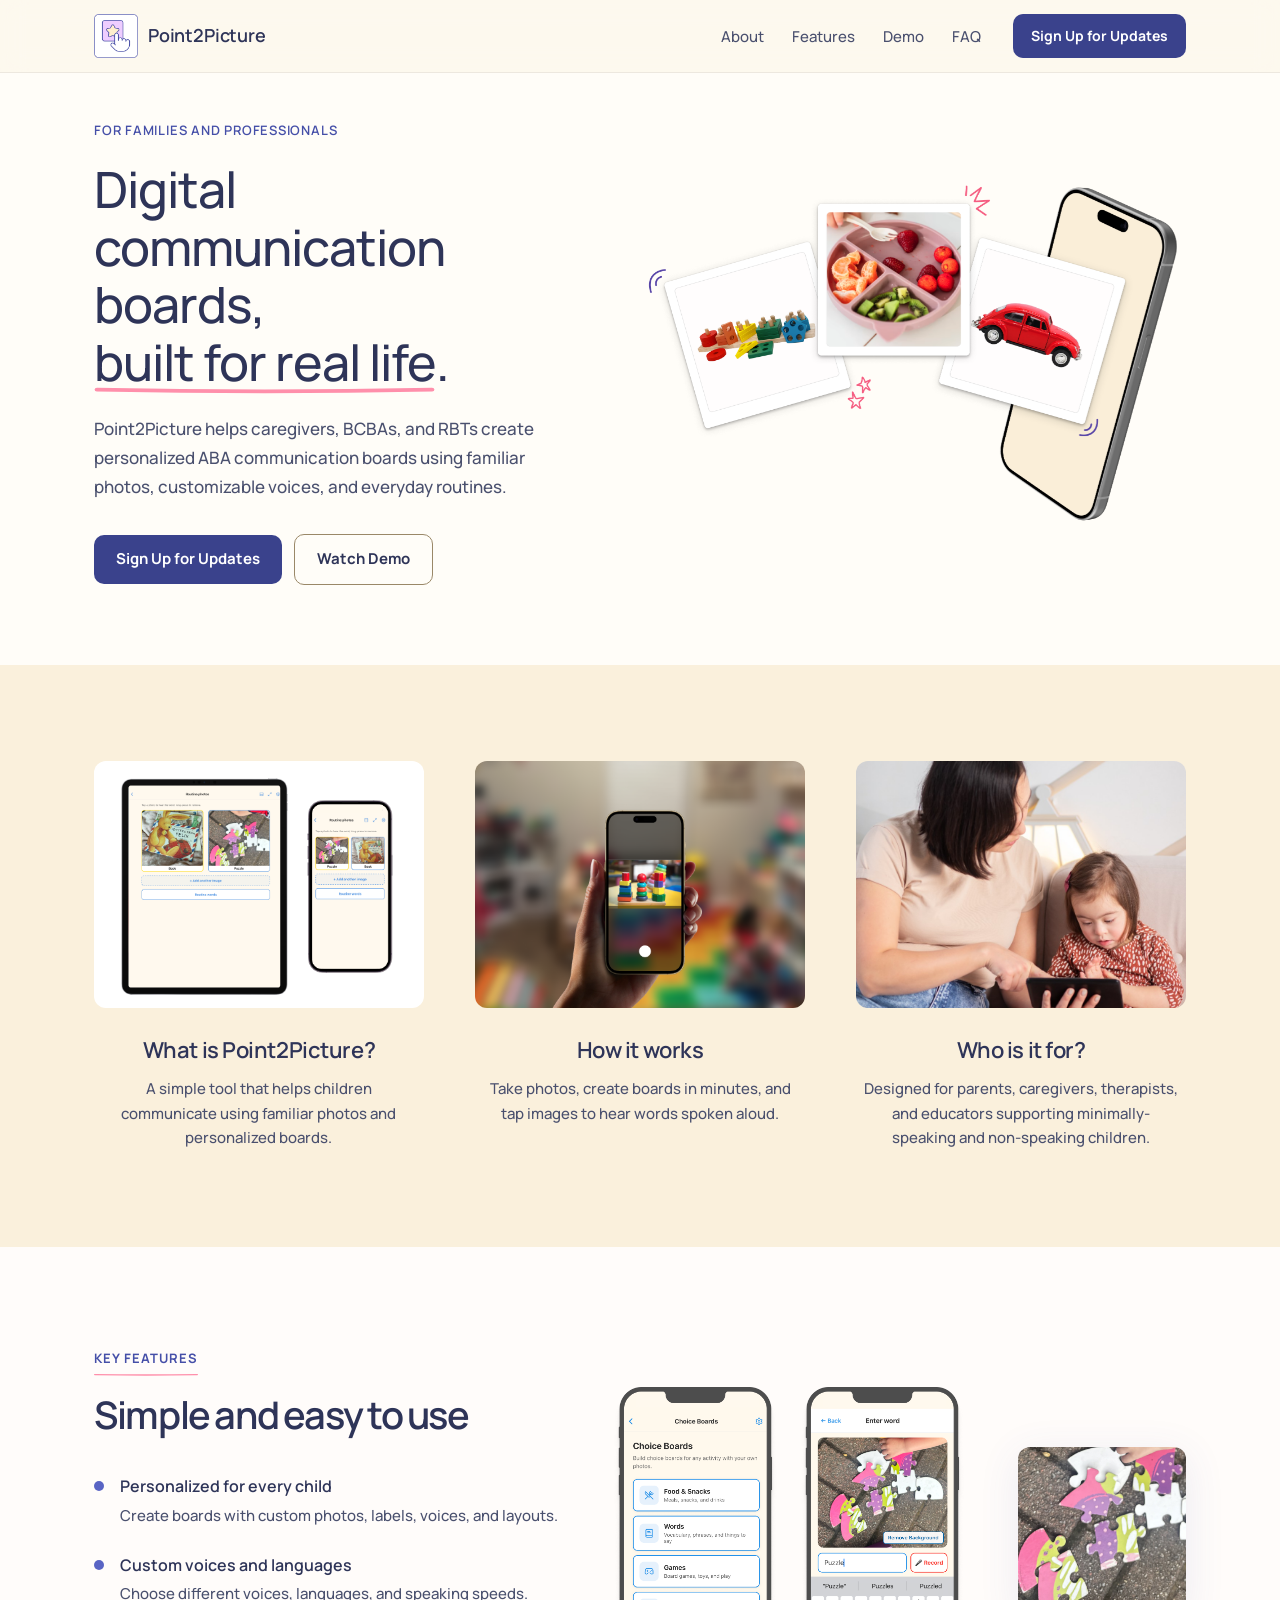
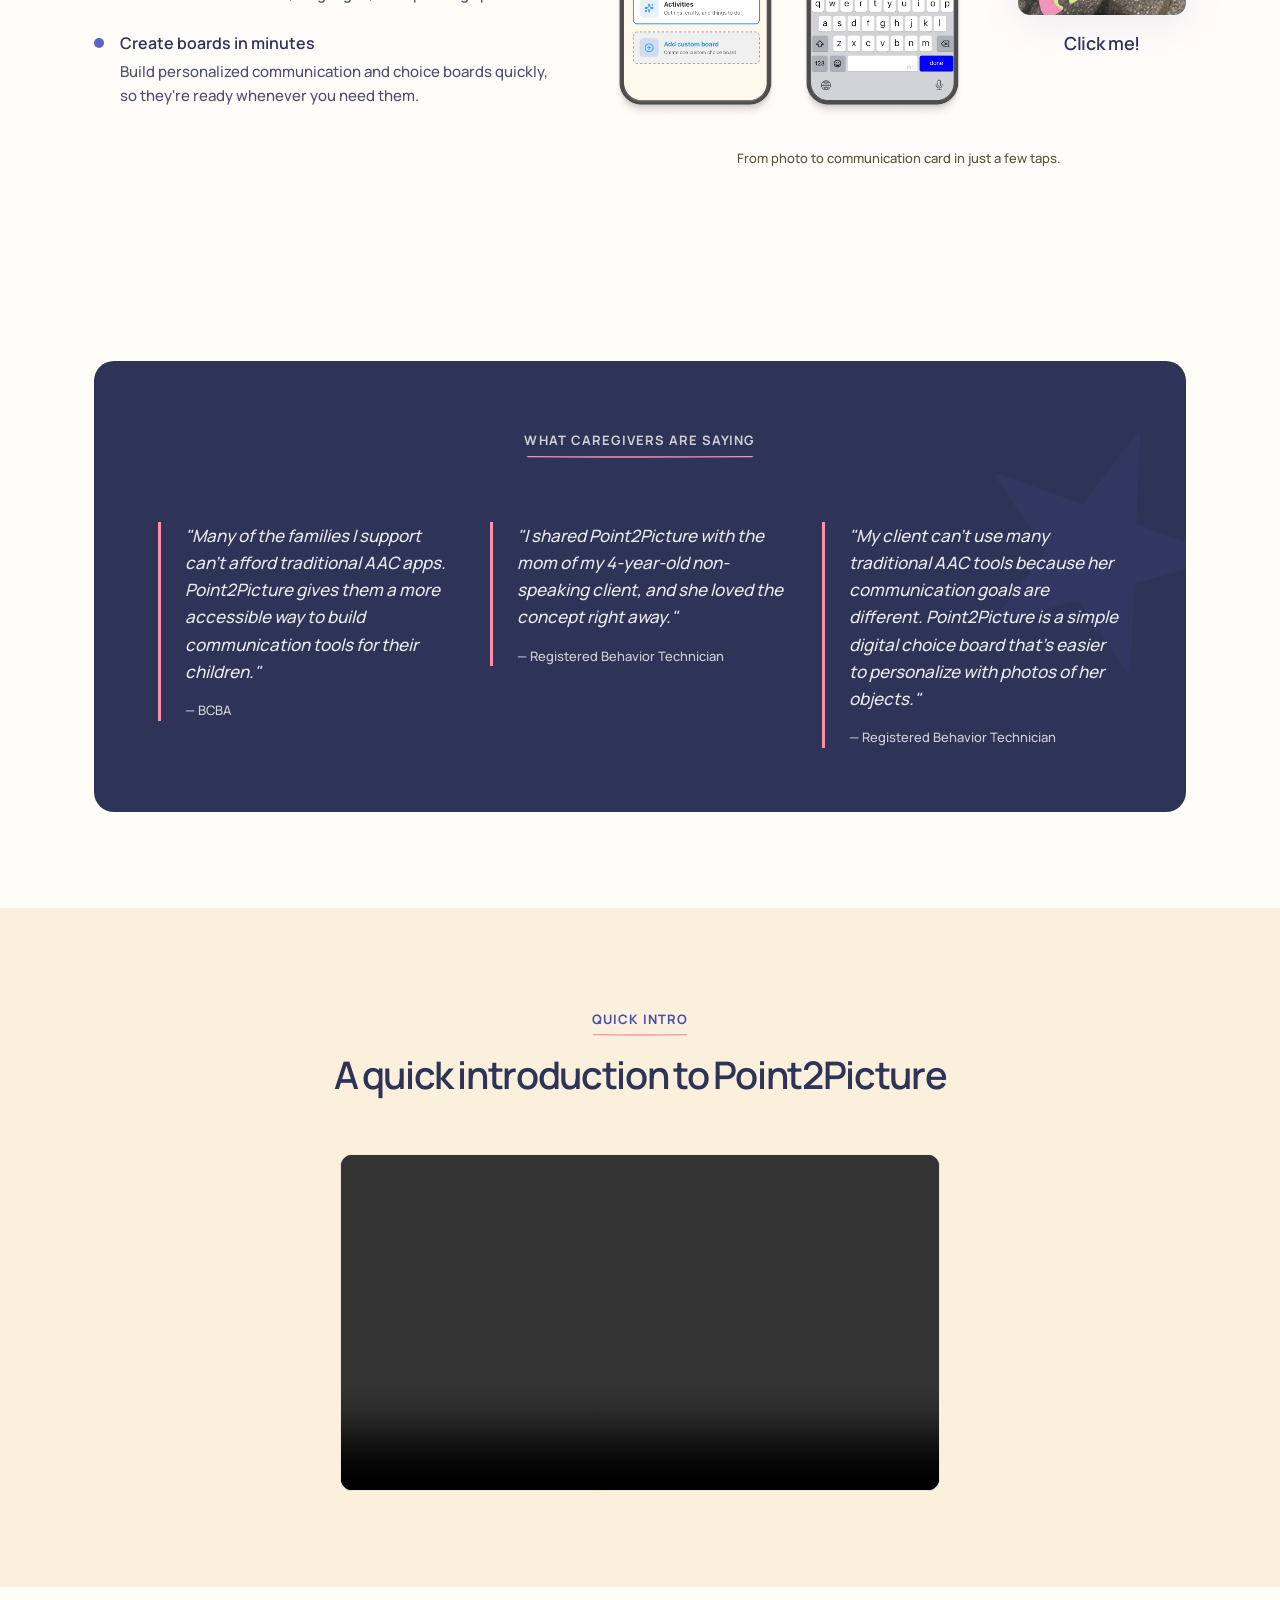
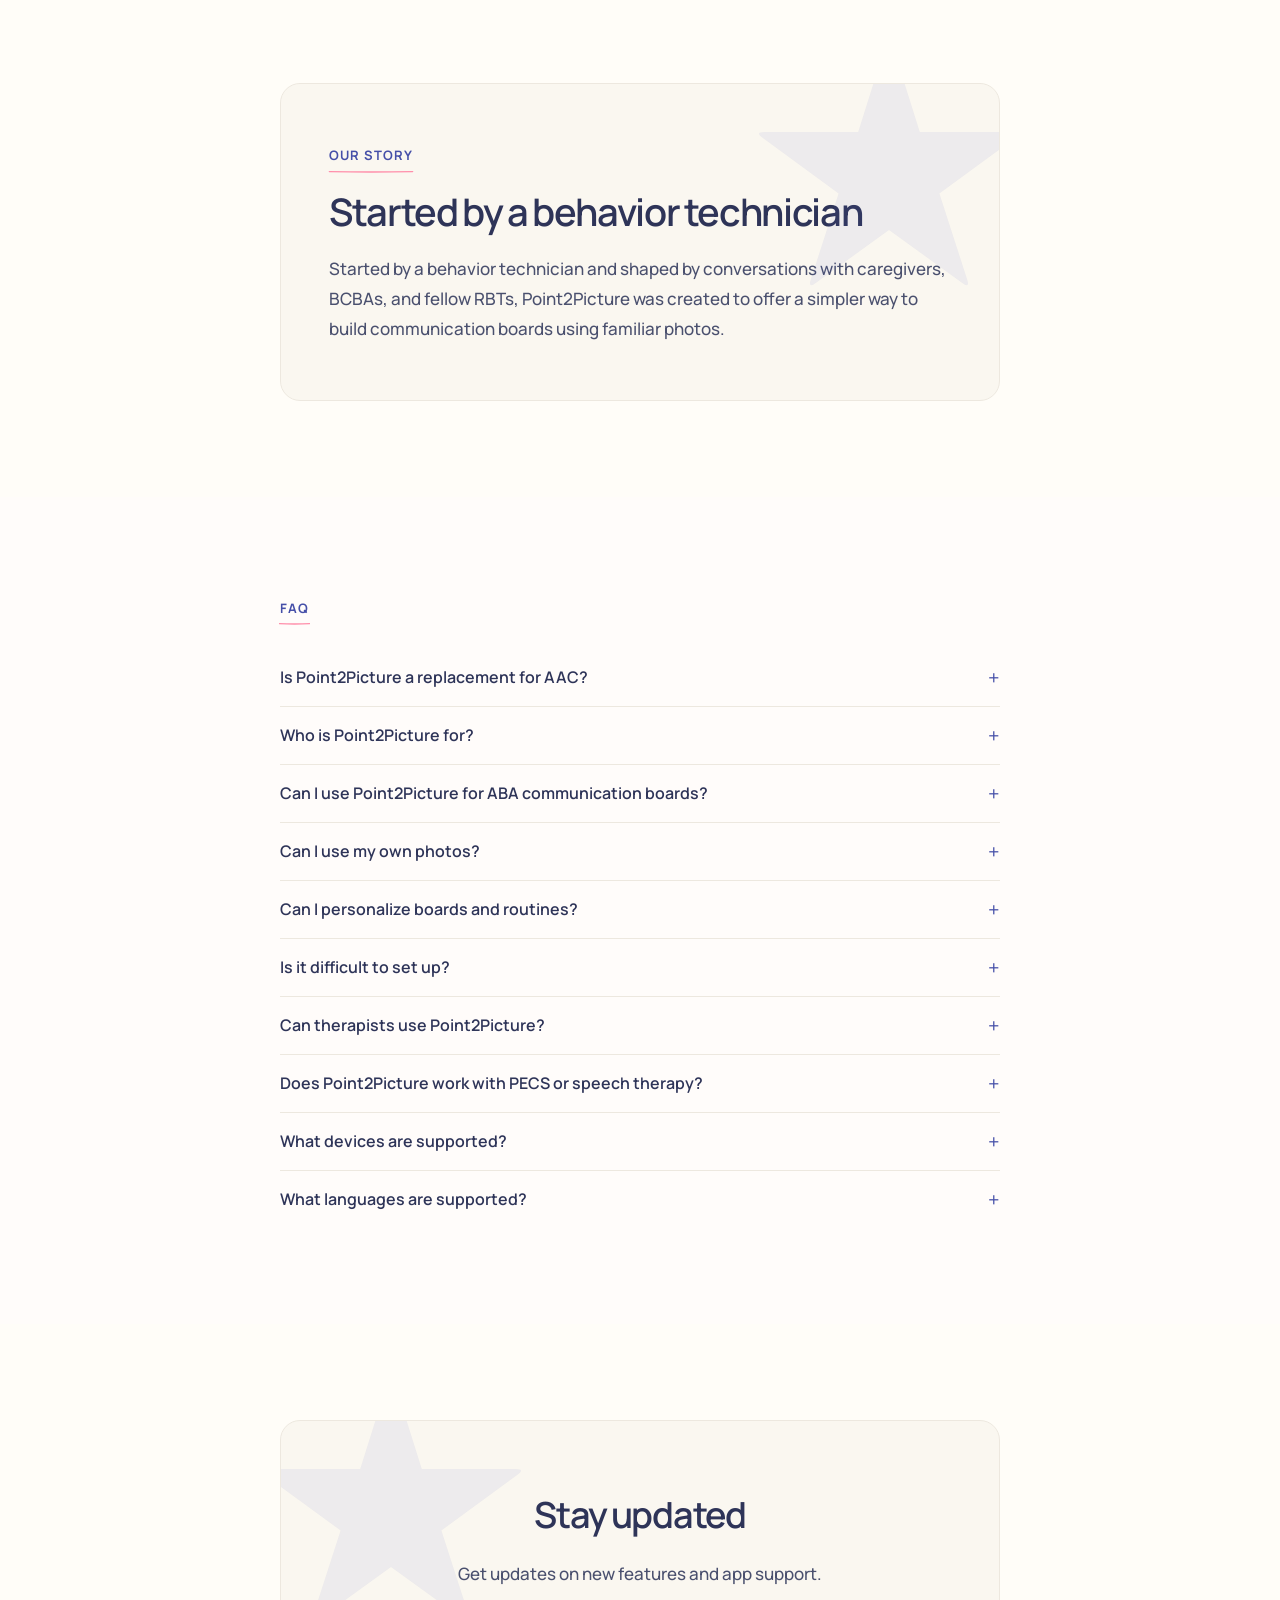
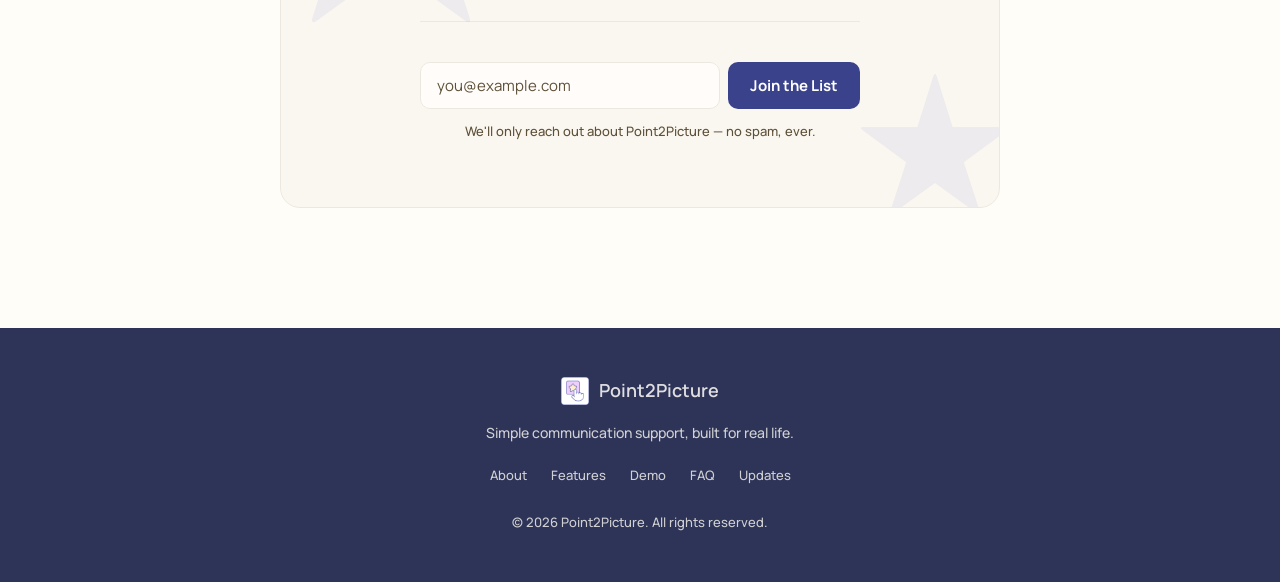
==== index.html @ 0e430cdd "Tighten What is Point2Picture card description copy. Co-authored-by: Cursor <cursoragent@cursor.com>" ====
<!DOCTYPE html>
<html lang="en">
<head>
  <meta charset="UTF-8">
  <meta name="viewport" content="width=device-width, initial-scale=1.0">
  <meta name="robots" content="index, follow, max-image-preview:large">
  <meta name="description" content="Point2Picture helps families and ABA professionals build personalized communication boards with familiar photos, custom voices, and digital choice boards for minimally-speaking and non-speaking children.">
  <meta name="author" content="Point2Picture">
  <meta name="theme-color" content="#FFFDF8">
  <link rel="canonical" href="https://point2picture.com/">

  <title>Point2Picture — Simple Communication Boards Built for Real Life</title>

  <!-- Open Graph -->
  <meta property="og:type" content="website">
  <meta property="og:site_name" content="Point2Picture">
  <meta property="og:url" content="https://point2picture.com/">
  <meta property="og:title" content="Point2Picture — Simple Communication Boards Built for Real Life">
  <meta property="og:description" content="Create personalized ABA communication boards with familiar photos, custom voices, and everyday routines. For parents, caregivers, BCBAs, and RBTs.">
  <meta property="og:image" content="https://point2picture.com/assets/OG-Image.png">
  <meta property="og:image:width" content="1200">
  <meta property="og:image:height" content="630">
  <meta property="og:image:alt" content="Point2Picture — digital communication boards built for real life">
  <meta property="og:locale" content="en_US">

  <!-- Twitter -->
  <meta name="twitter:card" content="summary_large_image">
  <meta name="twitter:title" content="Point2Picture — Simple Communication Boards Built for Real Life">
  <meta name="twitter:description" content="Create personalized ABA communication boards with familiar photos, custom voices, and everyday routines.">
  <meta name="twitter:image" content="https://point2picture.com/assets/OG-Image.png">
  <meta name="twitter:image:alt" content="Point2Picture — digital communication boards built for real life">

  <link rel="icon" href="assets/logo-mark.png?v=6" type="image/png">
  <link rel="apple-touch-icon" href="assets/logo-mark.png?v=6">
  <link rel="preconnect" href="https://fonts.googleapis.com">
  <link rel="preconnect" href="https://fonts.gstatic.com" crossorigin>
  <link href="https://fonts.googleapis.com/css2?family=Manrope:wght@400..700&display=swap" rel="stylesheet">
  <link rel="stylesheet" href="css/main.css?v=102">

  <script type="application/ld+json">
  {
    "@context": "https://schema.org",
    "@graph": [
      {
        "@type": "WebSite",
        "@id": "https://point2picture.com/#website",
        "url": "https://point2picture.com/",
        "name": "Point2Picture",
        "description": "Digital communication boards for ABA therapy and everyday life, built with familiar photos and customizable voices.",
        "inLanguage": "en-US"
      },
      {
        "@type": "Organization",
        "@id": "https://point2picture.com/#organization",
        "name": "Point2Picture",
        "url": "https://point2picture.com/",
        "logo": "https://point2picture.com/assets/logo-mark.png",
        "description": "Point2Picture helps caregivers, BCBAs, and RBTs create personalized ABA communication boards using familiar photos.",
      },
      {
        "@type": "SoftwareApplication",
        "@id": "https://point2picture.com/#app",
        "name": "Point2Picture",
        "url": "https://point2picture.com/",
        "applicationCategory": "HealthApplication",
        "operatingSystem": "iOS",
        "description": "A simple tool for creating personalized photo boards and ABA communication boards for minimally-speaking and non-speaking children.",
        "image": "https://point2picture.com/assets/OG-Image.png",
        "author": { "@id": "https://point2picture.com/#organization" },
        "offers": {
          "@type": "Offer",
          "price": "0",
          "priceCurrency": "USD",
          "availability": "https://schema.org/PreOrder"
        }
      },
      {
        "@type": "VideoObject",
        "name": "A quick introduction to Point2Picture",
        "description": "Product demo showing how Point2Picture helps families and professionals build communication boards with familiar photos.",
        "thumbnailUrl": "https://point2picture.com/assets/OG-Image.png",
        "contentUrl": "https://point2picture.com/assets/demo.mp4",
        "uploadDate": "2026-04-01",
        "inLanguage": "en-US"
      },
      {
        "@type": "FAQPage",
        "mainEntity": [
          {
            "@type": "Question",
            "name": "Is Point2Picture a replacement for AAC?",
            "acceptedAnswer": {
              "@type": "Answer",
              "text": "No. Point2Picture is designed to complement existing AAC systems, speech therapy, and communication supports. It provides a simple, approachable way to build personalized boards using familiar photos and routines."
            }
          },
          {
            "@type": "Question",
            "name": "Who is Point2Picture for?",
            "acceptedAnswer": {
              "@type": "Answer",
              "text": "Point2Picture is designed for parents, caregivers, therapists, educators, and others supporting minimally speaking or non-speaking children."
            }
          },
          {
            "@type": "Question",
            "name": "Can I use Point2Picture for ABA communication boards?",
            "acceptedAnswer": {
              "@type": "Answer",
              "text": "Yes. Point2Picture is designed for use in ABA therapy and at home. BCBAs, RBTs, and caregivers can build photo-based choice boards that support communication goals during sessions and everyday routines."
            }
          },
          {
            "@type": "Question",
            "name": "Can I use my own photos?",
            "acceptedAnswer": {
              "@type": "Answer",
              "text": "Yes. You can create boards using pictures from your child's everyday environment, making communication more familiar and meaningful."
            }
          },
          {
            "@type": "Question",
            "name": "Can I personalize boards and routines?",
            "acceptedAnswer": {
              "@type": "Answer",
              "text": "Yes. Customize images, labels, layouts, voices, and routines to fit each child's needs and preferences."
            }
          },
          {
            "@type": "Question",
            "name": "Is it difficult to set up?",
            "acceptedAnswer": {
              "@type": "Answer",
              "text": "No. Point2Picture is designed to be simple and lightweight. Most boards can be created in just a few minutes."
            }
          },
          {
            "@type": "Question",
            "name": "Can therapists use Point2Picture?",
            "acceptedAnswer": {
              "@type": "Answer",
              "text": "Yes. Behavioral technicians, speech therapists, educators, and other professionals can use Point2Picture alongside their existing approaches."
            }
          },
          {
            "@type": "Question",
            "name": "Does Point2Picture work with PECS or speech therapy?",
            "acceptedAnswer": {
              "@type": "Answer",
              "text": "Yes. Point2Picture is intended to support—not replace—the communication strategies and therapies families already use."
            }
          },
          {
            "@type": "Question",
            "name": "What devices are supported?",
            "acceptedAnswer": {
              "@type": "Answer",
              "text": "Point2Picture is currently available on iPhone and iPad. Support for additional devices, including a web app, is in development."
            }
          },
          {
            "@type": "Question",
            "name": "What languages are supported?",
            "acceptedAnswer": {
              "@type": "Answer",
              "text": "Point2Picture supports multiple languages and customizable voices to help meet the needs of different families."
            }
          }
        ]
      }
    ]
  }
  </script>
</head>
<body>

  <a class="skip-link" href="#main">Skip to content</a>

  <header class="site-header" role="banner">
    <nav class="nav" aria-label="Main navigation">
      <a href="#home" class="nav-brand">
        <img class="logo-mark" src="assets/logo-mark-nav.png?v=6" alt="" width="44" height="44" aria-hidden="true">
        <span>Point2Picture</span>
      </a>
      <button class="nav-toggle" type="button" aria-expanded="false" aria-controls="nav-menu" aria-label="Open menu">
        <span></span><span></span><span></span>
      </button>
      <div class="nav-menu" id="nav-menu">
        <ul class="nav-links">
          <li><a href="#routines">About</a></li>
          <li><a href="#features">Features</a></li>
          <li><a href="#demo">Demo</a></li>
          <li><a href="#faq">FAQ</a></li>
        </ul>
        <a href="#updates" class="btn btn-primary btn-sm nav-cta">Sign Up for Updates</a>
      </div>
    </nav>
  </header>

  <main id="main">

    <!-- 1. Hero -->
    <section class="hero" id="home" aria-labelledby="hero-heading">
      <div class="hero-content">
        <p class="eyebrow fade-up fade-up-1">For families and professionals</p>
        <h1 class="hero-heading fade-up fade-up-2" id="hero-heading">Digital communication boards, <span class="hero-underline">built&nbsp;for&nbsp;real&nbsp;life</span>.</h1>
        <p class="hero-lead fade-up fade-up-3">
          Point2Picture helps caregivers, BCBAs, and RBTs create personalized ABA communication boards using familiar photos, customizable voices, and everyday routines.
        </p>
      </div>
      <div class="hero-visual fade-up fade-up-3">
        <img src="assets/hero-main.png?v=13" alt="Point2Picture communication board app with photo cards for toys, fruit, and everyday objects on a phone" width="2321" height="1370" fetchpriority="high">
      </div>
      <div class="hero-actions fade-up fade-up-4">
        <a href="#updates" class="btn btn-primary">Sign Up for Updates</a>
        <a href="#demo" class="btn btn-secondary">Watch Demo</a>
      </div>
    </section>

    <!-- 2. Routines -->
    <section class="section section--warm info-section" id="routines">
      <div class="container">
        <div class="info-cards">
          <article class="info-card reveal">
            <div class="info-card-image">
              <img src="assets/WhatisP2P.png" alt="Point2Picture communication board with familiar photo cards on a tablet" width="506" height="375" loading="lazy" decoding="async">
            </div>
            <h2 class="info-card-title">What is Point2Picture?</h2>
            <p class="info-card-desc">A simple tool that helps children communicate using familiar photos and personalized boards.</p>
          </article>
          <article class="info-card reveal">
            <div class="info-card-image">
              <img src="assets/Howitworks.png" alt="Taking a photo and tapping a card on a Point2Picture communication board" width="506" height="375" loading="lazy" decoding="async">
            </div>
            <h2 class="info-card-title">How it works</h2>
            <p class="info-card-desc">Take photos, create boards in minutes, and tap images to hear words spoken aloud.</p>
          </article>
          <article class="info-card reveal">
            <div class="info-card-image">
              <img src="assets/who-its-for.png" alt="A woman and a young girl sitting on a couch together, looking at and interacting with a tablet" width="390" height="260" loading="lazy" decoding="async">
            </div>
            <h2 class="info-card-title">Who is it for?</h2>
            <p class="info-card-desc">Designed for parents, caregivers, therapists, and educators supporting minimally-speaking and non-speaking children.</p>
          </article>
        </div>
      </div>
    </section>

    <!-- 4. Features -->
    <section class="section section--cream" id="features" aria-labelledby="features-heading">
      <div class="container">
        <div class="features-layout">
          <div class="features-copy">
            <h2 class="section-label reveal">Key features</h2>
            <h2 class="section-heading reveal" id="features-heading">Simple and easy to use</h2>
            <ul class="features-list reveal" role="list">
              <li class="feature-item">
                <span class="feature-marker" aria-hidden="true"></span>
                <div>
                  <strong>Personalized for every child</strong>
                  <p>Create boards with custom photos, labels, voices, and layouts.</p>
                </div>
              </li>
              <li class="feature-item">
                <span class="feature-marker" aria-hidden="true"></span>
                <div>
                  <strong>Custom voices and languages</strong>
                  <p>Choose different voices, languages, and speaking speeds.</p>
                </div>
              </li>
              <li class="feature-item">
                <span class="feature-marker" aria-hidden="true"></span>
                <div>
                  <strong>Create boards in minutes</strong>
                  <p>Build personalized communication and choice boards quickly, so they're ready whenever you need them.</p>
                </div>
              </li>
            </ul>
          </div>
          <div class="features-visual reveal">
            <div class="features-demo">
              <div class="features-demo-phones">
                <figure class="features-phone">
                  <img src="assets/features-choice-boards.png" alt="Point2Picture choice boards screen showing Food, Words, Games, and Activities options" loading="lazy" decoding="async">
                </figure>
                <figure class="features-phone">
                  <img src="assets/features-enter-word.png" alt="Point2Picture enter word screen with a photo of puzzle pieces and the word Puzzle" loading="lazy" decoding="async">
                </figure>
              </div>
              <div class="features-demo-interactive">
                <button type="button" class="features-tap-card" data-speak="Puzzle" aria-label="Click to hear Puzzle">
                  <span class="features-tap-card-image">
                    <img src="assets/features-puzzle-photo.png" alt="Puzzle pieces used as a Point2Picture communication card" loading="lazy" decoding="async">
                  </span>
                  <span class="features-tap-label">Click me!</span>
                </button>
              </div>
              <p class="features-demo-caption">From photo to communication card in just a few taps.</p>
            </div>
          </div>
        </div>
      </div>
    </section>

    <!-- 5. Testimonials -->
    <section class="section" id="testimonials" aria-labelledby="testimonials-heading">
      <div class="container">
        <div class="testimonials-panel panel-star panel-star--testimonials-right reveal">
          <header class="testimonials-header">
            <h2 class="section-label section-label--light" id="testimonials-heading">What caregivers are saying</h2>
          </header>
          <div class="testimonials-grid">
            <blockquote class="testimonial">
              <p>"Many of the families I support can't afford traditional AAC apps. Point2Picture gives them a more accessible way to build communication tools for their children."</p>
              <footer>— BCBA</footer>
            </blockquote>
            <blockquote class="testimonial">
              <p>"I shared Point2Picture with the mom of my 4-year-old non-speaking client, and she loved the concept right away."</p>
              <footer>— Registered Behavior Technician</footer>
            </blockquote>
            <blockquote class="testimonial">
              <p>"My client can't use many traditional AAC tools because her communication goals are different. Point2Picture is a simple digital choice board that's easier to personalize with photos of her objects."</p>
              <footer>— Registered Behavior Technician</footer>
            </blockquote>
          </div>
        </div>
      </div>
    </section>

    <!-- 6. Demo -->
    <section class="section section--warm" id="demo" aria-labelledby="demo-heading">
      <div class="container container--narrow">
        <div class="section-header section-header--center reveal">
          <h2 class="section-label">Quick Intro</h2>
          <h2 class="section-heading" id="demo-heading">A quick introduction to Point2Picture</h2>
        </div>
        <figure class="video-wrap reveal">
          <video
            class="demo-video"
            controls
            playsinline
            preload="metadata"
            aria-label="Point2Picture product demo"
          >
            <source src="assets/demo.mp4" type="video/mp4">
            Your browser does not support the video tag.
          </video>
        </figure>
      </div>
    </section>

    <!-- 7. Founder story -->
    <section class="section" id="story" aria-labelledby="story-heading">
      <div class="container container--narrow">
        <div class="story-panel panel-star panel-star--top-right reveal">
          <h2 class="section-label">Our Story</h2>
          <h2 class="section-heading" id="story-heading">Started by a behavior technician</h2>
          <p class="story-text">
            Started by a behavior technician and shaped by conversations with caregivers, BCBAs, and fellow RBTs, Point2Picture was created to offer a simpler way to build communication boards using familiar photos.
          </p>
        </div>
      </div>
    </section>

    <!-- 8. FAQ -->
    <section class="section section--cream" id="faq" aria-labelledby="faq-heading">
      <div class="container container--narrow">
        <div class="section-header reveal">
          <h2 class="section-label" id="faq-heading">FAQ</h2>
        </div>
        <div class="faq-list reveal">
          <details class="faq-item">
            <summary>Is Point2Picture a replacement for AAC?</summary>
            <div class="faq-answer">
              <p>No. Point2Picture is designed to complement existing AAC systems, speech therapy, and communication supports. It provides a simple, approachable way to build personalized boards using familiar photos and routines.</p>
            </div>
          </details>
          <details class="faq-item">
            <summary>Who is Point2Picture for?</summary>
            <div class="faq-answer">
              <p>Point2Picture is designed for parents, caregivers, therapists, educators, and others supporting minimally speaking or non-speaking children.</p>
            </div>
          </details>
          <details class="faq-item">
            <summary>Can I use Point2Picture for ABA communication boards?</summary>
            <div class="faq-answer">
              <p>Yes. Point2Picture is designed for use in ABA therapy and at home. BCBAs, RBTs, and caregivers can build photo-based choice boards that support communication goals during sessions and everyday routines.</p>
            </div>
          </details>
          <details class="faq-item">
            <summary>Can I use my own photos?</summary>
            <div class="faq-answer">
              <p>Yes. You can create boards using pictures from your child's everyday environment, making communication more familiar and meaningful.</p>
            </div>
          </details>
          <details class="faq-item">
            <summary>Can I personalize boards and routines?</summary>
            <div class="faq-answer">
              <p>Yes. Customize images, labels, layouts, voices, and routines to fit each child's needs and preferences.</p>
            </div>
          </details>
          <details class="faq-item">
            <summary>Is it difficult to set up?</summary>
            <div class="faq-answer">
              <p>No. Point2Picture is designed to be simple and lightweight. Most boards can be created in just a few minutes.</p>
            </div>
          </details>
          <details class="faq-item">
            <summary>Can therapists use Point2Picture?</summary>
            <div class="faq-answer">
              <p>Yes. Behavioral technicians, speech therapists, educators, and other professionals can use Point2Picture alongside their existing approaches.</p>
            </div>
          </details>
          <details class="faq-item">
            <summary>Does Point2Picture work with PECS or speech therapy?</summary>
            <div class="faq-answer">
              <p>Yes. Point2Picture is intended to support—not replace—the communication strategies and therapies families already use.</p>
            </div>
          </details>
          <details class="faq-item">
            <summary>What devices are supported?</summary>
            <div class="faq-answer">
              <p>Point2Picture is currently available on iPhone and iPad.</p>
              <p>We're also working on expanding support to additional devices, including a web app, to make Point2Picture more accessible across different settings and platforms. Sign up for updates to hear about future releases.</p>
            </div>
          </details>
          <details class="faq-item">
            <summary>What languages are supported?</summary>
            <div class="faq-answer">
              <p>Point2Picture supports multiple languages and customizable voices to help meet the needs of different families.</p>
            </div>
          </details>
        </div>
      </div>
    </section>

    <!-- 9. Final CTA -->
    <section class="section cta-section" id="download" aria-labelledby="cta-heading">
      <div class="container container--narrow">
        <div class="cta-panel panel-star panel-star--top-left panel-star--bottom-left-sm reveal">
          <h2 class="cta-heading" id="cta-heading">Stay updated</h2>
          <p class="cta-lead">
            Get updates on new features and app support.
          </p>
          <form
            class="updates-form"
            id="updates"
            action="https://formspree.io/f/xjgqolvj"
            method="post"
            aria-labelledby="cta-heading"
          >
            <input type="hidden" name="_subject" value="New Point2Picture signup">
            <div class="updates-row">
              <input type="email" id="email" name="email" placeholder="you@example.com" autocomplete="email" required aria-label="Email address">
              <button type="submit" class="btn btn-primary">Join the List</button>
            </div>
            <p class="updates-note">We'll only reach out about Point2Picture — no spam, ever.</p>
          </form>
        </div>
      </div>
    </section>

  </main>

  <footer class="site-footer" role="contentinfo">
    <div class="container footer-inner">
      <div class="footer-brand">
        <img class="logo-mark logo-mark--sm" src="assets/logo-mark.png?v=6" alt="" width="28" height="28" aria-hidden="true">
        <span>Point2Picture</span>
      </div>
      <p class="footer-tagline">Simple communication support, built for real life.</p>
      <ul class="footer-links" aria-label="Footer navigation">
        <li><a href="#routines">About</a></li>
        <li><a href="#features">Features</a></li>
        <li><a href="#demo">Demo</a></li>
        <li><a href="#faq">FAQ</a></li>
        <li><a href="#updates">Updates</a></li>
      </ul>
      <p class="footer-copy">&copy; <span id="year"></span> Point2Picture. All rights reserved.</p>
    </div>
  </footer>

  <script src="js/main.js?v=6" defer></script>
</body>
</html>
---- css/main.css ----
/* Point2Picture — Whimsical, supportive landing page */

*, *::before, *::after {
  box-sizing: border-box;
  margin: 0;
  padding: 0;
}

:root {
  --cream: #FFFDF8;
  --warm-white: #FAF7F0;
  --section-warm: #FAF0DC;
  --sand: #EDE8DF;
  --stone: #5E5038;
  --charcoal: #2E3458;
  --charcoal-soft: #4A506E;
  --muted: #4A506E;
  --teal: #5964C4;
  --teal-soft: #E8EBF6;
  --teal-dark: #3A428C;
  --accent-text: #454FA8;
  --accent-text-hover: #3A428C;
  --icon-teal: #454FA8;
  --icon-coral: #8E2850;
  --icon-blue: #184A7D;
  --icon-sage: #125A3A;
  --border: #9A8868;
  --on-dark: #FFFCF5;
  --on-dark-muted: rgba(255, 252, 245, 0.78);
  --btn-primary: #3A428C;
  --btn-primary-hover: #323B72;
  --on-primary: #FFFFFF;
  --coral: #FF8FAB;
  --coral-soft: #FFE8F0;
  --sage: #6DD4A0;
  --sage-soft: #E0FAEC;
  --blue: #6EB5FF;
  --blue-soft: #E3F2FF;
  --white: #FFFCFA;
  --sans: 'Manrope', system-ui, sans-serif;
  --nav-h: 72px;
  --max: 1140px;
  --narrow: 720px;
  --radius: 12px;
  --radius-lg: 20px;
  --image-radius: 12px;
  --display-tracking: -0.045em;
  --display-word-spacing: -0.08em;
  --shadow-soft: 0 4px 24px rgba(69, 79, 168, 0.08);
  --shadow-medium: 0 8px 40px rgba(69, 79, 168, 0.1);
  --pink-underline: url("data:image/svg+xml,%3Csvg xmlns='http://www.w3.org/2000/svg' viewBox='0 0 200 14' fill='none' preserveAspectRatio='none'%3E%3Cpath d='M4 10 Q100 12.5 196 10' stroke='%23FF8FAB' stroke-width='2.75' stroke-linecap='round'/%3E%3C/svg%3E");
  --pink-underline-bold: url("data:image/svg+xml,%3Csvg xmlns='http://www.w3.org/2000/svg' viewBox='0 0 200 14' fill='none' preserveAspectRatio='none'%3E%3Cpath d='M4 10 Q100 12.5 196 10' stroke='%23FF8FAB' stroke-width='3.75' stroke-linecap='round'/%3E%3C/svg%3E");
  --star-mask: url("data:image/svg+xml,%3Csvg xmlns='http://www.w3.org/2000/svg' viewBox='0 0 100 100'%3E%3Cpath d='M48.95 3.34 Q50 0 51.05 3.34 L61 35 L94.5 35 Q98 35 95.18 37.07 L68 57 L77.92 87.67 Q79 91 76.17 88.95 L50 70 L23.83 88.95 Q21 91 22.08 87.67 L32 57 L4.82 37.07 Q2 35 5.5 35 L39 35 Z' fill='white'/%3E%3C/svg%3E");
}

html {
  scroll-behavior: smooth;
  scroll-padding-top: calc(var(--nav-h) + 16px);
}

body {
  font-family: var(--sans);
  font-size: 17px;
  line-height: 1.65;
  color: var(--charcoal);
  background: var(--cream);
  -webkit-font-smoothing: antialiased;
}

p {
  font-weight: 500;
}

img {
  max-width: 100%;
  height: auto;
  display: block;
}

a {
  color: var(--accent-text);
  transition: color 0.2s;
}

a:hover {
  color: var(--accent-text-hover);
}

.skip-link {
  position: absolute;
  top: -100%;
  left: 1rem;
  z-index: 200;
  padding: 0.625rem 1rem;
  background: var(--charcoal);
  color: var(--white);
  font-size: 0.875rem;
  text-decoration: none;
  border-radius: 6px;
}

.skip-link:focus {
  top: 1rem;
}

.container {
  max-width: var(--max);
  margin: 0 auto;
  padding: 0 24px;
}

.container--narrow {
  max-width: calc(var(--narrow) + 48px);
}

/* ── Header / Nav ── */
.site-header {
  position: fixed;
  top: 0;
  left: 0;
  right: 0;
  z-index: 100;
  background: rgba(250, 240, 220, 0.35);
  backdrop-filter: blur(12px);
  -webkit-backdrop-filter: blur(12px);
  border-bottom: 1px solid var(--sand);
}

.nav {
  max-width: var(--max);
  margin: 0 auto;
  height: var(--nav-h);
  padding: 0 24px;
  display: flex;
  align-items: center;
  justify-content: space-between;
  gap: 24px;
}

.nav-brand {
  display: flex;
  align-items: center;
  gap: 10px;
  text-decoration: none;
  color: var(--charcoal);
  font-family: var(--sans);
  font-size: 1.125rem;
  font-weight: 600;
  letter-spacing: -0.01em;
}

.nav-brand img,
.nav-brand .logo-mark {
  flex-shrink: 0;
  width: 44px;
  height: 44px;
}

.logo-mark {
  display: block;
  width: 32px;
  height: 32px;
  object-fit: contain;
}

.logo-mark--sm {
  width: 28px;
  height: 28px;
}

.nav-toggle {
  display: none;
  flex-direction: column;
  justify-content: center;
  gap: 5px;
  width: 40px;
  height: 40px;
  padding: 8px;
  border: none;
  background: none;
  cursor: pointer;
  border-radius: 8px;
}

.nav-toggle span {
  display: block;
  width: 100%;
  height: 2px;
  background: var(--charcoal);
  border-radius: 1px;
  transition: transform 0.2s, opacity 0.2s;
}

.nav-toggle[aria-expanded="true"] span:nth-child(1) {
  transform: translateY(7px) rotate(45deg);
}

.nav-toggle[aria-expanded="true"] span:nth-child(2) {
  opacity: 0;
}

.nav-toggle[aria-expanded="true"] span:nth-child(3) {
  transform: translateY(-7px) rotate(-45deg);
}

.nav-menu {
  display: flex;
  align-items: center;
  gap: 32px;
}

.nav-links {
  display: flex;
  gap: 28px;
  list-style: none;
}

.nav-links a {
  font-size: 0.9375rem;
  font-weight: 500;
  color: var(--muted);
  text-decoration: none;
  transition: color 0.2s;
}

.nav-links a:hover {
  color: var(--charcoal);
}

.nav-cta {
  white-space: nowrap;
}

/* ── Buttons ── */
.btn {
  display: inline-flex;
  align-items: center;
  justify-content: center;
  gap: 8px;
  font-family: var(--sans);
  font-size: 0.9375rem;
  font-weight: 700;
  text-decoration: none;
  border-radius: 10px;
  border: none;
  cursor: pointer;
  transition: background 0.2s, color 0.2s, border-color 0.2s, transform 0.15s;
  padding: 12px 22px;
}

.btn:active {
  transform: scale(0.98);
}

.btn-primary {
  background: var(--btn-primary);
  color: var(--on-primary);
}

.btn-primary:hover {
  background: var(--btn-primary-hover);
  color: var(--on-primary);
}

.btn-secondary {
  background: transparent;
  color: var(--charcoal);
  border: 1.5px solid var(--border);
}

.btn-secondary:hover {
  border-color: var(--charcoal);
  background: var(--white);
  color: var(--charcoal);
}

.btn-text {
  background: none;
  color: var(--muted);
  padding: 12px 8px;
  font-weight: 700;
}

.btn-text:hover {
  color: var(--charcoal);
}

.btn-sm {
  padding: 10px 18px;
  font-size: 0.875rem;
}

.btn-lg {
  padding: 14px 28px;
  font-size: 1rem;
}

/* ── Hero ── */
.hero {
  position: relative;
  overflow: visible;
  padding-top: calc(var(--nav-h) + 48px);
  padding-bottom: 80px;
  max-width: none;
  width: 100%;
  margin: 0;
  display: grid;
  grid-template-columns: minmax(0, 500px) minmax(0, 1fr);
  grid-template-rows: auto auto;
  gap: 32px;
  align-items: center;
  padding-left: max(24px, calc((100vw - var(--max)) / 2 + 24px));
  padding-right: 0;
}

.hero-content {
  grid-column: 1;
  grid-row: 1;
  padding-right: 16px;
  position: relative;
  z-index: 1;
}

.hero-actions {
  grid-column: 1;
  grid-row: 2;
  align-self: start;
  display: flex;
  flex-wrap: wrap;
  gap: 12px;
  align-items: center;
  margin-bottom: 0;
}

.hero-visual {
  grid-column: 2;
  grid-row: 1 / -1;
  align-self: center;
  display: flex;
  justify-content: flex-end;
  width: 100%;
  min-width: 0;
  position: relative;
  z-index: 1;
}

.eyebrow {
  font-size: 0.8125rem;
  font-weight: 600;
  letter-spacing: 0.06em;
  text-transform: uppercase;
  color: var(--accent-text);
  margin-bottom: 20px;
}

.hero-heading {
  font-family: var(--sans);
  font-size: clamp(2rem, 4vw, 3.125rem);
  font-weight: 500;
  line-height: 1.15;
  letter-spacing: -0.02em;
  text-wrap: pretty;
  color: var(--charcoal);
  margin-bottom: 24px;
}

.hero-underline {
  position: relative;
  white-space: nowrap;
}

.hero-underline::after {
  content: '';
  position: absolute;
  left: -0.08em;
  right: -0.06em;
  bottom: 0.02em;
  height: 0.38em;
  background: var(--pink-underline) no-repeat center bottom / 100% 100%;
  pointer-events: none;
}

.hero-lead {
  font-size: 1.0625rem;
  line-height: 1.7;
  color: var(--charcoal-soft);
  max-width: 480px;
  margin-bottom: 0;
  text-wrap: pretty;
}

.hero-note {
  font-size: 0.875rem;
  color: var(--stone);
  padding-left: 16px;
  border-left: 3px solid var(--teal-soft);
}

.hero-visual img {
  display: block;
  width: 100%;
  max-width: none;
  height: auto;
}

.hero-caption {
  padding: 14px 20px;
  font-size: 0.8125rem;
  color: var(--muted);
  background: var(--white);
  border-top: 1px solid var(--sand);
}

/* ── Sections ── */
.section {
  padding: 96px 0;
}

.section--warm {
  background: var(--section-warm);
}

.section--cream {
  background: var(--white);
}

.section-label {
  position: relative;
  display: inline-block;
  margin-top: 0;
  font-family: inherit;
  line-height: inherit;
  font-size: 0.8125rem;
  font-weight: 700;
  letter-spacing: 0.08em;
  text-transform: uppercase;
  color: var(--accent-text);
  margin-bottom: 16px;
  padding-bottom: 6px;
}

.section-label::after {
  content: '';
  position: absolute;
  left: -0.04em;
  right: -0.04em;
  bottom: 0;
  height: 5px;
  background: var(--pink-underline-bold) no-repeat center bottom / 100% 100%;
  pointer-events: none;
}

.section-label--light {
  color: var(--on-dark-muted);
}

.section-heading {
  font-family: var(--sans);
  font-size: clamp(1.75rem, 3.5vw, 2.375rem);
  font-weight: 600;
  line-height: 1.2;
  letter-spacing: -0.035em;
  word-spacing: -0.06em;
  margin-bottom: 20px;
}

.section-heading--light {
  color: var(--white);
}

.section-intro {
  font-size: 1.0625rem;
  color: var(--charcoal-soft);
  max-width: 560px;
  line-height: 1.7;
}

.section-header {
  margin-bottom: 56px;
}

.section-header--center {
  text-align: center;
}

.section-header--center .section-intro {
  margin: 0 auto;
}

/* ── Empathy section ── */
.empathy-grid {
  margin-bottom: 40px;
}

.empathy-lead {
  font-family: var(--sans);
  font-size: clamp(1.125rem, 2.5vw, 1.375rem);
  font-weight: 500;
  line-height: 1.65;
  color: var(--charcoal-soft);
  margin-bottom: 32px;
  text-wrap: pretty;
}

.empathy-lead em {
  font-style: italic;
  color: var(--accent-text);
}

.empathy-list {
  list-style: none;
  display: flex;
  flex-direction: column;
  gap: 14px;
}

.empathy-list li {
  position: relative;
  padding-left: 24px;
  font-size: 1rem;
  color: var(--charcoal-soft);
  line-height: 1.6;
}

.empathy-list li::before {
  content: '';
  position: absolute;
  left: 0;
  top: 0.55em;
  width: 8px;
  height: 8px;
  border-radius: 50%;
  background: var(--coral);
  opacity: 0.6;
}

.empathy-close {
  font-size: 1.0625rem;
  color: var(--muted);
  padding-top: 32px;
  border-top: 1px solid var(--sand);
  line-height: 1.7;
}

/* ── Info cards section ── */
.info-section-header {
  text-align: center;
  margin-bottom: 48px;
}

.info-cards {
  display: flex;
  flex-wrap: nowrap;
  justify-content: space-between;
  align-items: stretch;
  gap: clamp(32px, 4vw, 56px);
  width: 100%;
}

.info-card {
  display: flex;
  flex-direction: column;
  align-items: center;
  flex: 1 1 0;
  min-width: 0;
  text-align: center;
}

.info-card-image {
  flex-shrink: 0;
  width: 100%;
  max-width: 340px;
  aspect-ratio: 4 / 3;
  border-radius: var(--image-radius);
  overflow: hidden;
  margin-bottom: 28px;
  background: transparent;
}

.info-card-image img {
  width: 100%;
  height: 100%;
  display: block;
  object-fit: cover;
  object-position: center;
}

.info-card-image--contain {
  background: transparent;
}

.info-card-image--placeholder {
  background: #D9D5CF;
}

.info-card-image--contain img {
  object-fit: contain;
  padding: 0;
}

.info-card-title {
  font-family: var(--sans);
  font-size: clamp(1.125rem, 2vw, 1.375rem);
  font-weight: 600;
  letter-spacing: -0.02em;
  margin-bottom: 12px;
  line-height: 1.3;
  color: var(--charcoal);
  text-align: center;
  width: 100%;
}

.info-card-desc {
  font-size: 0.9375rem;
  color: var(--charcoal-soft);
  line-height: 1.65;
  text-align: center;
  width: 100%;
  max-width: 320px;
  margin: 0 auto;
}

.routine-card {
  background: var(--white);
  border: 1px solid var(--sand);
  border-radius: var(--radius);
  padding: 28px 22px;
  transition: box-shadow 0.25s, transform 0.25s;
}

.routine-card:hover {
  box-shadow: var(--shadow-soft);
  transform: translateY(-2px);
}

.routine-icon {
  width: 44px;
  height: 44px;
  border-radius: 10px;
  background: var(--teal-soft);
  color: var(--icon-teal);
  display: flex;
  align-items: center;
  justify-content: center;
  margin-bottom: 18px;
}

.routine-icon svg {
  width: 22px;
  height: 22px;
}

.routine-icon--coral {
  background: var(--coral-soft);
  color: var(--icon-coral);
}

.routine-icon--blue {
  background: var(--blue-soft);
  color: var(--icon-blue);
}

.routine-icon--sage {
  background: var(--sage-soft);
  color: var(--icon-sage);
}

.routine-title {
  font-family: var(--sans);
  font-size: 1.125rem;
  font-weight: 600;
  margin-bottom: 10px;
  line-height: 1.3;
}

.routine-desc {
  font-size: 0.875rem;
  color: var(--muted);
  line-height: 1.6;
}

/* ── Features ── */
.features-layout {
  display: grid;
  grid-template-columns: minmax(0, 0.9fr) minmax(0, 1.1fr);
  gap: 48px;
  align-items: start;
}

.features-visual {
  width: 100%;
  min-width: 0;
}

@media (min-width: 769px) {
  .features-visual {
    /* Align image row with section heading, below the KEY FEATURES label */
    padding-top: calc(0.8125rem * 1.65 + 6px + 16px);
  }
}

.features-list {
  list-style: none;
  margin-top: 36px;
  display: flex;
  flex-direction: column;
  gap: 24px;
}

.feature-item {
  display: flex;
  gap: 16px;
  align-items: flex-start;
}

.feature-marker {
  flex-shrink: 0;
  width: 10px;
  height: 10px;
  border-radius: 50%;
  background: var(--teal);
  margin-top: 8px;
}

.feature-item strong {
  display: block;
  font-size: 1rem;
  font-weight: 600;
  margin-bottom: 4px;
  color: var(--charcoal);
}

.feature-item p {
  font-size: 0.9375rem;
  color: var(--muted);
  line-height: 1.6;
}

.features-demo {
  display: flex;
  flex-wrap: wrap;
  align-items: center;
  gap: 20px clamp(28px, 3.5vw, 40px);
}

.features-demo-phones {
  display: flex;
  flex: 1 1 280px;
  gap: clamp(12px, 2vw, 20px);
  min-width: 0;
}

.features-phone {
  flex: 1 1 0;
  min-width: 0;
  margin: 0;
}

.features-phone img {
  display: block;
  width: 100%;
  height: auto;
}

.features-demo-interactive {
  flex: 0 1 auto;
  min-width: 0;
  padding-left: clamp(8px, 1vw, 12px);
}

.features-tap-card {
  display: flex;
  flex-direction: column;
  align-items: center;
  margin: 0;
  padding: 0;
  border: none;
  background: none;
  cursor: pointer;
  font: inherit;
  color: inherit;
  text-align: center;
  -webkit-tap-highlight-color: transparent;
}

.features-tap-card-image {
  display: block;
  width: clamp(120px, 14vw, 168px);
  border-radius: var(--image-radius);
  overflow: hidden;
  box-shadow: var(--shadow-medium);
  background: var(--warm-white);
  transition: box-shadow 0.15s ease;
}

.features-tap-card-image img {
  display: block;
  width: 100%;
  height: auto;
  aspect-ratio: 1;
  object-fit: cover;
}

.features-tap-label {
  display: block;
  margin-top: 14px;
  font-size: 1.125rem;
  font-weight: 600;
  letter-spacing: -0.02em;
  color: var(--charcoal);
}

.features-tap-card:hover .features-tap-card-image {
  box-shadow: var(--shadow-medium), 0 0 0 3px rgba(69, 79, 168, 0.15);
}

.features-tap-card.is-speaking .features-tap-card-image {
  box-shadow: var(--shadow-soft), 0 0 0 3px rgba(69, 79, 168, 0.25);
}

.features-tap-card.is-tapped .features-tap-card-image {
  animation: tapWigglePulse 0.55s ease;
}

@keyframes tapWigglePulse {
  0% {
    transform: scale(1) rotate(0deg);
  }

  20% {
    transform: scale(1.07) rotate(-4deg);
  }

  40% {
    transform: scale(1.09) rotate(4deg);
  }

  60% {
    transform: scale(1.06) rotate(-2deg);
  }

  80% {
    transform: scale(1.03) rotate(1deg);
  }

  100% {
    transform: scale(1) rotate(0deg);
  }
}

.features-demo-caption {
  flex: 1 1 100%;
  margin: 8px 0 0;
  font-size: 0.8125rem;
  color: var(--stone);
  text-align: center;
}

.panel-star {
  position: relative;
  overflow: hidden;
}

.panel-star::before {
  content: '';
  position: absolute;
  width: 280px;
  height: 280px;
  background: var(--teal);
  opacity: 0.08;
  -webkit-mask: var(--star-mask) center / contain no-repeat;
  mask: var(--star-mask) center / contain no-repeat;
  pointer-events: none;
}

.panel-star--top-right::before {
  top: -50px;
  right: -30px;
}

.panel-star--top-left::before {
  top: -50px;
  left: -30px;
}

.hero.panel-star--hero-left::before {
  top: 60px;
  left: -72px;
  width: 260px;
  height: 260px;
  z-index: 0;
  transform: rotate(-20deg);
  transform-origin: center center;
}

.hero.panel-star {
  overflow: visible;
}

.testimonials-panel.panel-star--testimonials-right::before {
  top: 60px;
  right: -40px;
  left: auto;
  width: 260px;
  height: 260px;
  transform: rotate(20deg);
  transform-origin: center center;
}

.testimonials-panel.panel-star {
  overflow: hidden;
}

.testimonials-header,
.testimonials-grid {
  position: relative;
  z-index: 1;
}

.panel-star--bottom-left::before {
  bottom: -50px;
  left: -30px;
}

.panel-star--bottom-left-sm::after {
  content: '';
  position: absolute;
  bottom: -24px;
  right: -16px;
  left: auto;
  width: 160px;
  height: 160px;
  background: var(--teal);
  opacity: 0.08;
  -webkit-mask: var(--star-mask) center / contain no-repeat;
  mask: var(--star-mask) center / contain no-repeat;
  pointer-events: none;
}

/* ── Testimonials panel ── */
.testimonials-panel {
  background: var(--charcoal);
  border-radius: var(--radius-lg);
  padding: 64px;
}

.testimonials-header {
  text-align: center;
  max-width: 640px;
  margin: 0 auto 48px;
}

.testimonials-grid {
  display: grid;
  grid-template-columns: repeat(3, 1fr);
  gap: 32px;
  align-items: start;
}

.testimonial {
  margin: 0;
  border-left: 3px solid var(--coral);
  padding-left: 24px;
}

.testimonial p {
  font-family: var(--sans);
  font-size: 1.0625rem;
  font-weight: 500;
  font-style: italic;
  line-height: 1.6;
  color: rgba(255, 253, 249, 0.9);
  margin-bottom: 16px;
}

.testimonial footer {
  font-size: 0.8125rem;
  font-weight: 500;
  font-style: normal;
  color: var(--on-dark-muted);
  line-height: 1.5;
}

/* ── Video ── */
.video-wrap {
  margin: 8px auto 0;
  max-width: 480px;
}

@media (min-width: 769px) {
  .video-wrap {
    max-width: 600px;
  }
}

.demo-video {
  width: 100%;
  height: auto;
  aspect-ratio: 16 / 9;
  display: block;
  border-radius: var(--image-radius);
  border: 1px solid var(--sand);
  background: var(--charcoal);
  object-fit: contain;
}

.video-caption {
  margin-top: 16px;
  font-size: 0.875rem;
  color: var(--muted);
  text-align: center;
}

/* ── Story ── */
.story-panel {
  background: var(--warm-white);
  border: 1px solid var(--sand);
  border-radius: var(--radius-lg);
  padding: 56px 48px;
}

.story-text {
  font-size: 1.0625rem;
  line-height: 1.75;
  color: var(--charcoal-soft);
  margin-bottom: 20px;
}

.story-text:last-child {
  margin-bottom: 0;
}

/* ── FAQ ── */
#faq .section-header {
  margin-bottom: 24px;
}

#faq .section-label {
  margin-bottom: 0;
}

.faq-list {
  display: flex;
  flex-direction: column;
  gap: 0;
}

.faq-item {
  background: transparent;
  border: none;
  border-bottom: 1px solid var(--sand);
  border-radius: 0;
  overflow: hidden;
}

.faq-item:last-child {
  border-bottom: none;
}

.faq-item[open] {
  background: transparent;
  box-shadow: none;
}

.faq-item summary {
  padding: 12px 0;
  font-weight: 600;
  font-size: 1rem;
  cursor: pointer;
  list-style: none;
  display: flex;
  align-items: center;
  justify-content: space-between;
  gap: 16px;
  color: var(--charcoal);
  transition: color 0.2s;
}

.faq-item summary::-webkit-details-marker {
  display: none;
}

.faq-item summary::after {
  content: '+';
  font-size: 1.25rem;
  font-weight: 400;
  color: var(--accent-text);
  flex-shrink: 0;
  transition: transform 0.2s;
}

.faq-item[open] summary::after {
  transform: rotate(45deg);
}

.faq-item summary:hover {
  color: var(--accent-text-hover);
}

.faq-answer {
  padding: 0 0 12px;
}

.faq-answer p {
  font-size: 0.9375rem;
  color: var(--muted);
  line-height: 1.65;
}

.faq-answer p + p {
  margin-top: 12px;
}

/* ── CTA ── */
.cta-section {
  padding-bottom: 120px;
}

.cta-panel {
  text-align: center;
  background: var(--warm-white);
  border: 1px solid var(--sand);
  border-radius: var(--radius-lg);
  padding: 64px 48px;
}

.cta-heading {
  font-family: var(--sans);
  font-size: clamp(1.75rem, 3vw, 2.25rem);
  font-weight: 600;
  margin-bottom: 16px;
  letter-spacing: -0.035em;
  word-spacing: -0.06em;
}

.cta-lead {
  font-size: 1.0625rem;
  color: var(--charcoal-soft);
  max-width: 480px;
  margin: 0 auto 32px;
  line-height: 1.7;
}

.cta-actions {
  display: flex;
  flex-wrap: wrap;
  gap: 12px;
  justify-content: center;
  margin-bottom: 48px;
}

.updates-form {
  max-width: 440px;
  margin: 0 auto;
  padding-top: 40px;
  border-top: 1px solid var(--sand);
}

.updates-label {
  display: block;
  font-size: 0.875rem;
  font-weight: 600;
  margin-bottom: 12px;
  color: var(--charcoal);
}

.updates-row {
  display: flex;
  gap: 8px;
}

.updates-row input {
  flex: 1;
  min-width: 0;
  padding: 12px 16px;
  font-family: var(--sans);
  font-size: 0.9375rem;
  border: 1.5px solid var(--sand);
  border-radius: 10px;
  background: var(--white);
  color: var(--charcoal);
  transition: border-color 0.2s;
}

.updates-row input:focus {
  outline: none;
  border-color: var(--accent-text);
}

.updates-row input::placeholder {
  color: var(--stone);
}

.updates-note {
  margin-top: 12px;
  font-size: 0.8125rem;
  color: var(--stone);
}

/* ── Footer ── */
.site-footer {
  background: var(--charcoal);
  color: var(--on-dark-muted);
  padding: 48px 0;
}

.footer-inner {
  text-align: center;
  display: flex;
  flex-direction: column;
  align-items: center;
  gap: 16px;
}

.footer-brand {
  display: flex;
  align-items: center;
  gap: 10px;
  font-family: var(--sans);
  font-size: 1.125rem;
  font-weight: 600;
  color: rgba(255, 253, 249, 0.85);
}

.footer-tagline {
  font-size: 0.875rem;
  color: var(--on-dark-muted);
}

.footer-links {
  display: flex;
  flex-wrap: wrap;
  gap: 24px;
  list-style: none;
  justify-content: center;
}

.footer-links a {
  font-size: 0.8125rem;
  font-weight: 500;
  color: var(--on-dark-muted);
  text-decoration: none;
  transition: color 0.2s;
}

.footer-links a:hover {
  color: var(--on-dark);
}

.footer-copy {
  font-size: 0.8125rem;
  margin-top: 8px;
}

/* ── Animations ── */
@keyframes fadeUp {
  from {
    opacity: 0;
    transform: translateY(20px);
  }
  to {
    opacity: 1;
    transform: translateY(0);
  }
}

.fade-up {
  animation: fadeUp 0.7s cubic-bezier(0.22, 1, 0.36, 1) both;
}

.fade-up-1 { animation-delay: 0.05s; }
.fade-up-2 { animation-delay: 0.15s; }
.fade-up-3 { animation-delay: 0.25s; }
.fade-up-4 { animation-delay: 0.35s; }
.fade-up-5 { animation-delay: 0.45s; }

.reveal {
  opacity: 0;
  transform: translateY(16px);
  transition: opacity 0.6s cubic-bezier(0.22, 1, 0.36, 1), transform 0.6s cubic-bezier(0.22, 1, 0.36, 1);
}

.reveal.is-visible {
  opacity: 1;
  transform: translateY(0);
}

/* ── Responsive ── */
@media (max-width: 1024px) {
  .features-layout {
    grid-template-columns: 1fr;
    gap: 48px;
  }

  .features-visual {
    padding-top: 0;
  }

  .features-demo {
    flex-wrap: wrap;
    justify-content: center;
  }

  .features-demo-phones {
    flex: 1 1 100%;
    max-width: 520px;
    margin: 0 auto;
  }

  .features-demo-interactive {
    flex: 1 1 100%;
    display: flex;
    justify-content: center;
    padding-left: 0;
  }

  .features-demo-caption {
    text-align: center;
  }

  .testimonials-panel {
    padding: 48px 40px;
  }

  .story-panel {
    padding: 48px 40px;
  }

  .testimonials-grid {
    grid-template-columns: 1fr;
    gap: 40px;
  }

  /* Hero: favor image width — shrink text before image on mid-size screens */
  .hero {
    grid-template-columns: minmax(0, clamp(260px, 34vw, 380px)) minmax(min(42vw, 440px), 1fr);
    gap: 24px;
  }

  .hero-content {
    padding-right: 8px;
  }

  .hero-heading {
    font-size: clamp(1.5rem, 2.6vw, 2.25rem);
    margin-bottom: 18px;
  }

  .hero-underline {
    white-space: normal;
  }

  .hero-lead {
    font-size: 0.9375rem;
    line-height: 1.65;
    max-width: none;
    margin-bottom: 0;
  }

  .hero-actions {
    gap: 10px;
  }

  .hero-actions .btn {
    padding: 11px 18px;
    font-size: 0.875rem;
  }

  .eyebrow {
    font-size: 0.75rem;
    margin-bottom: 14px;
  }
}

@media (max-width: 960px) {
  .info-section-header {
    text-align: center;
    margin-bottom: 32px;
  }

  .info-cards {
    flex-direction: column;
    align-items: center;
    gap: 48px;
  }

  .info-card {
    flex: none;
    width: 100%;
    max-width: 420px;
  }

  .info-card-desc {
    max-width: 360px;
  }
}

@media (max-width: 768px) {
  .nav-toggle {
    display: flex;
  }

  .nav-menu {
    display: none;
    position: fixed;
    top: var(--nav-h);
    left: 0;
    right: 0;
    flex-direction: column;
    align-items: stretch;
    gap: 0;
    background: rgba(250, 240, 220, 0.35);
    border-bottom: 1px solid var(--sand);
    padding: 20px 24px 24px;
    box-shadow: var(--shadow-soft);
  }

  .nav-menu.is-open {
    display: flex;
  }

  .nav-links {
    flex-direction: column;
    gap: 0;
    width: 100%;
    margin-bottom: 16px;
  }

  .nav-links a {
    display: block;
    padding: 12px 0;
    border-bottom: 1px solid var(--sand);
  }

  .nav-links li:last-child a {
    border-bottom: none;
  }

  .nav-cta {
    width: 100%;
    text-align: center;
  }

  .hero {
    display: flex;
    flex-direction: column;
    max-width: var(--max);
    margin: 0 auto;
    padding-top: calc(var(--nav-h) + 32px);
    padding-bottom: 64px;
    padding-left: 24px;
    padding-right: 24px;
    gap: 32px;
  }

  .hero-content,
  .hero-visual,
  .hero-actions {
    grid-column: auto;
    grid-row: auto;
    width: 100%;
  }

  .hero-content {
    order: 1;
    padding-right: 0;
  }

  .hero-visual {
    order: 2;
    justify-content: center;
    margin: 0;
    overflow: visible;
  }

  .hero-visual img {
    width: 97%;
    max-width: 97%;
    transform: translateX(2%);
  }

  .hero-actions {
    order: 3;
    flex-direction: column;
    align-items: stretch;
  }

  .hero-actions .btn {
    width: 100%;
    justify-content: center;
  }

  .hero-actions .btn-text {
    text-align: center;
  }

  .section {
    padding: 72px 0;
  }

  .testimonials-panel {
    padding: 40px 28px;
  }

  .story-panel {
    padding: 40px 28px;
  }

  .cta-panel {
    padding: 48px 24px;
  }

  .updates-row {
    flex-direction: column;
  }

  .updates-row .btn {
    width: 100%;
  }
}

@media (max-width: 480px) {
  body {
    font-size: 16px;
  }

  .hero-heading {
    font-size: 1.875rem;
  }
}

@media (prefers-reduced-motion: reduce) {
  html {
    scroll-behavior: auto;
  }

  .fade-up {
    animation: none;
    opacity: 1;
    transform: none;
  }

  .reveal {
    opacity: 1;
    transform: none;
    transition: none;
  }

  .btn:active,
  .routine-card:hover {
    transform: none;
  }

  .features-tap-card.is-tapped .features-tap-card-image {
    animation: none;
  }
}
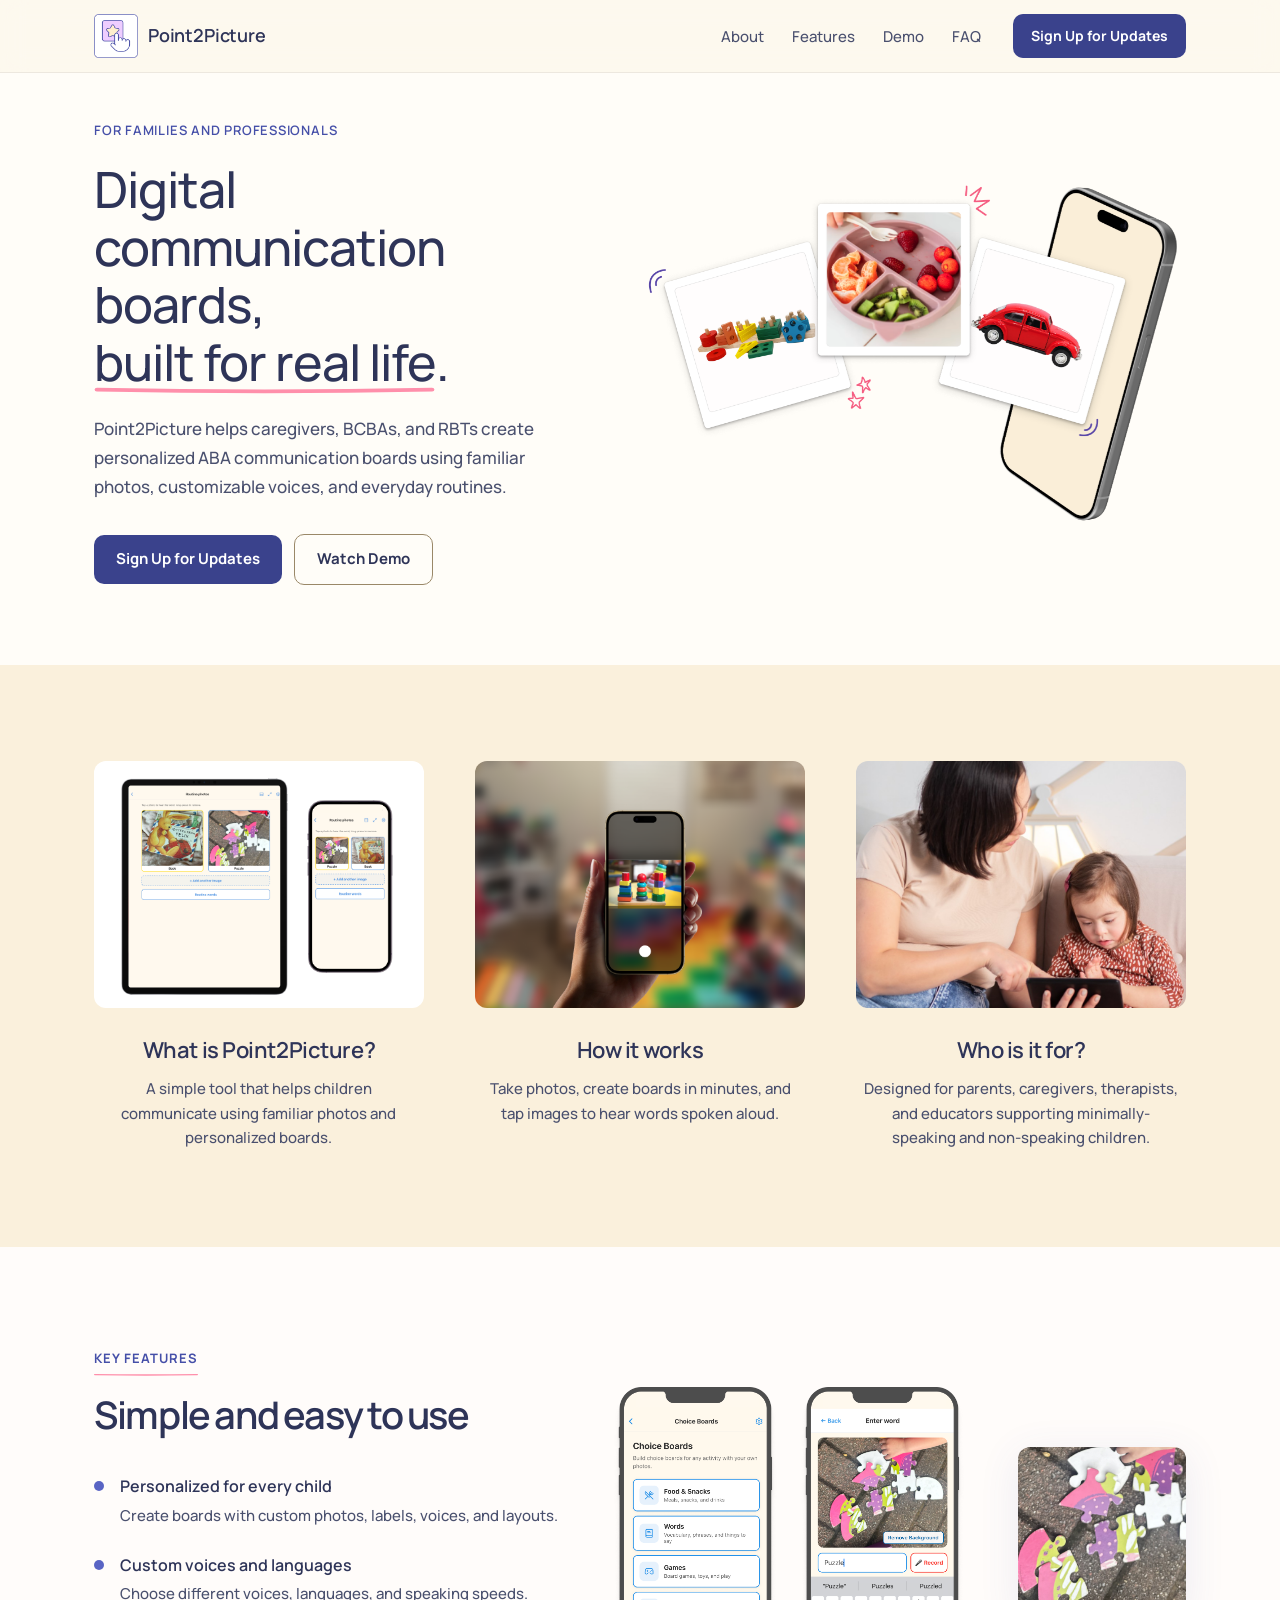
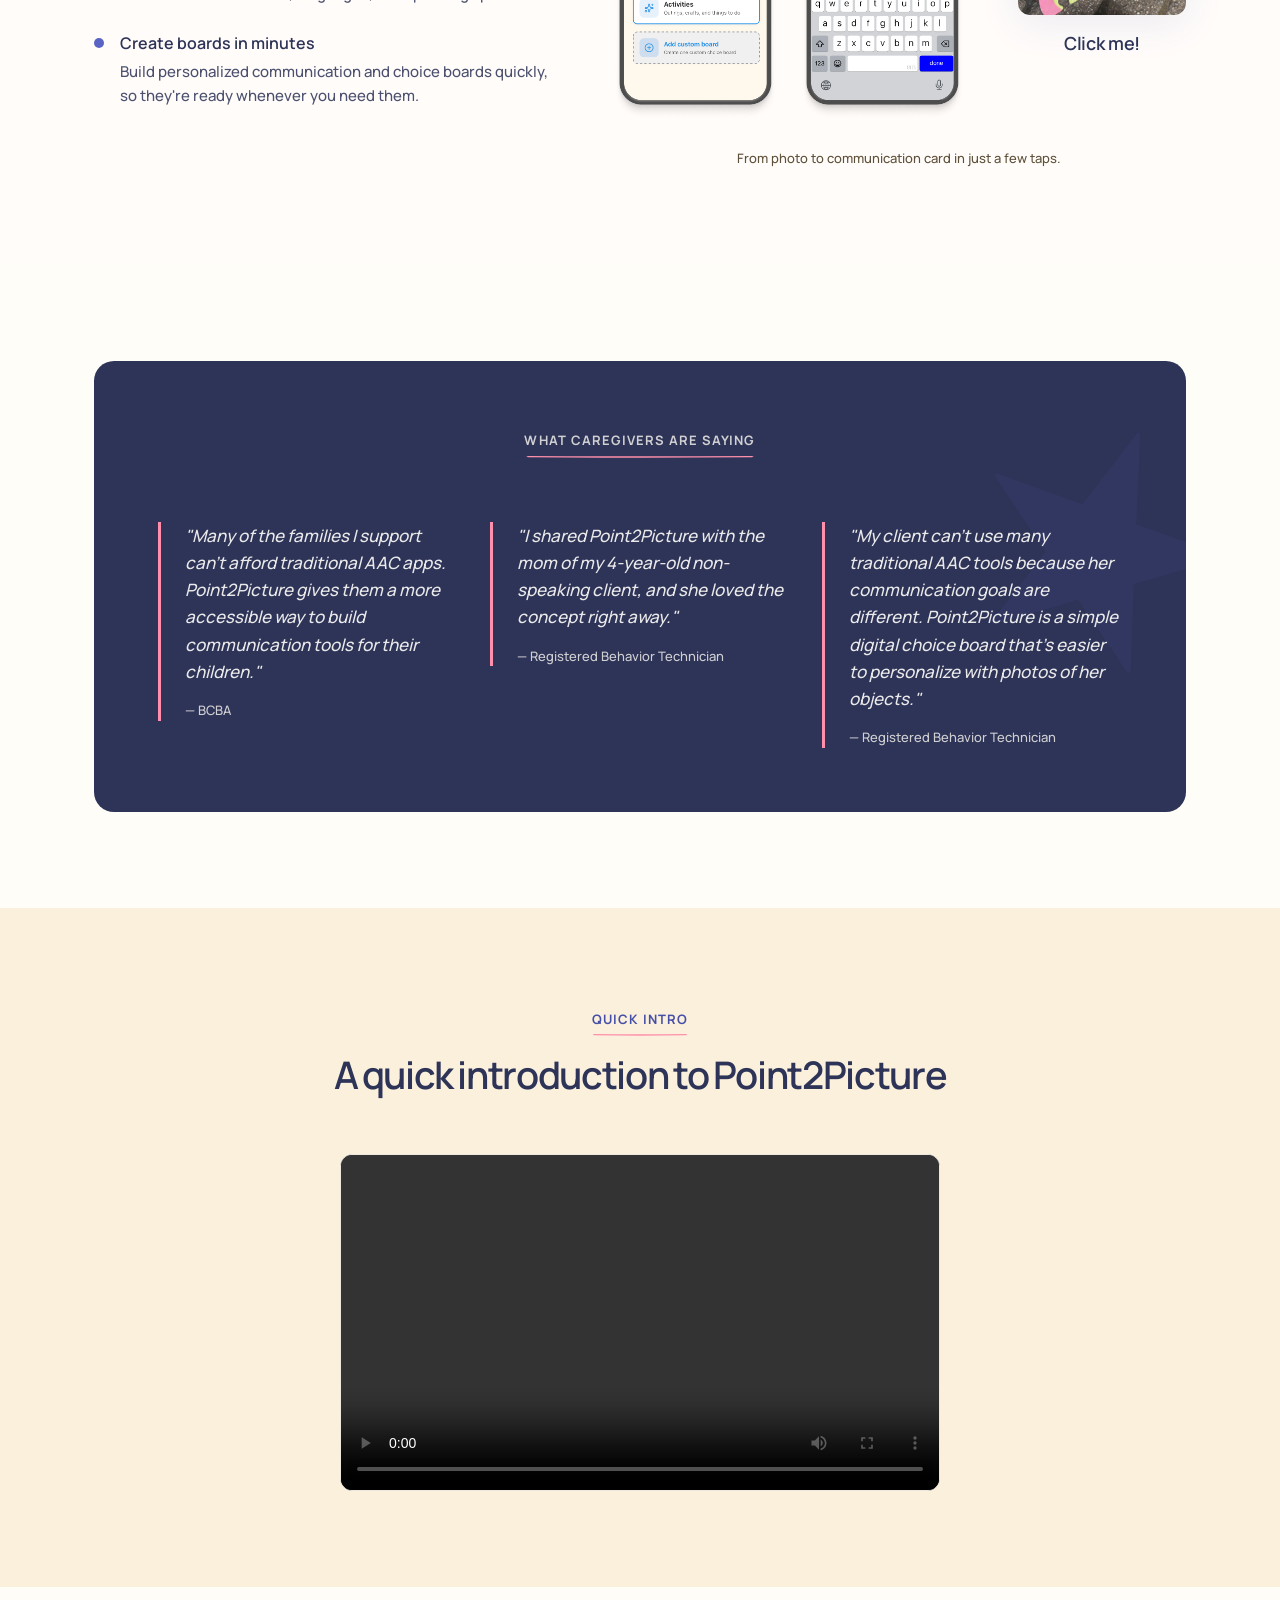
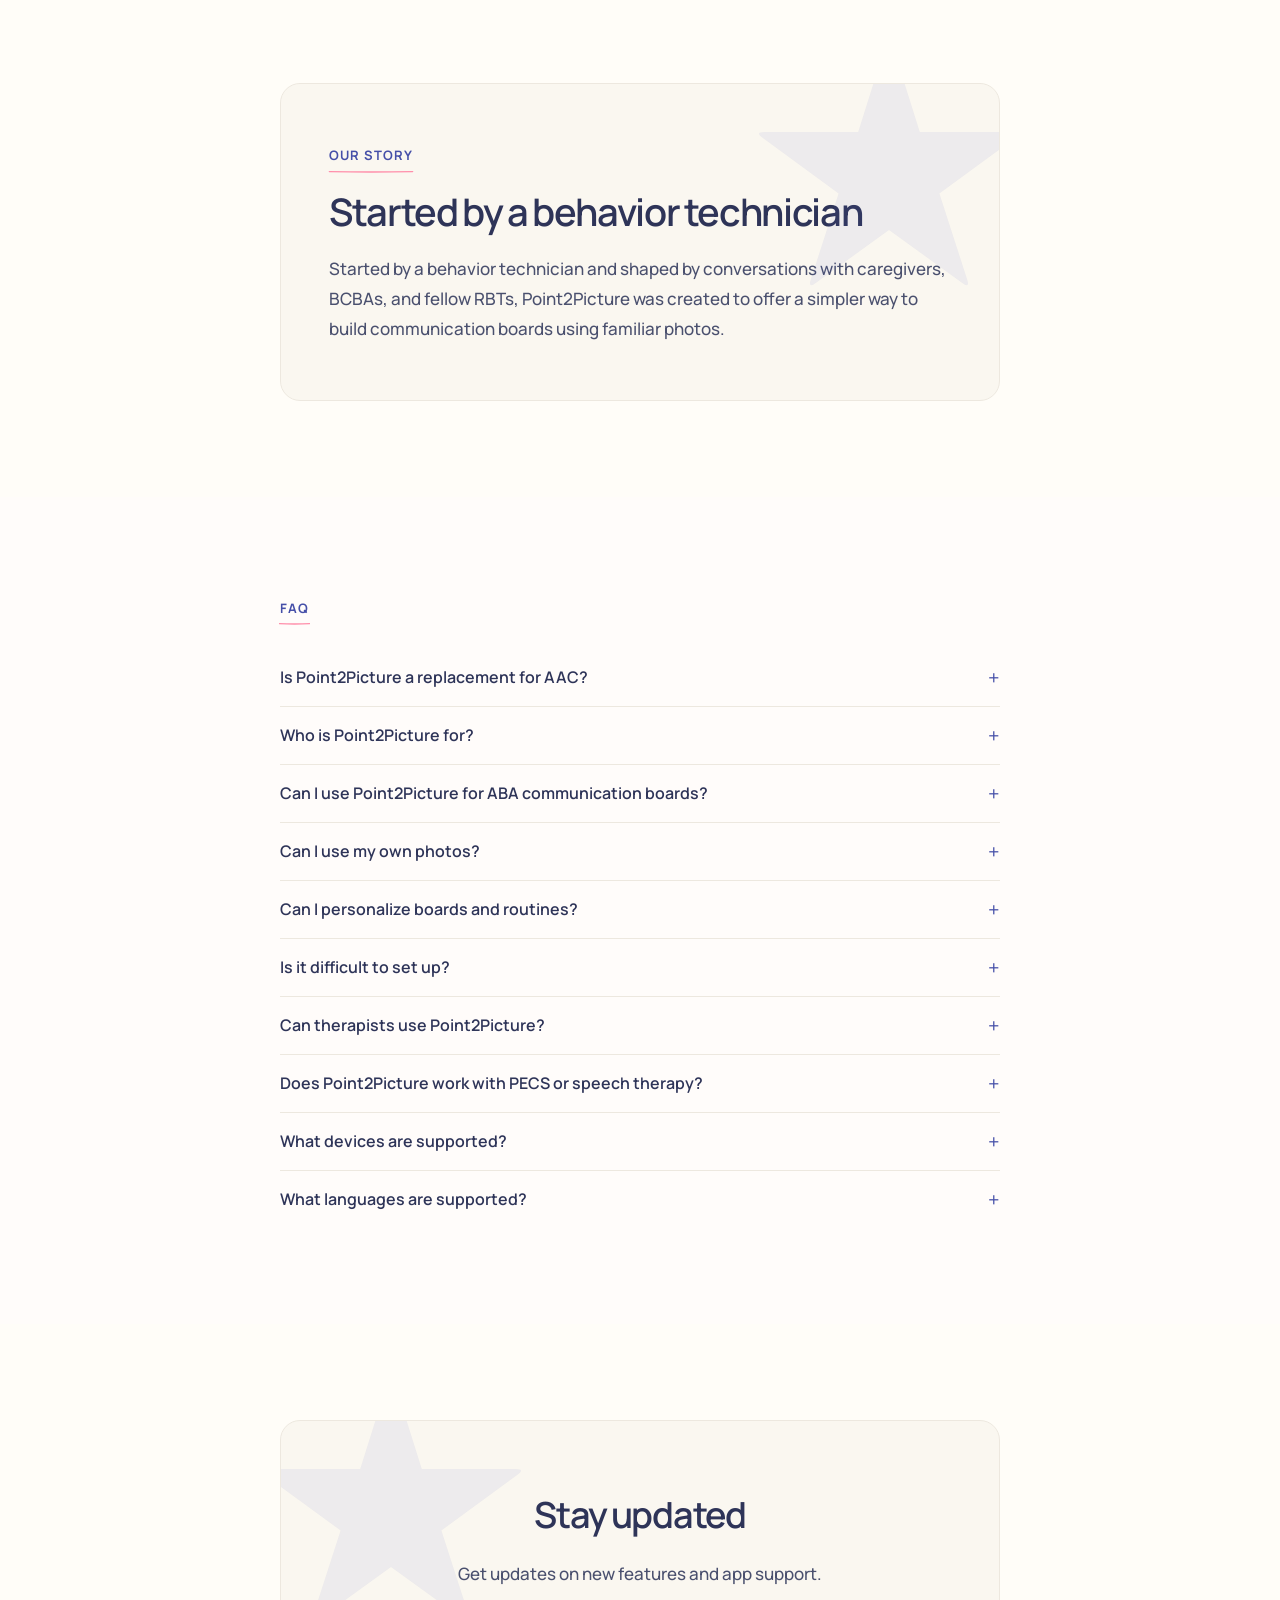
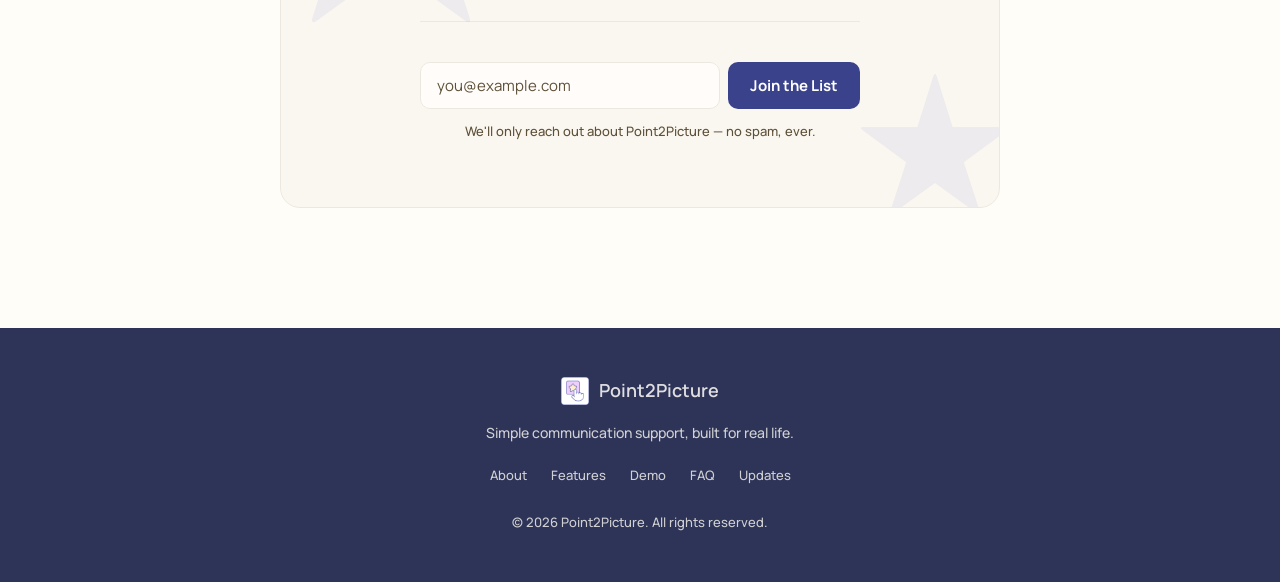
==== commit 5101532a: "Reduce first-tap delay on the puzzle speech demo. Co-authored-by: Cursor <cursoragent@cursor.com>" ====
--- a/index.html
+++ b/index.html
@@ -290,7 +290,7 @@
               <div class="features-demo-interactive">
                 <button type="button" class="features-tap-card" data-speak="Puzzle" aria-label="Click to hear Puzzle">
                   <span class="features-tap-card-image">
-                    <img src="assets/features-puzzle-photo.png" alt="Puzzle pieces used as a Point2Picture communication card" loading="lazy" decoding="async">
+                    <img src="assets/features-puzzle-photo.png" alt="Puzzle pieces used as a Point2Picture communication card" width="400" height="400" decoding="async">
                   </span>
                   <span class="features-tap-label">Click me!</span>
                 </button>
@@ -480,6 +480,6 @@
     </div>
   </footer>
 
-  <script src="js/main.js?v=6" defer></script>
+  <script src="js/main.js?v=7" defer></script>
 </body>
 </html>
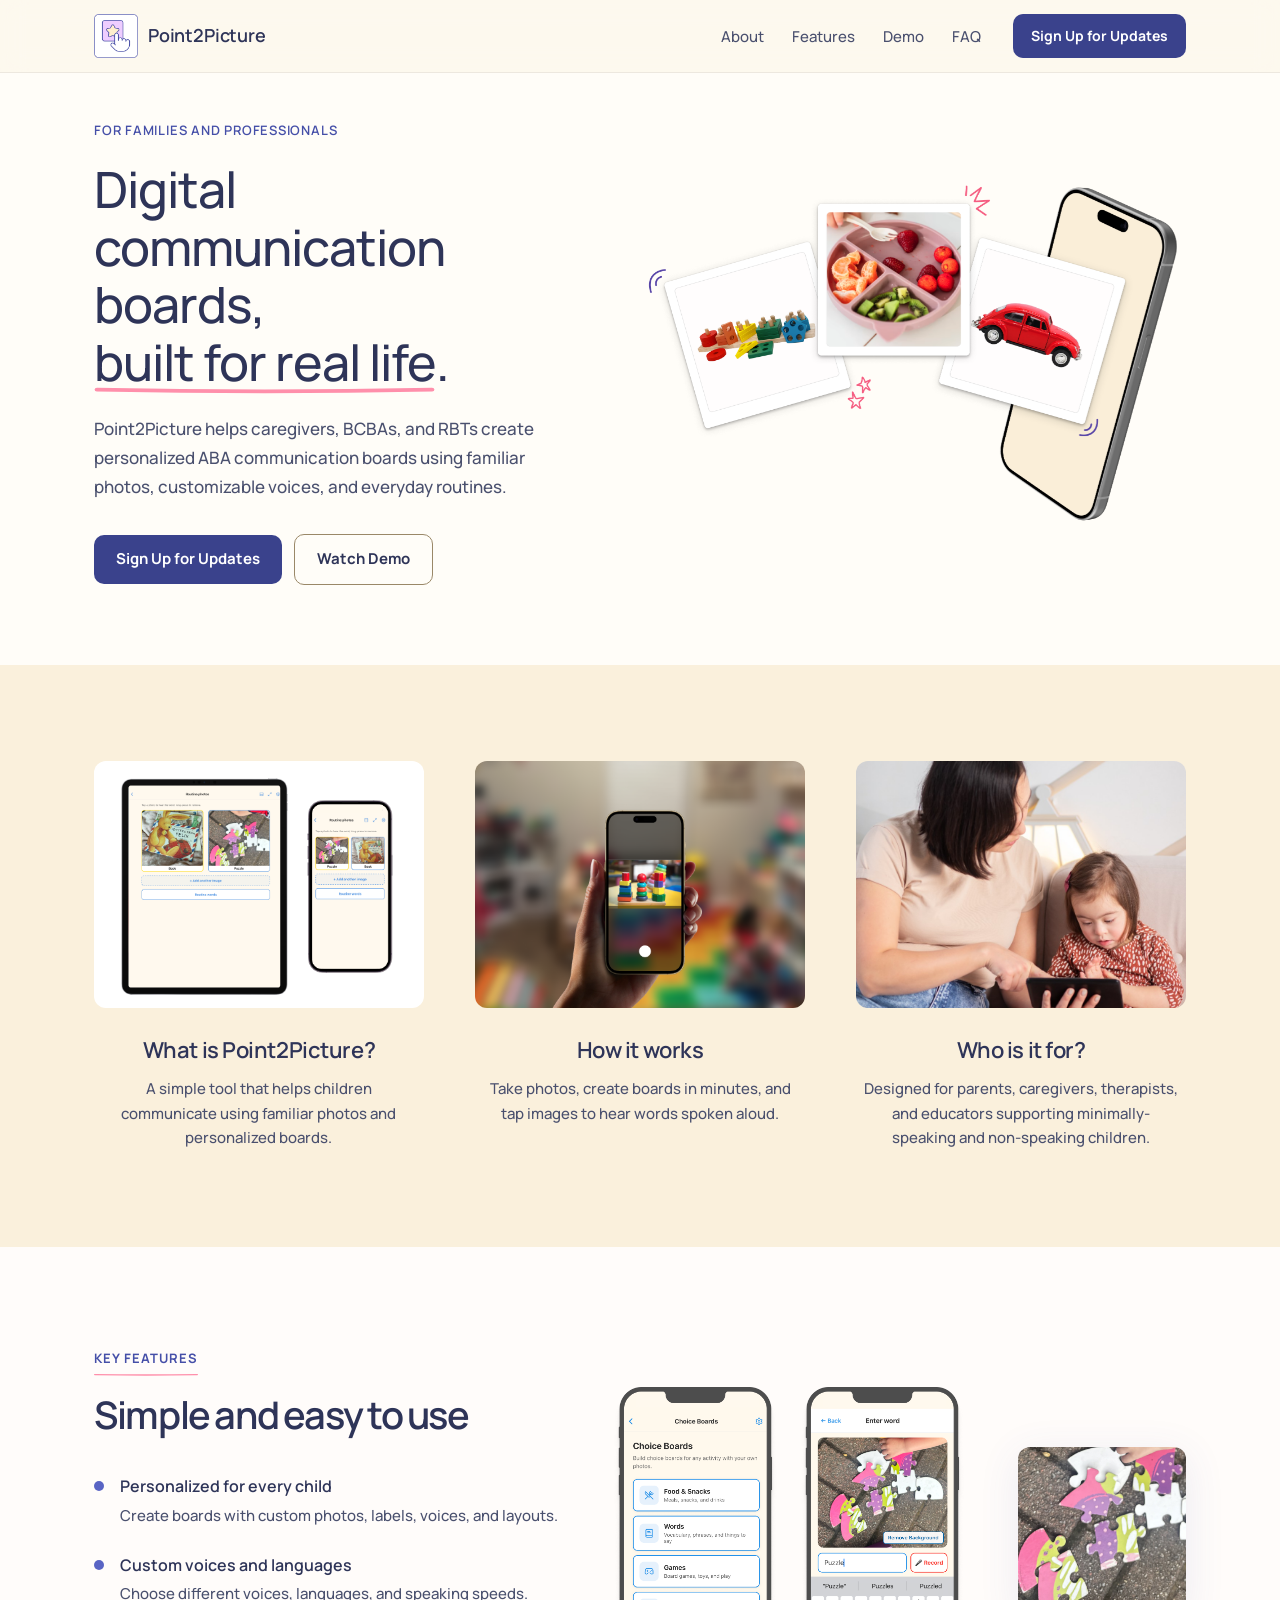
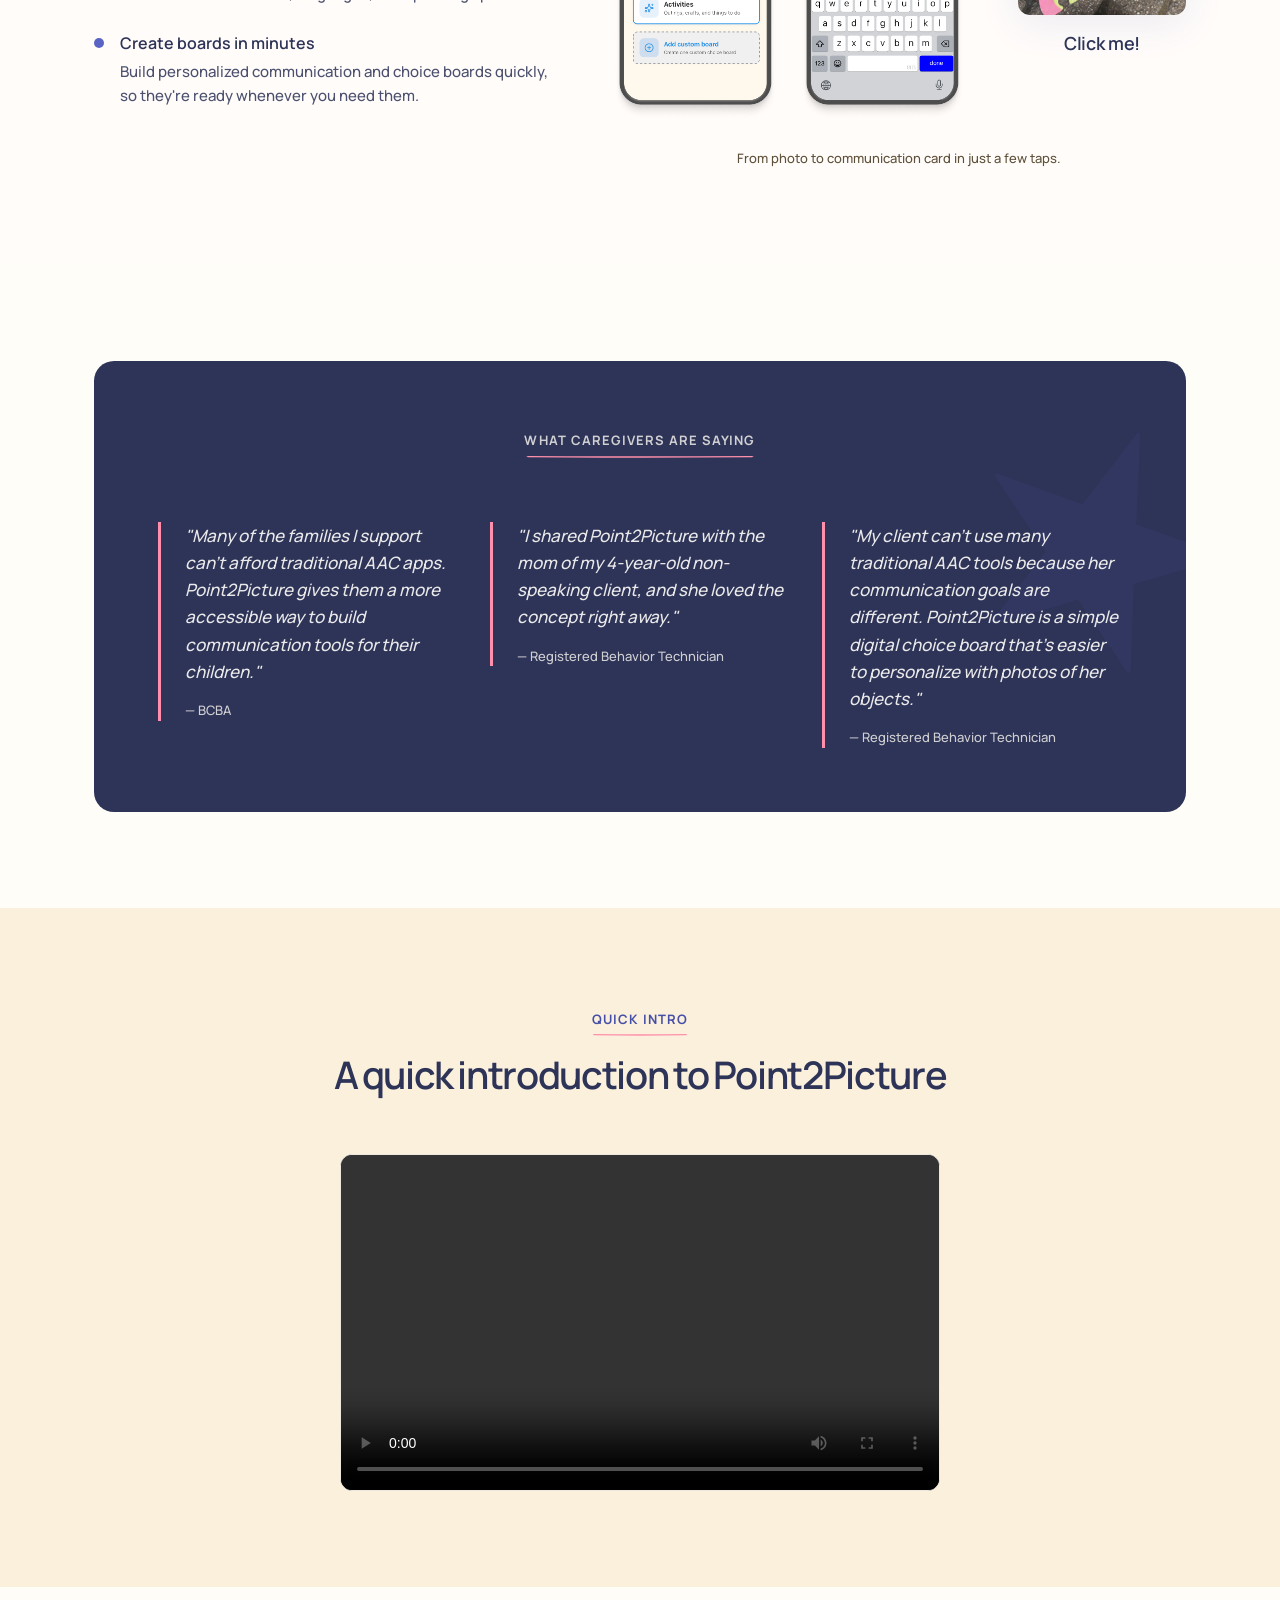
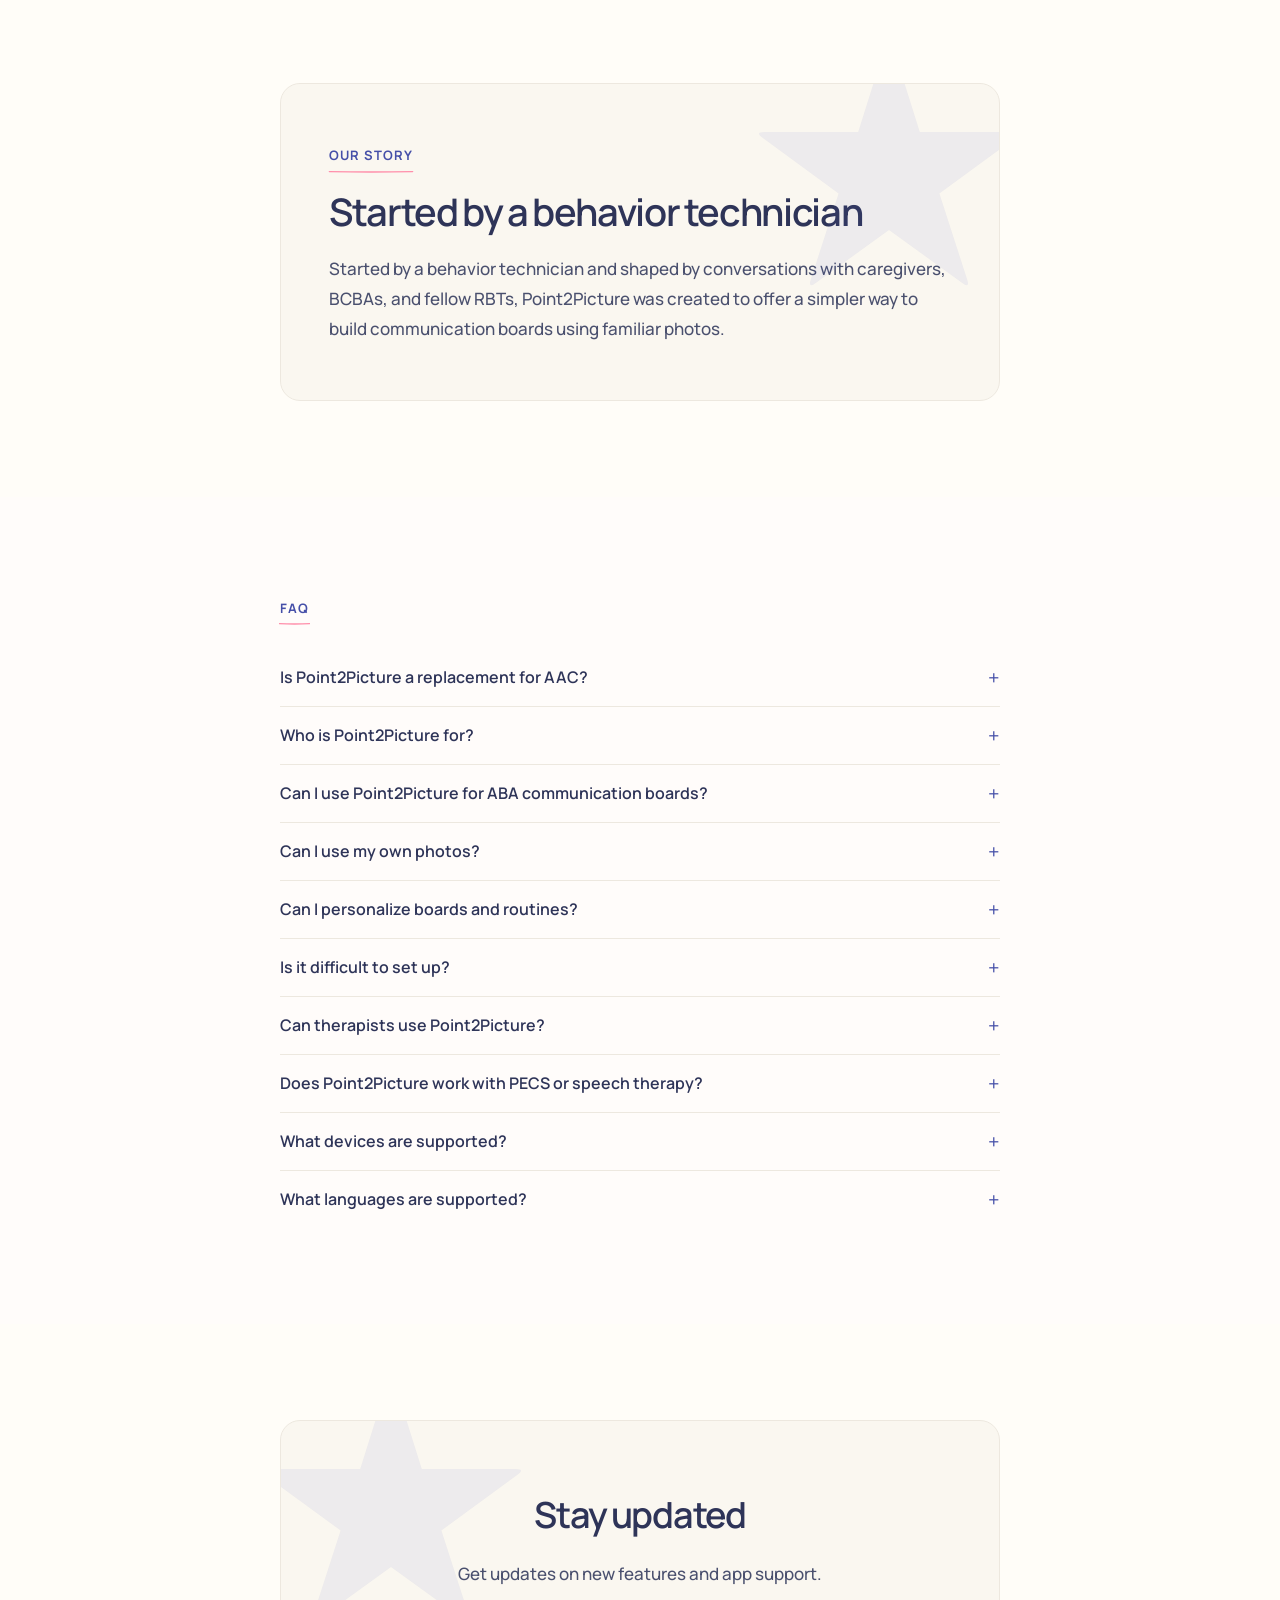
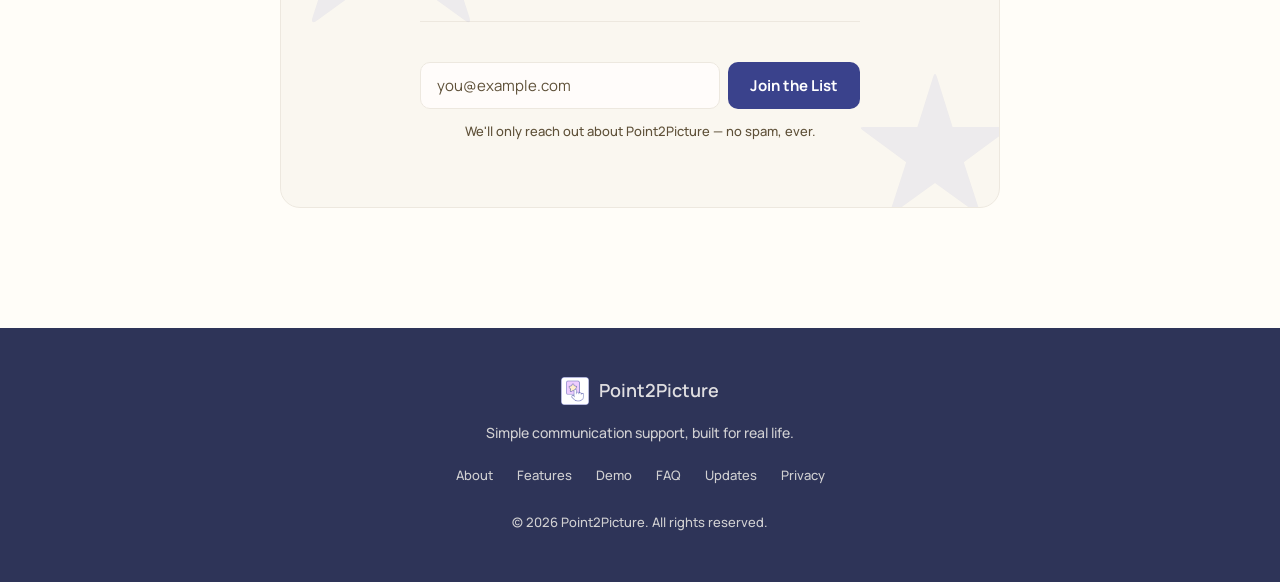
==== commit a88112b1: "Add privacy policy page for App Store and website compliance. Co-authored-by: Cursor <cursoragent@cu" ====
--- a/index.html
+++ b/index.html
@@ -35,7 +35,7 @@
   <link rel="preconnect" href="https://fonts.googleapis.com">
   <link rel="preconnect" href="https://fonts.gstatic.com" crossorigin>
   <link href="https://fonts.googleapis.com/css2?family=Manrope:wght@400..700&display=swap" rel="stylesheet">
-  <link rel="stylesheet" href="css/main.css?v=102">
+  <link rel="stylesheet" href="css/main.css?v=103">
 
   <script type="application/ld+json">
   {
@@ -475,11 +475,12 @@
         <li><a href="#demo">Demo</a></li>
         <li><a href="#faq">FAQ</a></li>
         <li><a href="#updates">Updates</a></li>
+        <li><a href="privacy.html">Privacy</a></li>
       </ul>
       <p class="footer-copy">&copy; <span id="year"></span> Point2Picture. All rights reserved.</p>
     </div>
   </footer>
 
-  <script src="js/main.js?v=7" defer></script>
+  <script src="js/main.js?v=8" defer></script>
 </body>
 </html>
--- a/css/main.css
+++ b/css/main.css
@@ -1252,6 +1252,89 @@
   margin-top: 8px;
 }
 
+/* ── Legal pages ── */
+.legal-page {
+  padding: calc(var(--nav-h) + 48px) 0 80px;
+}
+
+.legal-prose {
+  max-width: var(--narrow);
+  margin: 0 auto;
+}
+
+.legal-prose h1 {
+  font-size: clamp(2rem, 5vw, 2.5rem);
+  font-weight: 700;
+  letter-spacing: var(--display-tracking);
+  color: var(--charcoal);
+  line-height: 1.15;
+  margin-bottom: 12px;
+}
+
+.legal-eyebrow {
+  font-size: 0.8125rem;
+  font-weight: 700;
+  letter-spacing: 0.08em;
+  text-transform: uppercase;
+  color: var(--accent-text);
+  margin-bottom: 12px;
+}
+
+.legal-meta {
+  font-size: 0.9375rem;
+  color: var(--stone);
+  margin-bottom: 24px;
+}
+
+.legal-lead {
+  font-size: 1.0625rem;
+  line-height: 1.7;
+  margin-bottom: 32px;
+}
+
+.legal-prose h2 {
+  font-size: 1.25rem;
+  font-weight: 700;
+  color: var(--charcoal);
+  margin-top: 36px;
+  margin-bottom: 12px;
+}
+
+.legal-prose p,
+.legal-prose li {
+  color: var(--charcoal-soft);
+  font-size: 1rem;
+  line-height: 1.7;
+}
+
+.legal-prose p {
+  margin-bottom: 16px;
+}
+
+.legal-prose ul {
+  margin: 0 0 16px 1.25rem;
+  padding: 0;
+}
+
+.legal-prose li {
+  margin-bottom: 8px;
+}
+
+.legal-prose li strong {
+  color: var(--charcoal);
+}
+
+.legal-back {
+  margin-top: 48px;
+  padding-top: 24px;
+  border-top: 1px solid var(--sand);
+}
+
+.legal-back a {
+  font-weight: 600;
+  text-decoration: none;
+}
+
 /* ── Animations ── */
 @keyframes fadeUp {
   from {
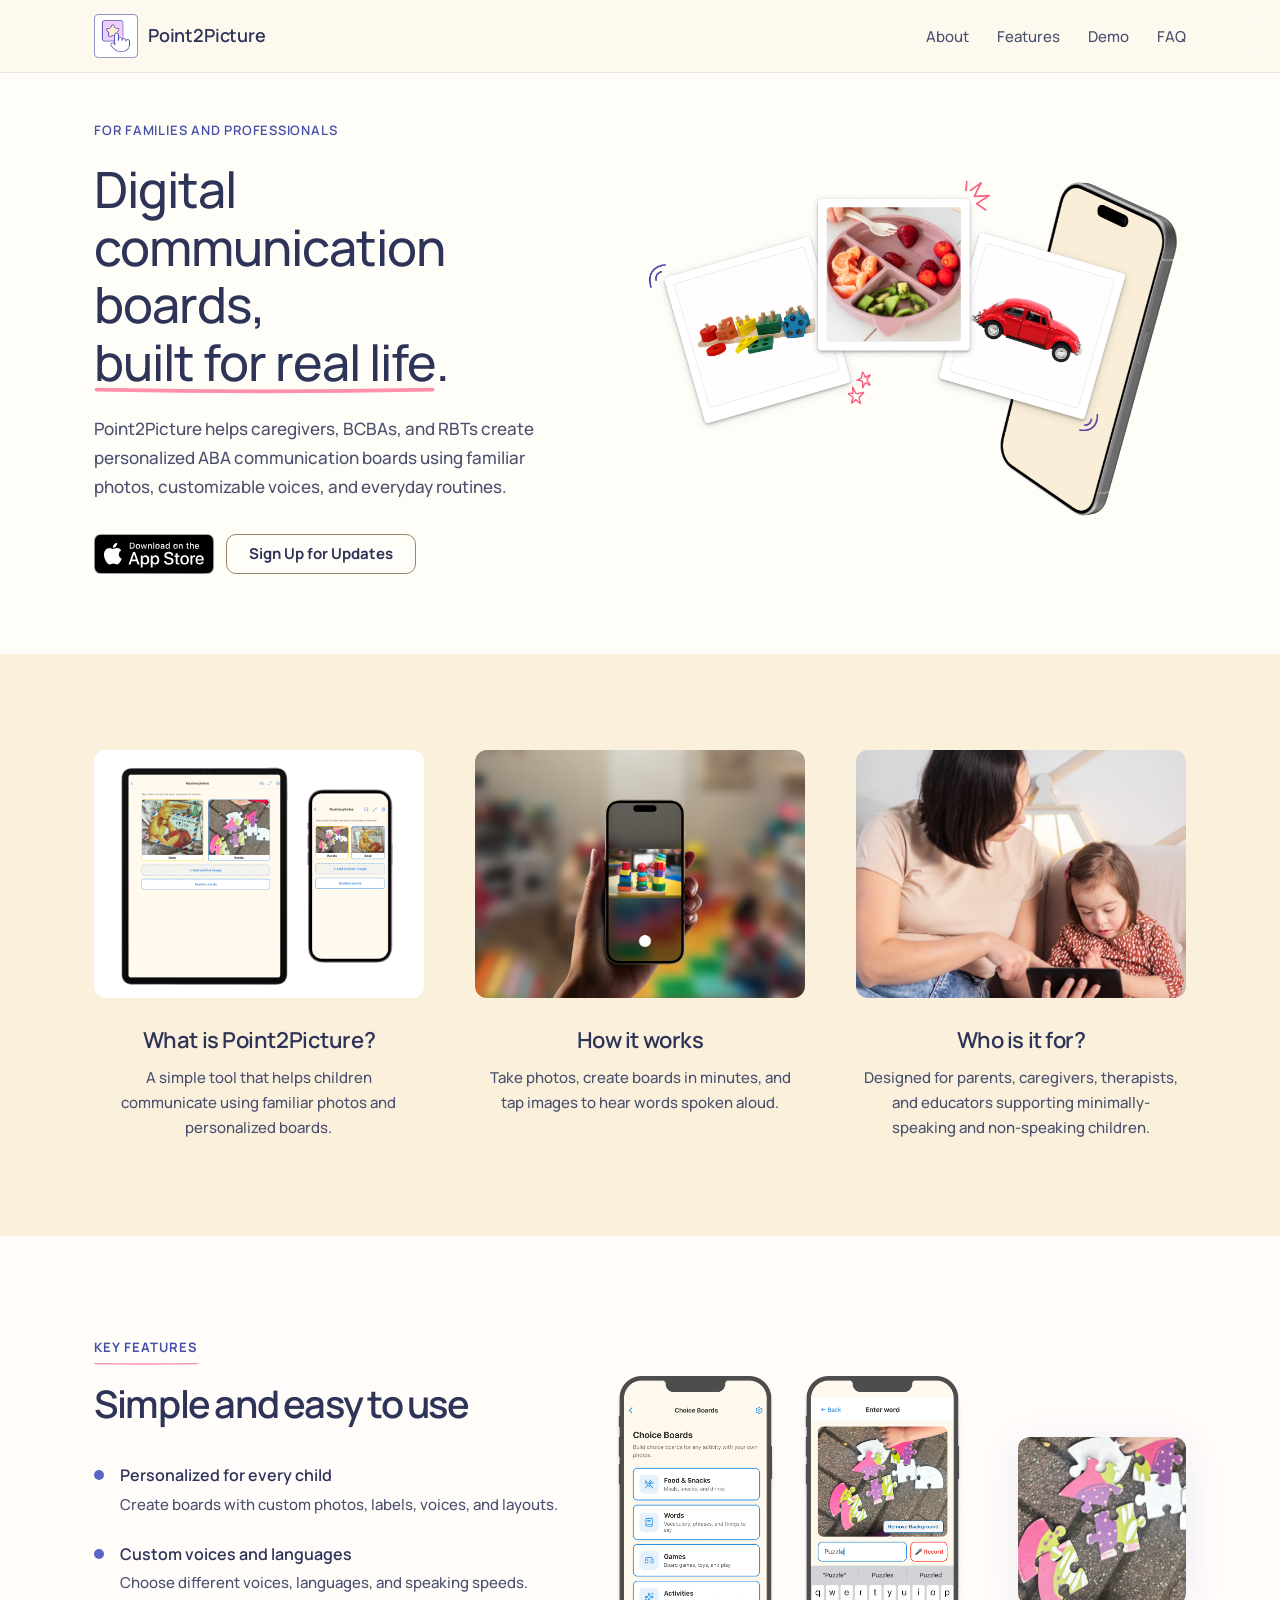
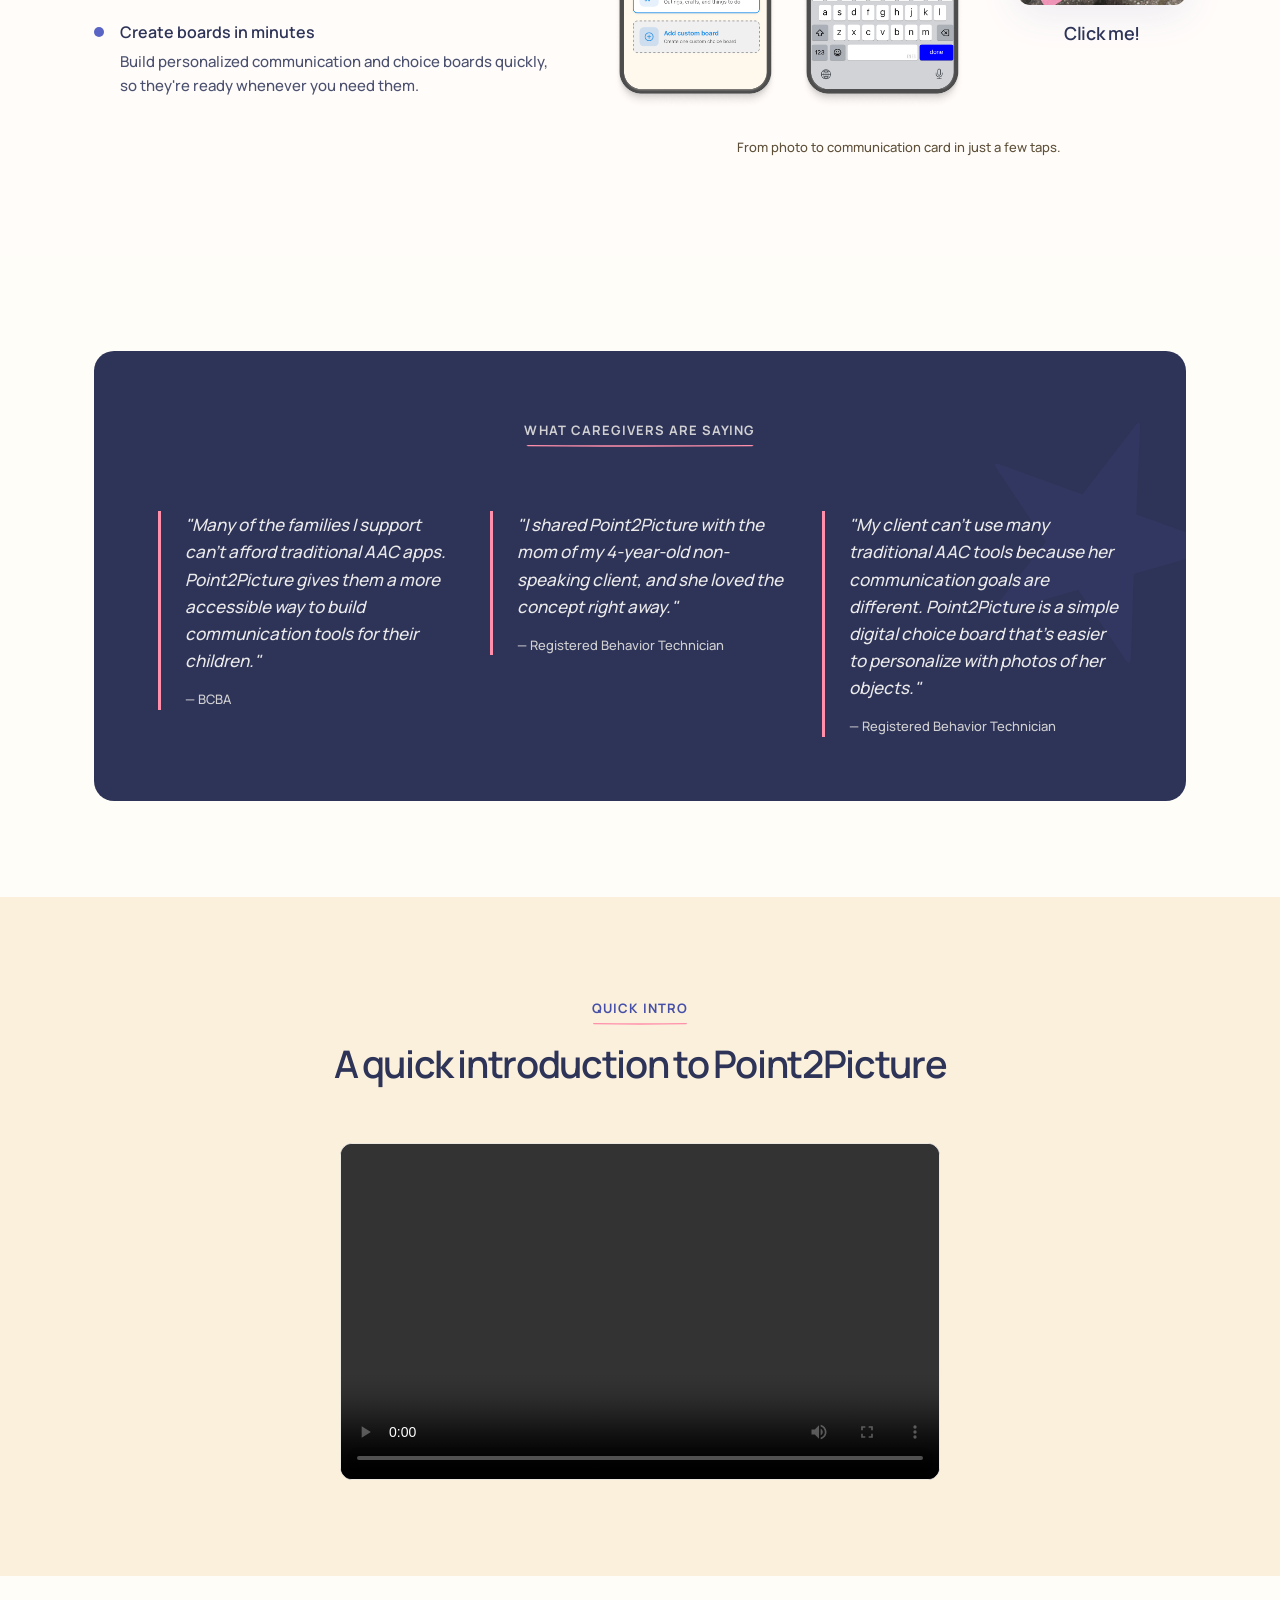
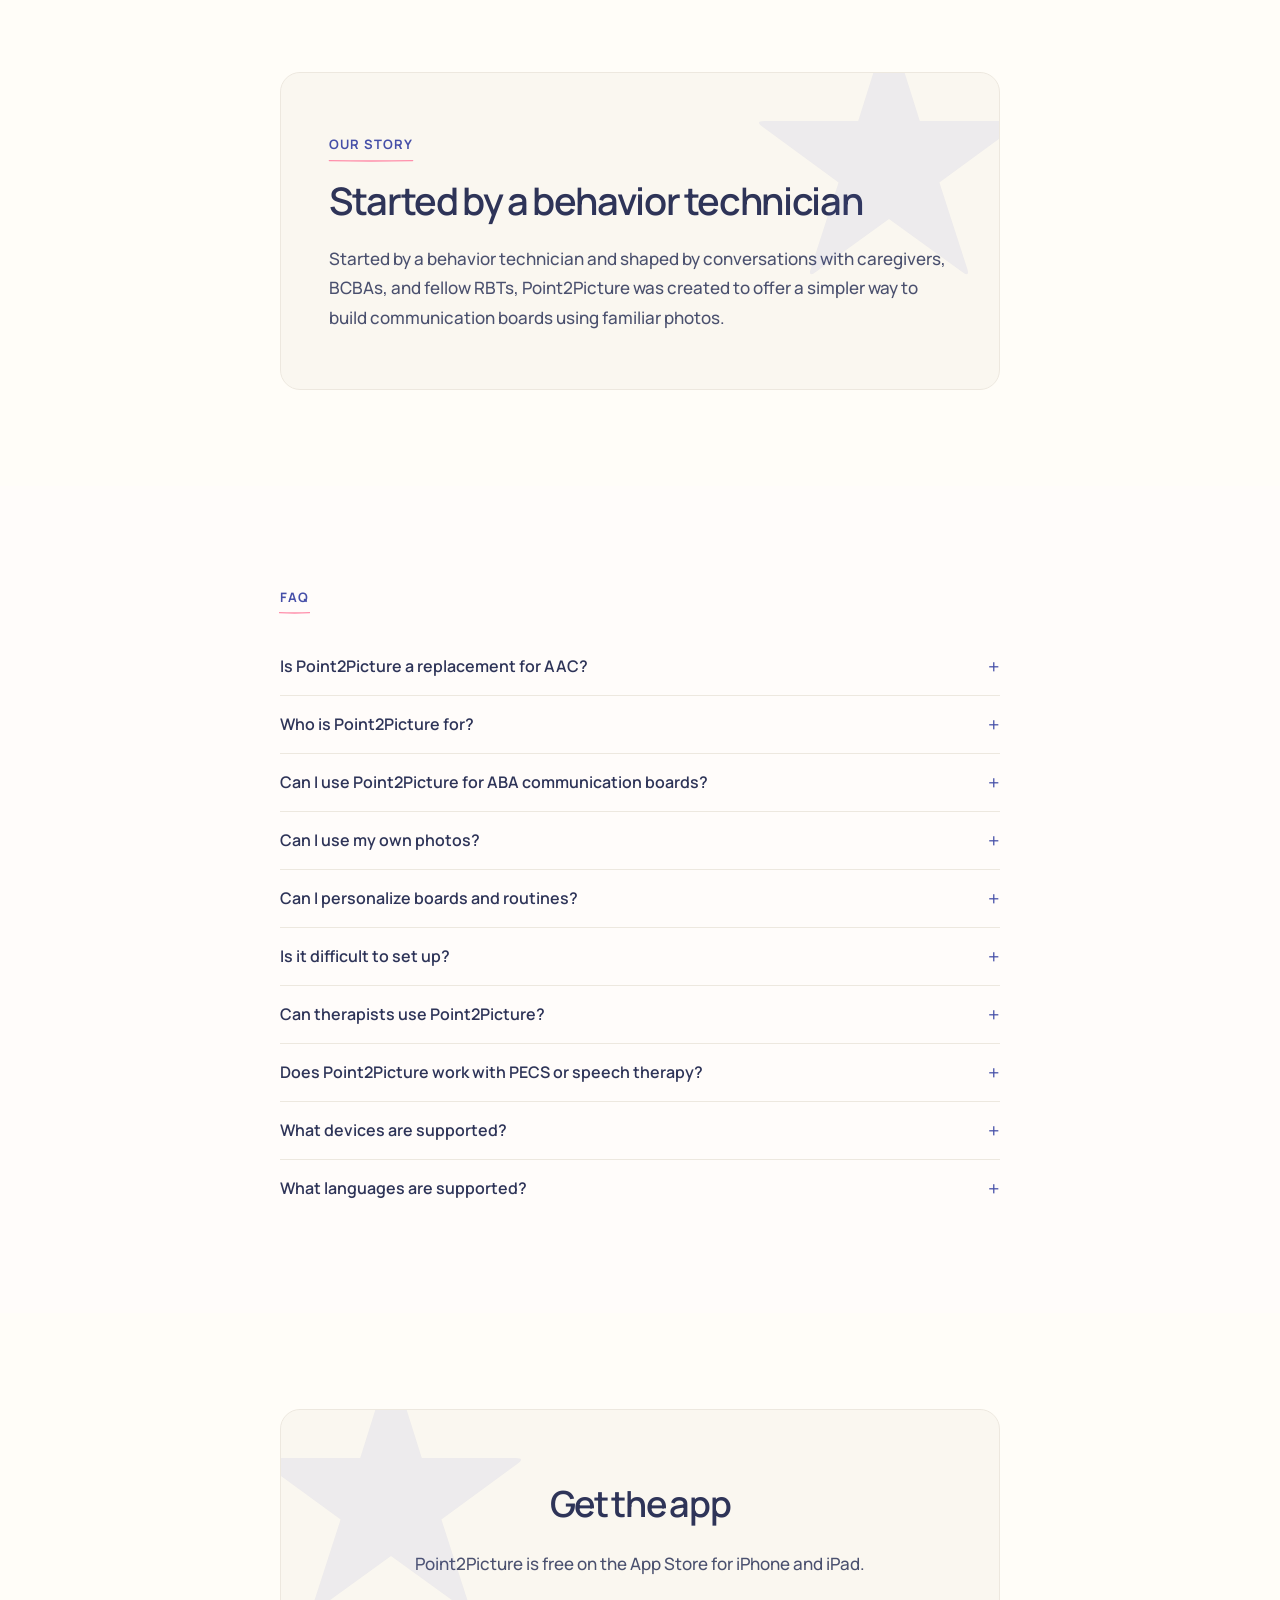
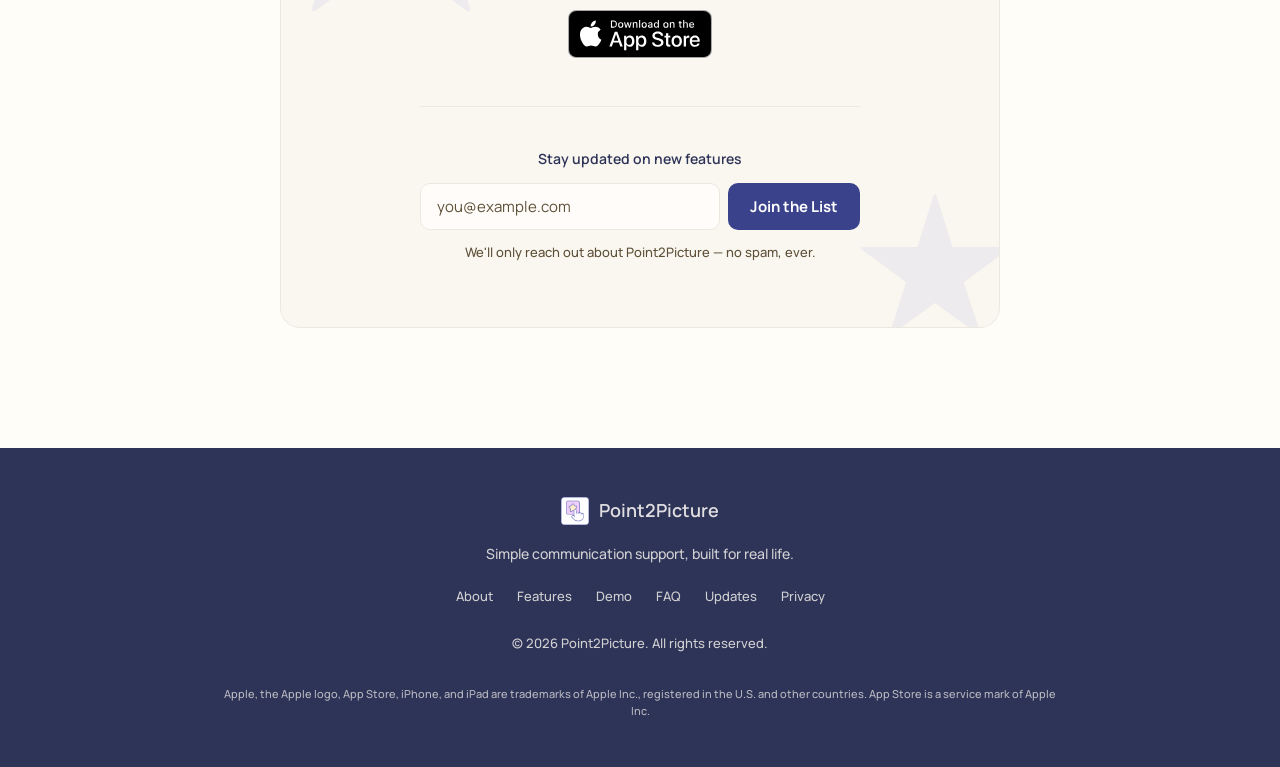
==== commit 76eee7d8: "Add App Store download CTAs with the official Apple badge. Point users to the live App Store listing" ====
--- a/index.html
+++ b/index.html
@@ -35,7 +35,7 @@
   <link rel="preconnect" href="https://fonts.googleapis.com">
   <link rel="preconnect" href="https://fonts.gstatic.com" crossorigin>
   <link href="https://fonts.googleapis.com/css2?family=Manrope:wght@400..700&display=swap" rel="stylesheet">
-  <link rel="stylesheet" href="css/main.css?v=103">
+  <link rel="stylesheet" href="css/main.css?v=105">
 
   <script type="application/ld+json">
   {
@@ -67,11 +67,13 @@
         "description": "A simple tool for creating personalized photo boards and ABA communication boards for minimally-speaking and non-speaking children.",
         "image": "https://point2picture.com/assets/OG-Image.png",
         "author": { "@id": "https://point2picture.com/#organization" },
+        "downloadUrl": "https://apps.apple.com/us/app/point2picture/id6755315857",
         "offers": {
           "@type": "Offer",
           "price": "0",
           "priceCurrency": "USD",
-          "availability": "https://schema.org/PreOrder"
+          "availability": "https://schema.org/InStock",
+          "url": "https://apps.apple.com/us/app/point2picture/id6755315857"
         }
       },
       {
@@ -192,7 +194,6 @@
           <li><a href="#demo">Demo</a></li>
           <li><a href="#faq">FAQ</a></li>
         </ul>
-        <a href="#updates" class="btn btn-primary btn-sm nav-cta">Sign Up for Updates</a>
       </div>
     </nav>
   </header>
@@ -212,8 +213,10 @@
         <img src="assets/hero-main.png?v=13" alt="Point2Picture communication board app with photo cards for toys, fruit, and everyday objects on a phone" width="2321" height="1370" fetchpriority="high">
       </div>
       <div class="hero-actions fade-up fade-up-4">
-        <a href="#updates" class="btn btn-primary">Sign Up for Updates</a>
-        <a href="#demo" class="btn btn-secondary">Watch Demo</a>
+        <a class="app-store-badge" href="https://apps.apple.com/us/app/point2picture/id6755315857" target="_blank" rel="noopener noreferrer">
+          <img src="assets/app-store-badge.svg" alt="Download on the App Store" width="120" height="40">
+        </a>
+        <a href="#updates" class="btn btn-secondary">Sign Up for Updates</a>
       </div>
     </section>
 
@@ -438,17 +441,23 @@
     <section class="section cta-section" id="download" aria-labelledby="cta-heading">
       <div class="container container--narrow">
         <div class="cta-panel panel-star panel-star--top-left panel-star--bottom-left-sm reveal">
-          <h2 class="cta-heading" id="cta-heading">Stay updated</h2>
+          <h2 class="cta-heading" id="cta-heading">Get the app</h2>
           <p class="cta-lead">
-            Get updates on new features and app support.
+            Point2Picture is free on the App Store for iPhone and iPad.
           </p>
+          <div class="cta-actions">
+            <a class="app-store-badge app-store-badge--lg" href="https://apps.apple.com/us/app/point2picture/id6755315857" target="_blank" rel="noopener noreferrer">
+              <img src="assets/app-store-badge.svg" alt="Download on the App Store" width="144" height="48">
+            </a>
+          </div>
           <form
             class="updates-form"
             id="updates"
             action="https://formspree.io/f/xjgqolvj"
             method="post"
-            aria-labelledby="cta-heading"
+            aria-label="Sign up for updates"
           >
+            <p class="updates-label" id="updates-heading">Stay updated on new features</p>
             <input type="hidden" name="_subject" value="New Point2Picture signup">
             <div class="updates-row">
               <input type="email" id="email" name="email" placeholder="you@example.com" autocomplete="email" required aria-label="Email address">
@@ -478,6 +487,7 @@
         <li><a href="privacy.html">Privacy</a></li>
       </ul>
       <p class="footer-copy">&copy; <span id="year"></span> Point2Picture. All rights reserved.</p>
+      <p class="footer-legal">Apple, the Apple logo, App Store, iPhone, and iPad are trademarks of Apple Inc., registered in the U.S. and other countries. App Store is a service mark of Apple Inc.</p>
     </div>
   </footer>
 
--- a/css/main.css
+++ b/css/main.css
@@ -295,6 +295,31 @@
   font-size: 1rem;
 }
 
+/* Official Apple App Store badge — do not recolor or restyle the artwork */
+.app-store-badge {
+  display: inline-flex;
+  flex-shrink: 0;
+  line-height: 0;
+  color: inherit;
+  transition: opacity 0.2s;
+}
+
+.app-store-badge:hover,
+.app-store-badge:focus-visible {
+  opacity: 0.88;
+  color: inherit;
+}
+
+.app-store-badge img {
+  display: block;
+  width: auto;
+  height: 40px;
+}
+
+.app-store-badge--lg img {
+  height: 48px;
+}
+
 /* ── Hero ── */
 .hero {
   position: relative;
@@ -332,6 +357,13 @@
   margin-bottom: 0;
 }
 
+.hero-actions .btn {
+  height: 40px;
+  padding-top: 0;
+  padding-bottom: 0;
+  box-sizing: border-box;
+}
+
 .hero-visual {
   grid-column: 2;
   grid-row: 1 / -1;
@@ -1252,6 +1284,15 @@
   margin-top: 8px;
 }
 
+.footer-legal {
+  font-size: 0.6875rem;
+  line-height: 1.5;
+  color: var(--on-dark-muted);
+  margin-top: 16px;
+  max-width: 52rem;
+  opacity: 0.85;
+}
+
 /* ── Legal pages ── */
 .legal-page {
   padding: calc(var(--nav-h) + 48px) 0 80px;
@@ -1445,7 +1486,8 @@
   }
 
   .hero-actions .btn {
-    padding: 11px 18px;
+    height: 40px;
+    padding: 0 18px;
     font-size: 0.875rem;
   }
 
@@ -1573,6 +1615,10 @@
     justify-content: center;
   }
 
+  .hero-actions .app-store-badge {
+    align-self: center;
+  }
+
   .hero-actions .btn-text {
     text-align: center;
   }
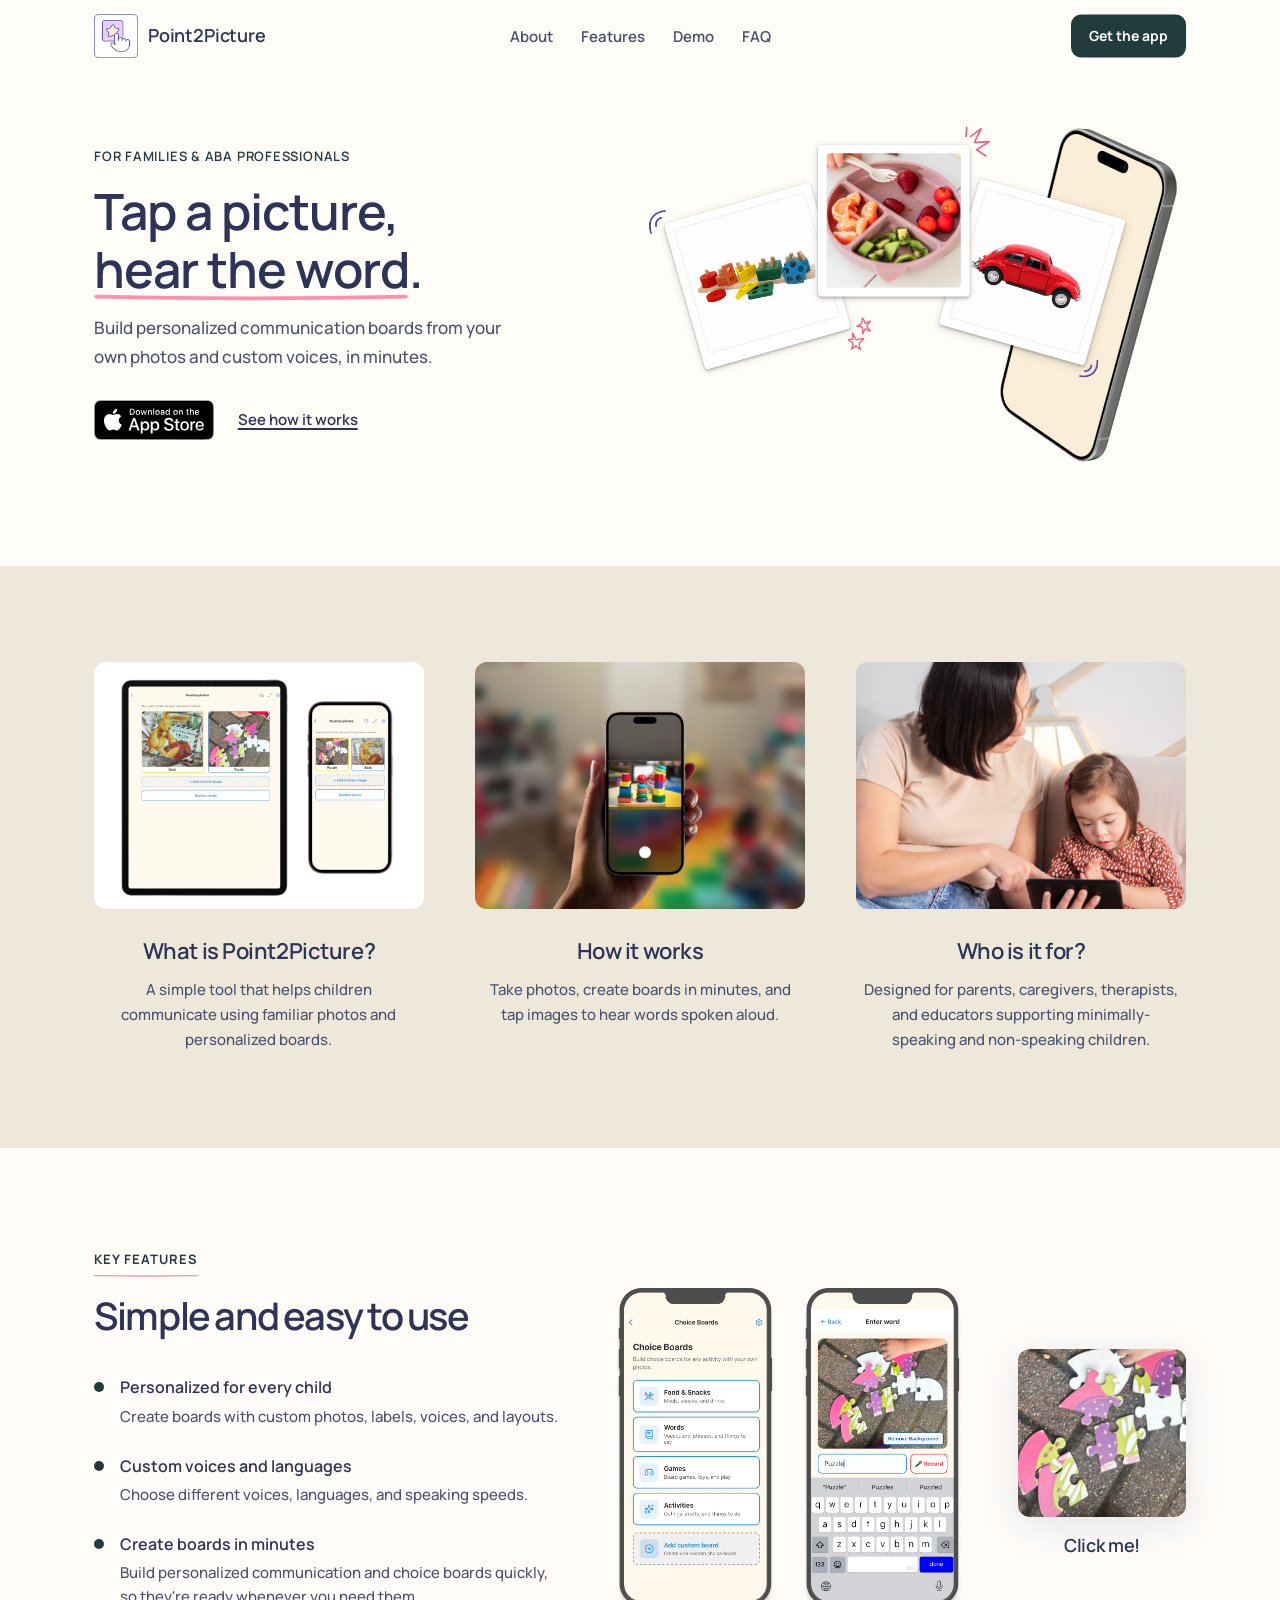
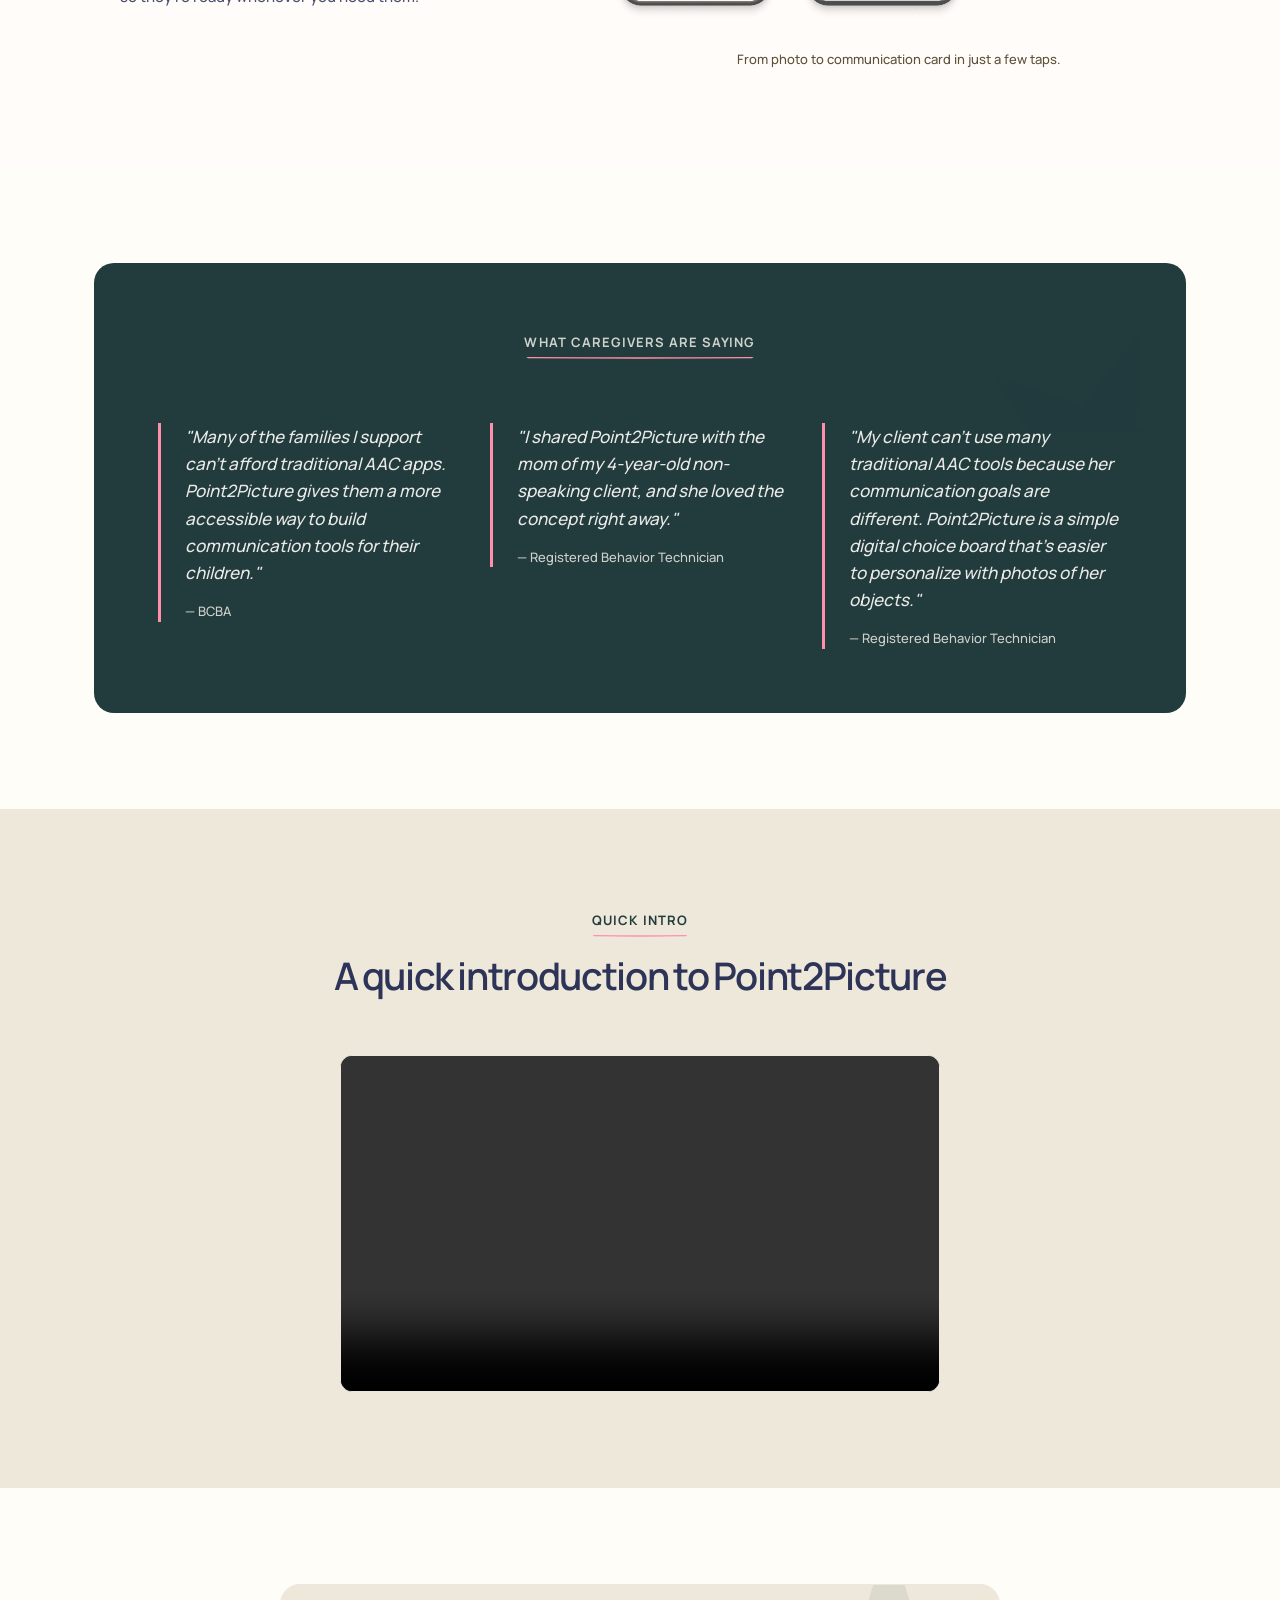
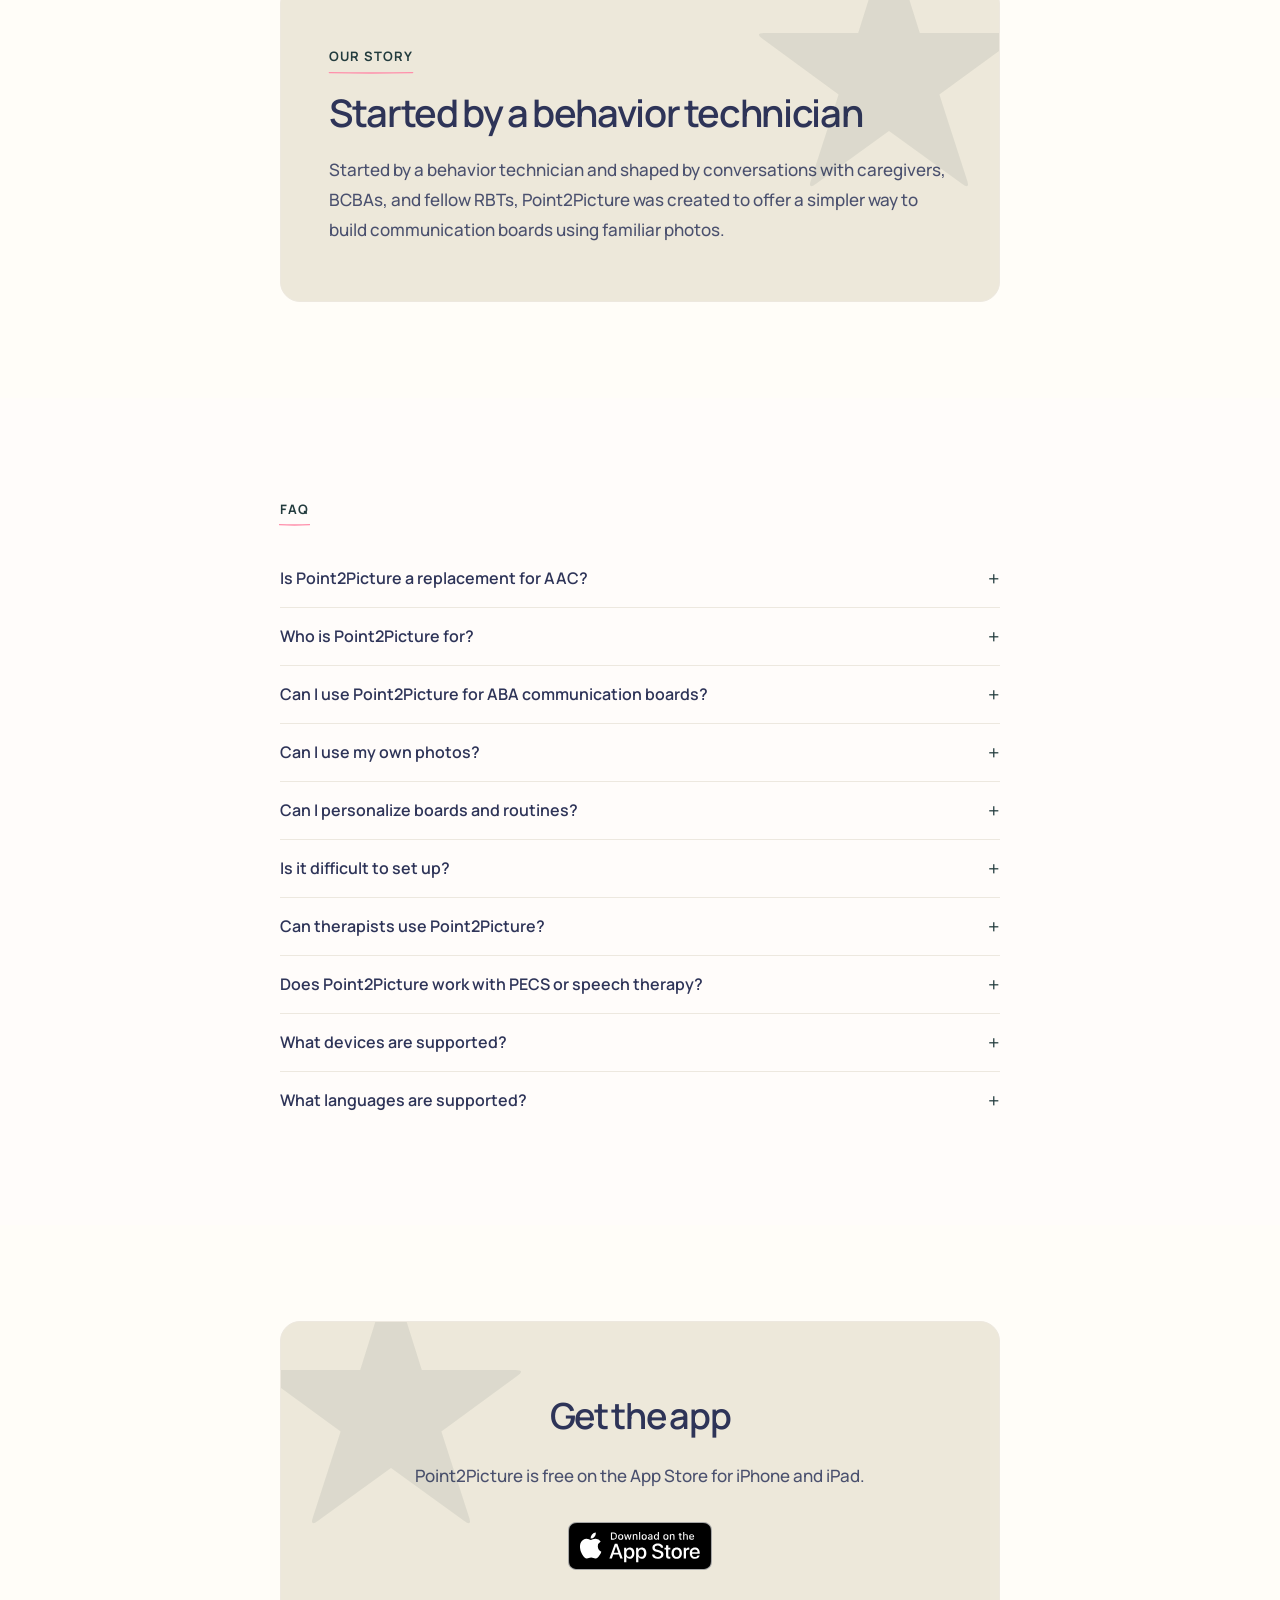
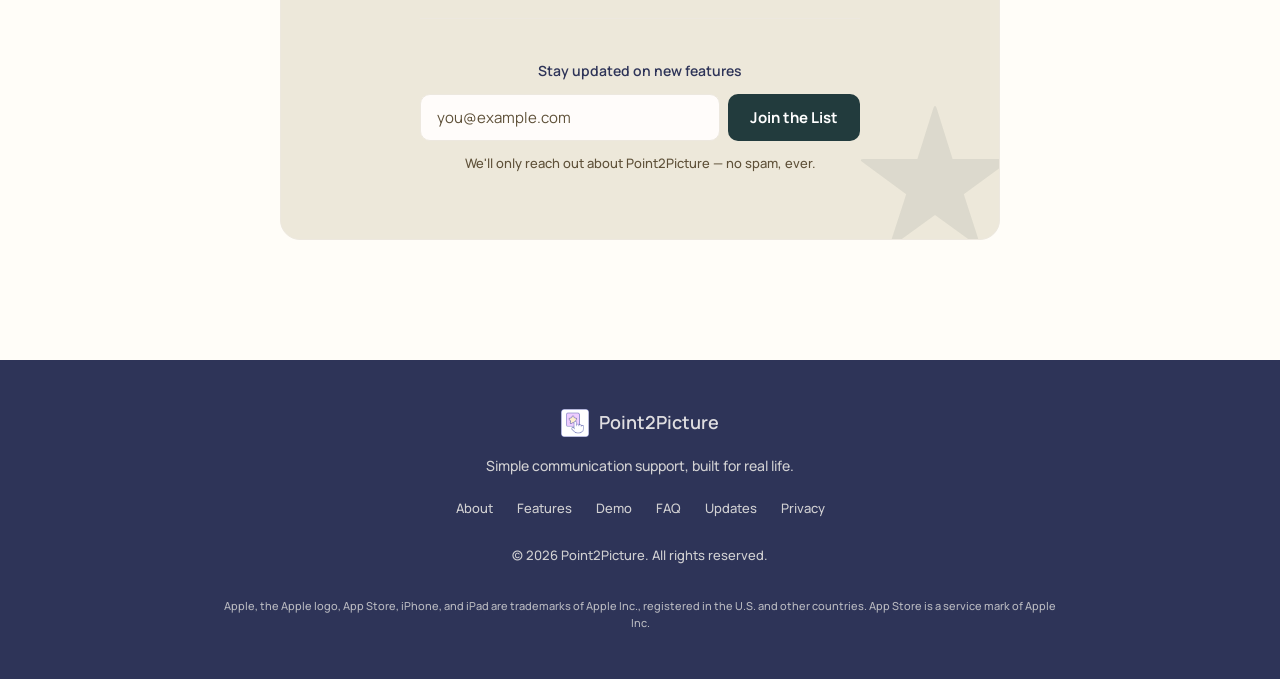
==== commit c955237d: "Refresh hero, header, and accent styling for the live app launch. Update hero copy and CTAs, center " ====
--- a/index.html
+++ b/index.html
@@ -35,7 +35,7 @@
   <link rel="preconnect" href="https://fonts.googleapis.com">
   <link rel="preconnect" href="https://fonts.gstatic.com" crossorigin>
   <link href="https://fonts.googleapis.com/css2?family=Manrope:wght@400..700&display=swap" rel="stylesheet">
-  <link rel="stylesheet" href="css/main.css?v=105">
+  <link rel="stylesheet" href="css/main.css?v=122">
 
   <script type="application/ld+json">
   {
@@ -194,6 +194,12 @@
           <li><a href="#demo">Demo</a></li>
           <li><a href="#faq">FAQ</a></li>
         </ul>
+        <a
+          href="https://apps.apple.com/us/app/point2picture/id6755315857"
+          class="btn btn-primary btn-sm nav-cta"
+          target="_blank"
+          rel="noopener noreferrer"
+        >Get the app</a>
       </div>
     </nav>
   </header>
@@ -202,21 +208,23 @@
 
     <!-- 1. Hero -->
     <section class="hero" id="home" aria-labelledby="hero-heading">
-      <div class="hero-content">
-        <p class="eyebrow fade-up fade-up-1">For families and professionals</p>
-        <h1 class="hero-heading fade-up fade-up-2" id="hero-heading">Digital communication boards, <span class="hero-underline">built&nbsp;for&nbsp;real&nbsp;life</span>.</h1>
-        <p class="hero-lead fade-up fade-up-3">
-          Point2Picture helps caregivers, BCBAs, and RBTs create personalized ABA communication boards using familiar photos, customizable voices, and everyday routines.
-        </p>
+      <div class="hero-copy">
+        <div class="hero-content">
+          <p class="eyebrow fade-up fade-up-1">For families &amp; ABA professionals</p>
+          <h1 class="hero-heading fade-up fade-up-2" id="hero-heading">Tap a picture,<br><span class="hero-underline">hear&nbsp;the&nbsp;word</span>.</h1>
+          <p class="hero-lead fade-up fade-up-3">
+            Build personalized communication boards from your own photos and custom voices, in minutes.
+          </p>
+        </div>
+        <div class="hero-actions fade-up fade-up-4">
+          <a class="app-store-badge" href="https://apps.apple.com/us/app/point2picture/id6755315857" target="_blank" rel="noopener noreferrer">
+            <img src="assets/app-store-badge.svg" alt="Download on the App Store" width="120" height="40">
+          </a>
+          <a href="#demo" class="hero-text-link">See how it works</a>
+        </div>
       </div>
       <div class="hero-visual fade-up fade-up-3">
         <img src="assets/hero-main.png?v=13" alt="Point2Picture communication board app with photo cards for toys, fruit, and everyday objects on a phone" width="2321" height="1370" fetchpriority="high">
-      </div>
-      <div class="hero-actions fade-up fade-up-4">
-        <a class="app-store-badge" href="https://apps.apple.com/us/app/point2picture/id6755315857" target="_blank" rel="noopener noreferrer">
-          <img src="assets/app-store-badge.svg" alt="Download on the App Store" width="120" height="40">
-        </a>
-        <a href="#updates" class="btn btn-secondary">Sign Up for Updates</a>
       </div>
     </section>
 
--- a/css/main.css
+++ b/css/main.css
@@ -9,26 +9,26 @@
 :root {
   --cream: #FFFDF8;
   --warm-white: #FAF7F0;
-  --section-warm: #FAF0DC;
+  --section-warm: #EDE8DA;
   --sand: #EDE8DF;
   --stone: #5E5038;
   --charcoal: #2E3458;
   --charcoal-soft: #4A506E;
   --muted: #4A506E;
-  --teal: #5964C4;
-  --teal-soft: #E8EBF6;
-  --teal-dark: #3A428C;
-  --accent-text: #454FA8;
-  --accent-text-hover: #3A428C;
-  --icon-teal: #454FA8;
+  --teal: #223B3D;
+  --teal-soft: #DCE8E9;
+  --teal-dark: #1A2E30;
+  --accent-text: #223B3D;
+  --accent-text-hover: #1A2E30;
+  --icon-teal: #223B3D;
   --icon-coral: #8E2850;
   --icon-blue: #184A7D;
   --icon-sage: #125A3A;
   --border: #9A8868;
   --on-dark: #FFFCF5;
   --on-dark-muted: rgba(255, 252, 245, 0.78);
-  --btn-primary: #3A428C;
-  --btn-primary-hover: #323B72;
+  --btn-primary: #223B3D;
+  --btn-primary-hover: #1A2E30;
   --on-primary: #FFFFFF;
   --coral: #FF8FAB;
   --coral-soft: #FFE8F0;
@@ -46,8 +46,8 @@
   --image-radius: 12px;
   --display-tracking: -0.045em;
   --display-word-spacing: -0.08em;
-  --shadow-soft: 0 4px 24px rgba(69, 79, 168, 0.08);
-  --shadow-medium: 0 8px 40px rgba(69, 79, 168, 0.1);
+  --shadow-soft: 0 4px 24px rgba(34, 59, 61, 0.1);
+  --shadow-medium: 0 8px 40px rgba(34, 59, 61, 0.12);
   --pink-underline: url("data:image/svg+xml,%3Csvg xmlns='http://www.w3.org/2000/svg' viewBox='0 0 200 14' fill='none' preserveAspectRatio='none'%3E%3Cpath d='M4 10 Q100 12.5 196 10' stroke='%23FF8FAB' stroke-width='2.75' stroke-linecap='round'/%3E%3C/svg%3E");
   --pink-underline-bold: url("data:image/svg+xml,%3Csvg xmlns='http://www.w3.org/2000/svg' viewBox='0 0 200 14' fill='none' preserveAspectRatio='none'%3E%3Cpath d='M4 10 Q100 12.5 196 10' stroke='%23FF8FAB' stroke-width='3.75' stroke-linecap='round'/%3E%3C/svg%3E");
   --star-mask: url("data:image/svg+xml,%3Csvg xmlns='http://www.w3.org/2000/svg' viewBox='0 0 100 100'%3E%3Cpath d='M48.95 3.34 Q50 0 51.05 3.34 L61 35 L94.5 35 Q98 35 95.18 37.07 L68 57 L77.92 87.67 Q79 91 76.17 88.95 L50 70 L23.83 88.95 Q21 91 22.08 87.67 L32 57 L4.82 37.07 Q2 35 5.5 35 L39 35 Z' fill='white'/%3E%3C/svg%3E");
@@ -120,10 +120,7 @@
   left: 0;
   right: 0;
   z-index: 100;
-  background: rgba(250, 240, 220, 0.35);
-  backdrop-filter: blur(12px);
-  -webkit-backdrop-filter: blur(12px);
-  border-bottom: 1px solid var(--sand);
+  background: var(--cream);
 }
 
 .nav {
@@ -134,10 +131,12 @@
   display: flex;
   align-items: center;
   justify-content: space-between;
-  gap: 24px;
+  position: relative;
 }
 
 .nav-brand {
+  position: relative;
+  z-index: 2;
   display: flex;
   align-items: center;
   gap: 10px;
@@ -170,11 +169,14 @@
 
 .nav-toggle {
   display: none;
+  position: relative;
+  z-index: 2;
   flex-direction: column;
   justify-content: center;
   gap: 5px;
   width: 40px;
   height: 40px;
+  margin-left: auto;
   padding: 8px;
   border: none;
   background: none;
@@ -204,20 +206,27 @@
 }
 
 .nav-menu {
+  position: absolute;
+  left: 24px;
+  right: 24px;
+  top: 0;
+  bottom: 0;
   display: flex;
   align-items: center;
-  gap: 32px;
+  justify-content: center;
+  pointer-events: none;
 }
 
 .nav-links {
   display: flex;
   gap: 28px;
   list-style: none;
+  pointer-events: auto;
 }
 
 .nav-links a {
   font-size: 0.9375rem;
-  font-weight: 500;
+  font-weight: 600;
   color: var(--muted);
   text-decoration: none;
   transition: color 0.2s;
@@ -228,7 +237,13 @@
 }
 
 .nav-cta {
+  position: absolute;
+  right: 0;
+  top: 50%;
+  transform: translateY(-50%);
+  pointer-events: auto;
   white-space: nowrap;
+  border-radius: 999px;
 }
 
 /* ── Buttons ── */
@@ -324,35 +339,37 @@
 .hero {
   position: relative;
   overflow: visible;
-  padding-top: calc(var(--nav-h) + 48px);
+  padding-top: calc(var(--nav-h) + 28px);
   padding-bottom: 80px;
   max-width: none;
   width: 100%;
   margin: 0;
   display: grid;
   grid-template-columns: minmax(0, 500px) minmax(0, 1fr);
-  grid-template-rows: auto auto;
   gap: 32px;
   align-items: center;
   padding-left: max(24px, calc((100vw - var(--max)) / 2 + 24px));
   padding-right: 0;
 }
 
-.hero-content {
+.hero-copy {
   grid-column: 1;
-  grid-row: 1;
+  display: flex;
+  flex-direction: column;
+  gap: 28px;
   padding-right: 16px;
   position: relative;
   z-index: 1;
 }
 
+.hero-content {
+  position: relative;
+}
+
 .hero-actions {
-  grid-column: 1;
-  grid-row: 2;
-  align-self: start;
   display: flex;
   flex-wrap: wrap;
-  gap: 12px;
+  gap: 12px 20px;
   align-items: center;
   margin-bottom: 0;
 }
@@ -364,9 +381,24 @@
   box-sizing: border-box;
 }
 
+.hero-text-link {
+  font-size: 0.9375rem;
+  font-weight: 600;
+  color: var(--charcoal);
+  text-decoration: underline;
+  text-decoration-skip-ink: none;
+  text-underline-offset: 0.18em;
+  text-decoration-thickness: 1.5px;
+  padding: 0 4px;
+  transition: color 0.2s;
+}
+
+.hero-text-link:hover {
+  color: var(--accent-text);
+}
+
 .hero-visual {
   grid-column: 2;
-  grid-row: 1 / -1;
   align-self: center;
   display: flex;
   justify-content: flex-end;
@@ -382,18 +414,18 @@
   letter-spacing: 0.06em;
   text-transform: uppercase;
   color: var(--accent-text);
-  margin-bottom: 20px;
+  margin-bottom: 16px;
 }
 
 .hero-heading {
   font-family: var(--sans);
   font-size: clamp(2rem, 4vw, 3.125rem);
-  font-weight: 500;
+  font-weight: 600;
   line-height: 1.15;
   letter-spacing: -0.02em;
   text-wrap: pretty;
   color: var(--charcoal);
-  margin-bottom: 24px;
+  margin-bottom: 16px;
 }
 
 .hero-underline {
@@ -416,7 +448,7 @@
   font-size: 1.0625rem;
   line-height: 1.7;
   color: var(--charcoal-soft);
-  max-width: 480px;
+  max-width: 420px;
   margin-bottom: 0;
   text-wrap: pretty;
 }
@@ -843,11 +875,11 @@
 }
 
 .features-tap-card:hover .features-tap-card-image {
-  box-shadow: var(--shadow-medium), 0 0 0 3px rgba(69, 79, 168, 0.15);
+  box-shadow: var(--shadow-medium), 0 0 0 3px rgba(34, 59, 61, 0.15);
 }
 
 .features-tap-card.is-speaking .features-tap-card-image {
-  box-shadow: var(--shadow-soft), 0 0 0 3px rgba(69, 79, 168, 0.25);
+  box-shadow: var(--shadow-soft), 0 0 0 3px rgba(34, 59, 61, 0.25);
 }
 
 .features-tap-card.is-tapped .features-tap-card-image {
@@ -971,7 +1003,7 @@
 
 /* ── Testimonials panel ── */
 .testimonials-panel {
-  background: var(--charcoal);
+  background: var(--teal);
   border-radius: var(--radius-lg);
   padding: 64px;
 }
@@ -1045,7 +1077,7 @@
 
 /* ── Story ── */
 .story-panel {
-  background: var(--warm-white);
+  background: var(--section-warm);
   border: 1px solid var(--sand);
   border-radius: var(--radius-lg);
   padding: 56px 48px;
@@ -1150,7 +1182,7 @@
 
 .cta-panel {
   text-align: center;
-  background: var(--warm-white);
+  background: var(--section-warm);
   border: 1px solid var(--sand);
   border-radius: var(--radius-lg);
   padding: 64px 48px;
@@ -1461,13 +1493,14 @@
     gap: 24px;
   }
 
-  .hero-content {
+  .hero-copy {
     padding-right: 8px;
+    gap: 24px;
   }
 
   .hero-heading {
     font-size: clamp(1.5rem, 2.6vw, 2.25rem);
-    margin-bottom: 18px;
+    margin-bottom: 14px;
   }
 
   .hero-underline {
@@ -1482,7 +1515,7 @@
   }
 
   .hero-actions {
-    gap: 10px;
+    gap: 10px 18px;
   }
 
   .hero-actions .btn {
@@ -1528,16 +1561,19 @@
   .nav-menu {
     display: none;
     position: fixed;
-    top: var(--nav-h);
     left: 0;
     right: 0;
+    top: var(--nav-h);
+    bottom: auto;
     flex-direction: column;
     align-items: stretch;
+    justify-content: flex-start;
     gap: 0;
-    background: rgba(250, 240, 220, 0.35);
+    background: var(--cream);
     border-bottom: 1px solid var(--sand);
     padding: 20px 24px 24px;
     box-shadow: var(--shadow-soft);
+    pointer-events: auto;
   }
 
   .nav-menu.is-open {
@@ -1562,6 +1598,8 @@
   }
 
   .nav-cta {
+    position: static;
+    transform: none;
     width: 100%;
     text-align: center;
   }
@@ -1571,18 +1609,20 @@
     flex-direction: column;
     max-width: var(--max);
     margin: 0 auto;
-    padding-top: calc(var(--nav-h) + 32px);
+    padding-top: calc(var(--nav-h) + 20px);
     padding-bottom: 64px;
     padding-left: 24px;
     padding-right: 24px;
     gap: 32px;
   }
 
+  .hero-copy {
+    display: contents;
+  }
+
   .hero-content,
   .hero-visual,
   .hero-actions {
-    grid-column: auto;
-    grid-row: auto;
     width: 100%;
   }
 
@@ -1619,7 +1659,7 @@
     align-self: center;
   }
 
-  .hero-actions .btn-text {
+  .hero-actions .hero-text-link {
     text-align: center;
   }
 
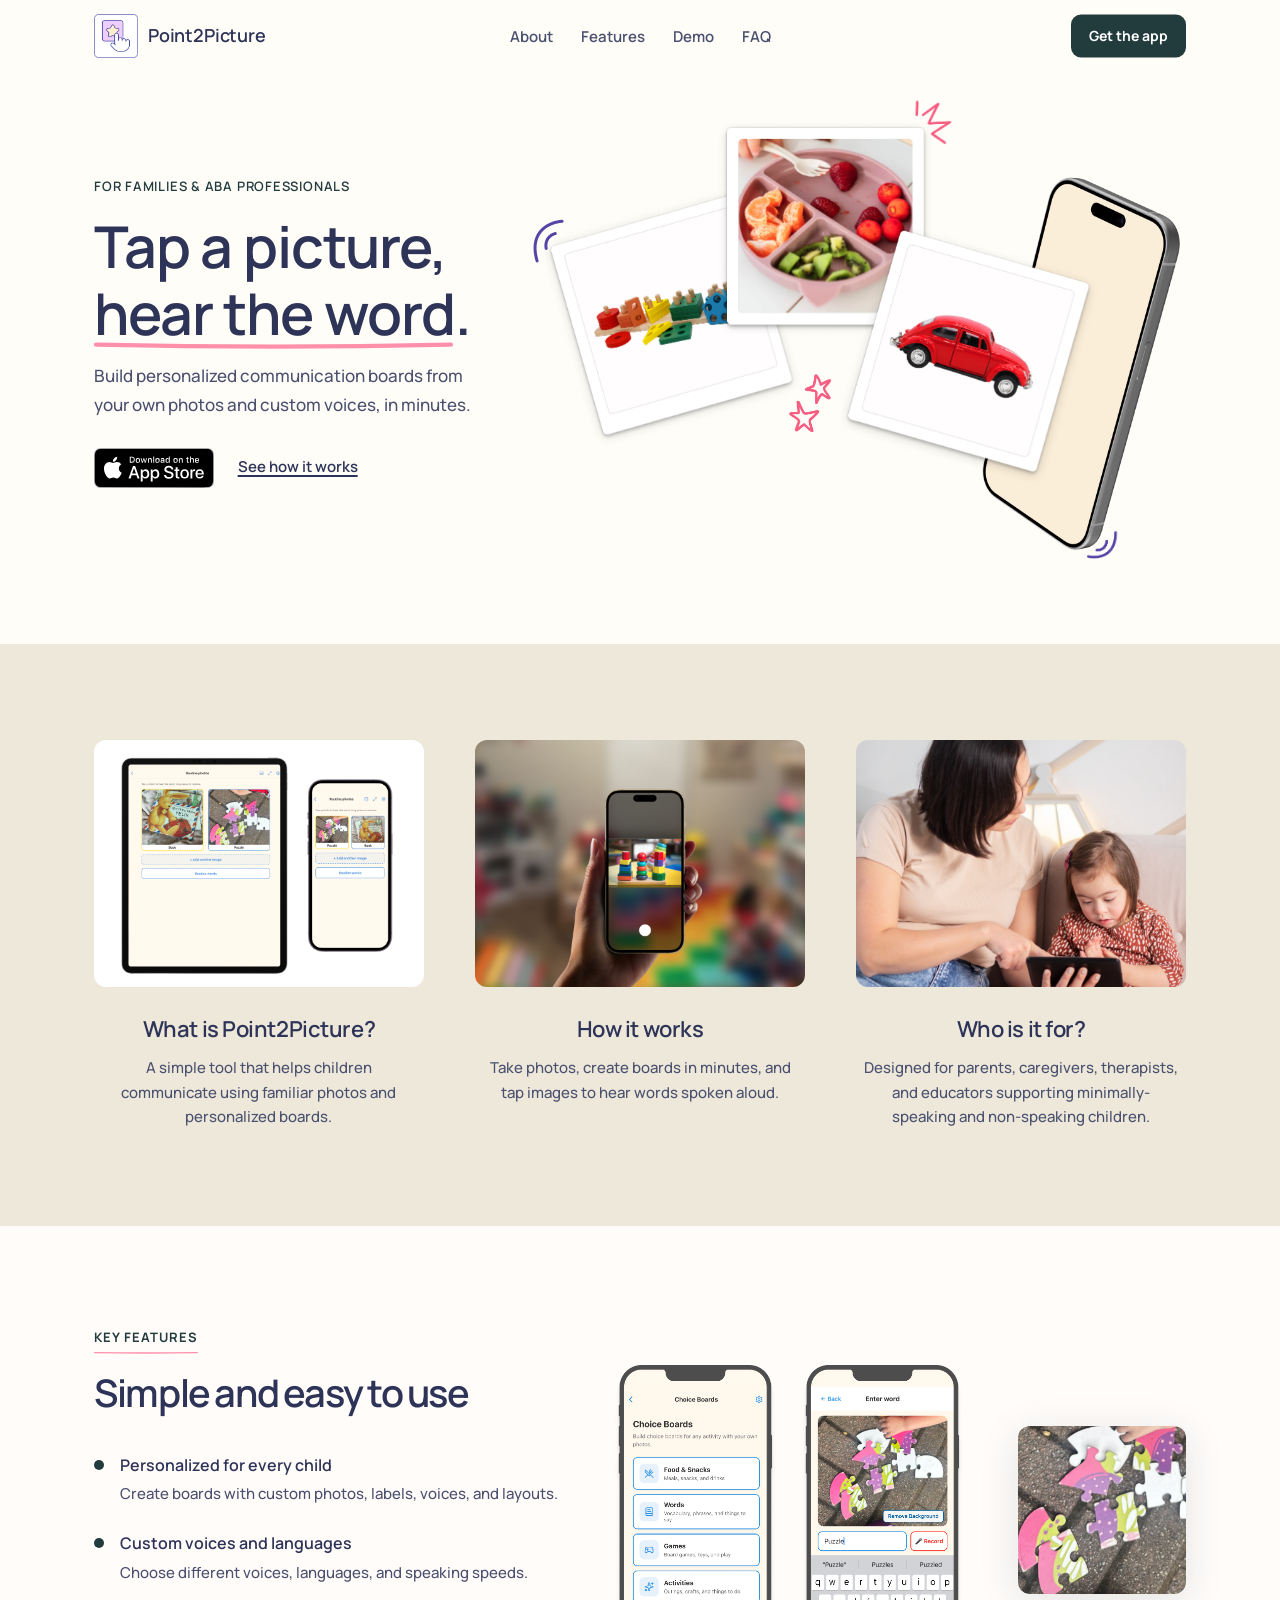
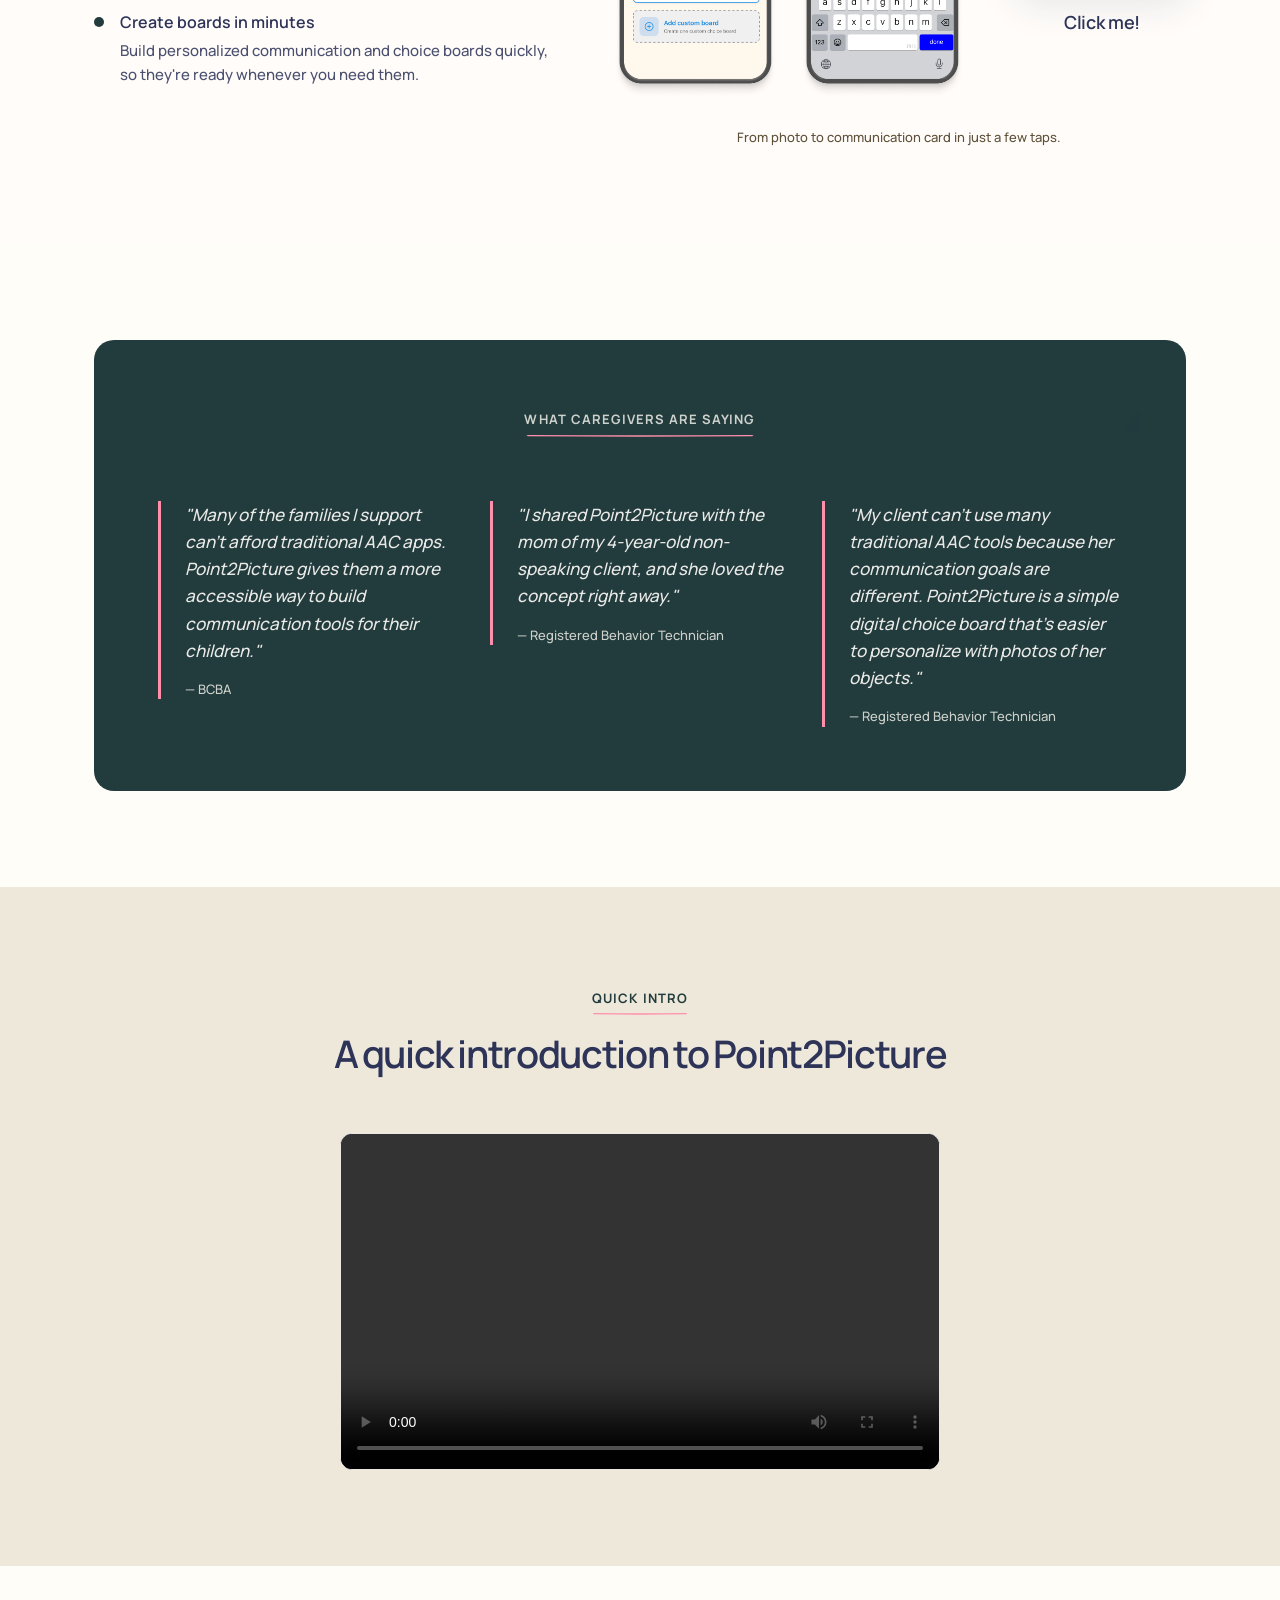
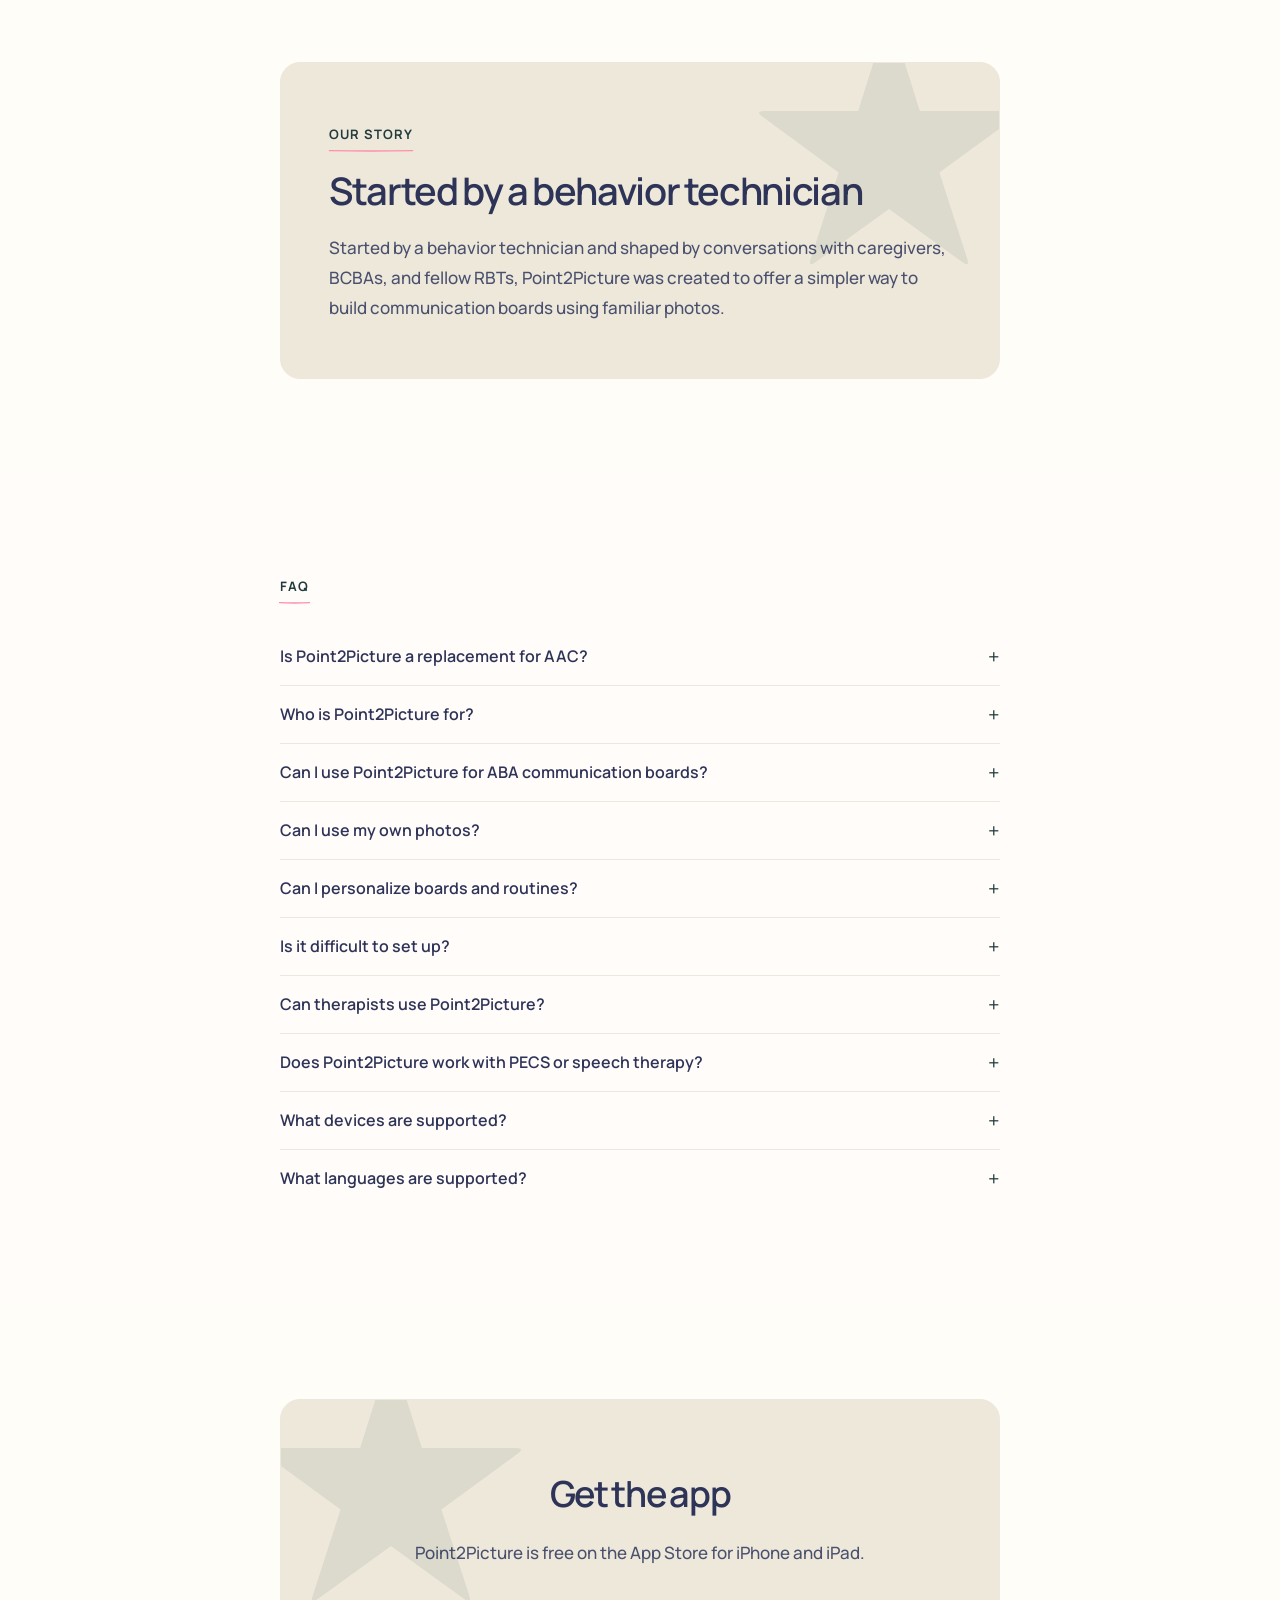
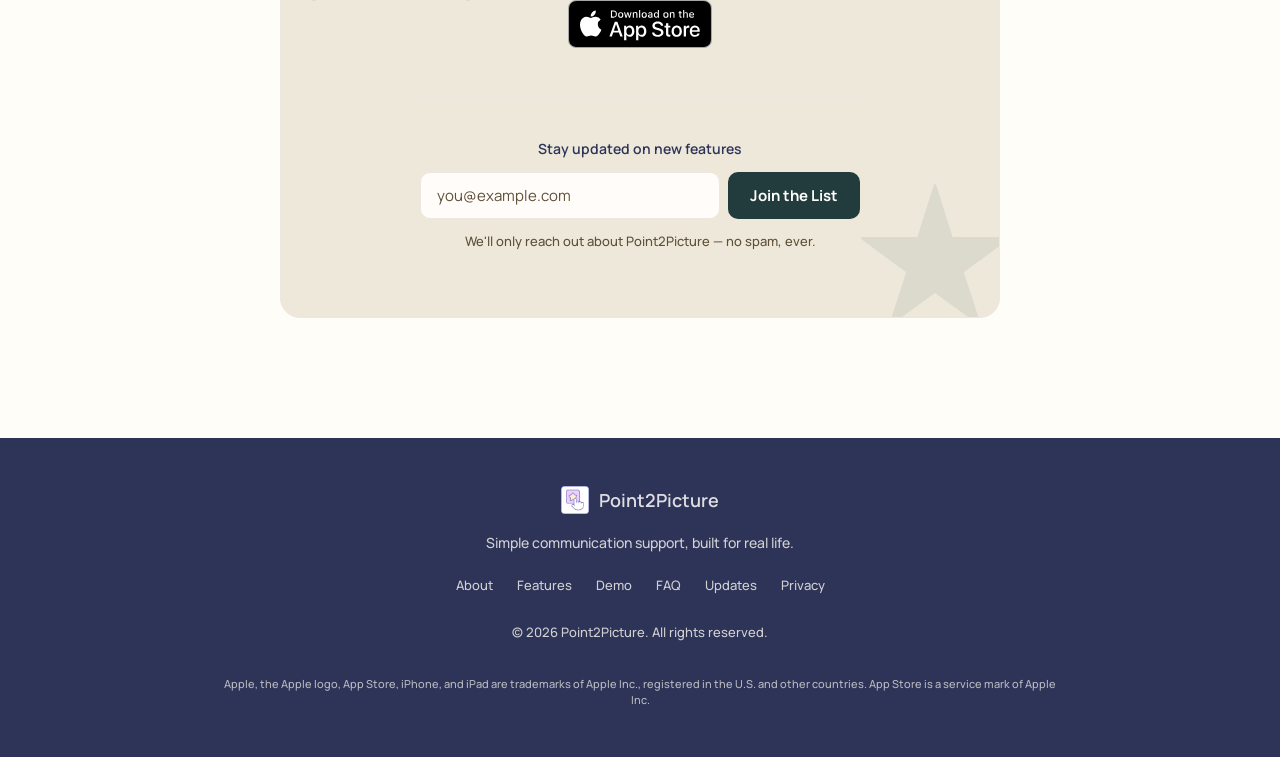
==== commit d4786345: "Rebuild hero with layered assets, float motion, and doodles. Co-authored-by: Cursor <cursoragent@cur" ====
--- a/index.html
+++ b/index.html
@@ -35,7 +35,7 @@
   <link rel="preconnect" href="https://fonts.googleapis.com">
   <link rel="preconnect" href="https://fonts.gstatic.com" crossorigin>
   <link href="https://fonts.googleapis.com/css2?family=Manrope:wght@400..700&display=swap" rel="stylesheet">
-  <link rel="stylesheet" href="css/main.css?v=122">
+  <link rel="stylesheet" href="css/main.css?v=153">
 
   <script type="application/ld+json">
   {
@@ -223,8 +223,23 @@
           <a href="#demo" class="hero-text-link">See how it works</a>
         </div>
       </div>
-      <div class="hero-visual fade-up fade-up-3">
-        <img src="assets/hero-main.png?v=13" alt="Point2Picture communication board app with photo cards for toys, fruit, and everyday objects on a phone" width="2321" height="1370" fetchpriority="high">
+      <div class="hero-visual fade-up fade-up-3" role="img" aria-label="Point2Picture communication board app with photo cards for toys, fruit, and everyday objects on a phone">
+        <div class="hero-visual-stage">
+          <img class="hero-phone-layer" src="assets/Hero-phone.png" alt="" width="1370" height="1370" fetchpriority="high" decoding="async" aria-hidden="true">
+          <img class="hero-doodle hero-doodle--purple-left" src="assets/purple-lines-left.png" alt="" width="66" height="97" decoding="async" aria-hidden="true">
+          <img class="hero-doodle hero-doodle--purple-right" src="assets/purple-lines-right.png" alt="" width="75" height="87" decoding="async" aria-hidden="true">
+          <img class="hero-doodle hero-doodle--pink-stars" src="assets/pink-stars.png" alt="" width="147" height="141" decoding="async" aria-hidden="true">
+          <img class="hero-doodle hero-doodle--pink-lines" src="assets/pink-lines.png" alt="" width="128" height="141" decoding="async" aria-hidden="true">
+          <div class="hero-float-card hero-float-card--blocks" aria-hidden="true">
+            <img src="assets/Hero-card-blocks.png" alt="" width="733" height="733" decoding="async">
+          </div>
+          <div class="hero-float-card hero-float-card--food" aria-hidden="true">
+            <img src="assets/Hero-card-food.png" alt="" width="599" height="599" decoding="async">
+          </div>
+          <div class="hero-float-card hero-float-card--car" aria-hidden="true">
+            <img src="assets/Hero-card-car.png" alt="" width="733" height="733" decoding="async">
+          </div>
+        </div>
       </div>
     </section>
 
--- a/css/main.css
+++ b/css/main.css
@@ -345,8 +345,8 @@
   width: 100%;
   margin: 0;
   display: grid;
-  grid-template-columns: minmax(0, 500px) minmax(0, 1fr);
-  gap: 32px;
+  grid-template-columns: minmax(0, 420px) minmax(0, 1fr);
+  gap: 24px;
   align-items: center;
   padding-left: max(24px, calc((100vw - var(--max)) / 2 + 24px));
   padding-right: 0;
@@ -408,6 +408,136 @@
   z-index: 1;
 }
 
+.hero-visual-stage {
+  position: relative;
+  width: 100%;
+  aspect-ratio: 16 / 10;
+  line-height: 0;
+}
+
+.hero-phone-layer {
+  position: absolute;
+  left: 44%;
+  top: 10%;
+  width: 58%;
+  height: auto;
+  display: block;
+  pointer-events: none;
+  user-select: none;
+  z-index: 1;
+}
+
+.hero-float-card {
+  position: absolute;
+  margin: 0;
+  padding: 0;
+  border: none;
+  background: transparent;
+  cursor: default;
+  line-height: 0;
+  pointer-events: none;
+  transform-origin: 50% 55%;
+  will-change: transform;
+  z-index: 2;
+}
+
+.hero-float-card img {
+  display: block;
+  width: 100%;
+  height: auto;
+  pointer-events: none;
+  user-select: none;
+}
+
+.hero-doodle {
+  position: absolute;
+  display: block;
+  height: auto;
+  pointer-events: none;
+  user-select: none;
+  z-index: 5;
+}
+
+.hero-doodle--purple-left {
+  left: -1%;
+  top: 25%;
+  width: 4.5%;
+}
+
+.hero-doodle--pink-stars {
+  left: 32%;
+  top: 58%;
+  width: 10%;
+}
+
+.hero-doodle--pink-lines {
+  left: 50%;
+  top: -2%;
+  width: 7%;
+}
+
+.hero-doodle--purple-right {
+  left: 74%;
+  top: 92%;
+  width: 4.5%;
+}
+
+.hero-float-card--blocks {
+  left: 0%;
+  top: 18%;
+  width: 36%;
+  z-index: 2;
+  animation: heroFloatA 7.5s ease-in-out infinite;
+}
+
+.hero-float-card--food {
+  left: 24%;
+  top: 4%;
+  width: 29.5%;
+  z-index: 3;
+  animation: heroFloatB 8.5s ease-in-out infinite;
+  animation-delay: -2.2s;
+}
+
+.hero-float-card--car {
+  left: 40%;
+  top: 26%;
+  width: 36%;
+  z-index: 4;
+  animation: heroFloatC 9s ease-in-out infinite;
+  animation-delay: -4.5s;
+}
+
+@keyframes heroFloatA {
+  0%,
+  100% {
+    transform: translate(0, 0) rotate(0deg);
+  }
+  50% {
+    transform: translate(4px, -10px) rotate(-1.2deg);
+  }
+}
+
+@keyframes heroFloatB {
+  0%,
+  100% {
+    transform: translate(0, 0) rotate(0deg);
+  }
+  50% {
+    transform: translate(-3px, -12px) rotate(1deg);
+  }
+}
+
+@keyframes heroFloatC {
+  0%,
+  100% {
+    transform: translate(0, 0) rotate(0deg);
+  }
+  50% {
+    transform: translate(3px, -9px) rotate(1.2deg);
+  }
+}
+
 .eyebrow {
   font-size: 0.8125rem;
   font-weight: 600;
@@ -419,7 +549,7 @@
 
 .hero-heading {
   font-family: var(--sans);
-  font-size: clamp(2rem, 4vw, 3.125rem);
+  font-size: clamp(2.25rem, 4.5vw, 3.75rem);
   font-weight: 600;
   line-height: 1.15;
   letter-spacing: -0.02em;
@@ -460,12 +590,6 @@
   border-left: 3px solid var(--teal-soft);
 }
 
-.hero-visual img {
-  display: block;
-  width: 100%;
-  max-width: none;
-  height: auto;
-}
 
 .hero-caption {
   padding: 14px 20px;
@@ -1499,7 +1623,7 @@
   }
 
   .hero-heading {
-    font-size: clamp(1.5rem, 2.6vw, 2.25rem);
+    font-size: clamp(1.75rem, 3.2vw, 2.5rem);
     margin-bottom: 14px;
   }
 
@@ -1631,6 +1755,10 @@
     padding-right: 0;
   }
 
+  .hero-heading {
+    font-size: 2.25rem;
+  }
+
   .hero-visual {
     order: 2;
     justify-content: center;
@@ -1638,9 +1766,8 @@
     overflow: visible;
   }
 
-  .hero-visual img {
+  .hero-visual-stage {
     width: 97%;
-    max-width: 97%;
     transform: translateX(2%);
   }
 
@@ -1694,7 +1821,7 @@
   }
 
   .hero-heading {
-    font-size: 1.875rem;
+    font-size: 2.125rem;
   }
 }
 
@@ -1723,4 +1850,10 @@
   .features-tap-card.is-tapped .features-tap-card-image {
     animation: none;
   }
-}
+
+  .hero-float-card {
+    animation: none;
+    transform: none;
+    filter: none;
+  }
+}
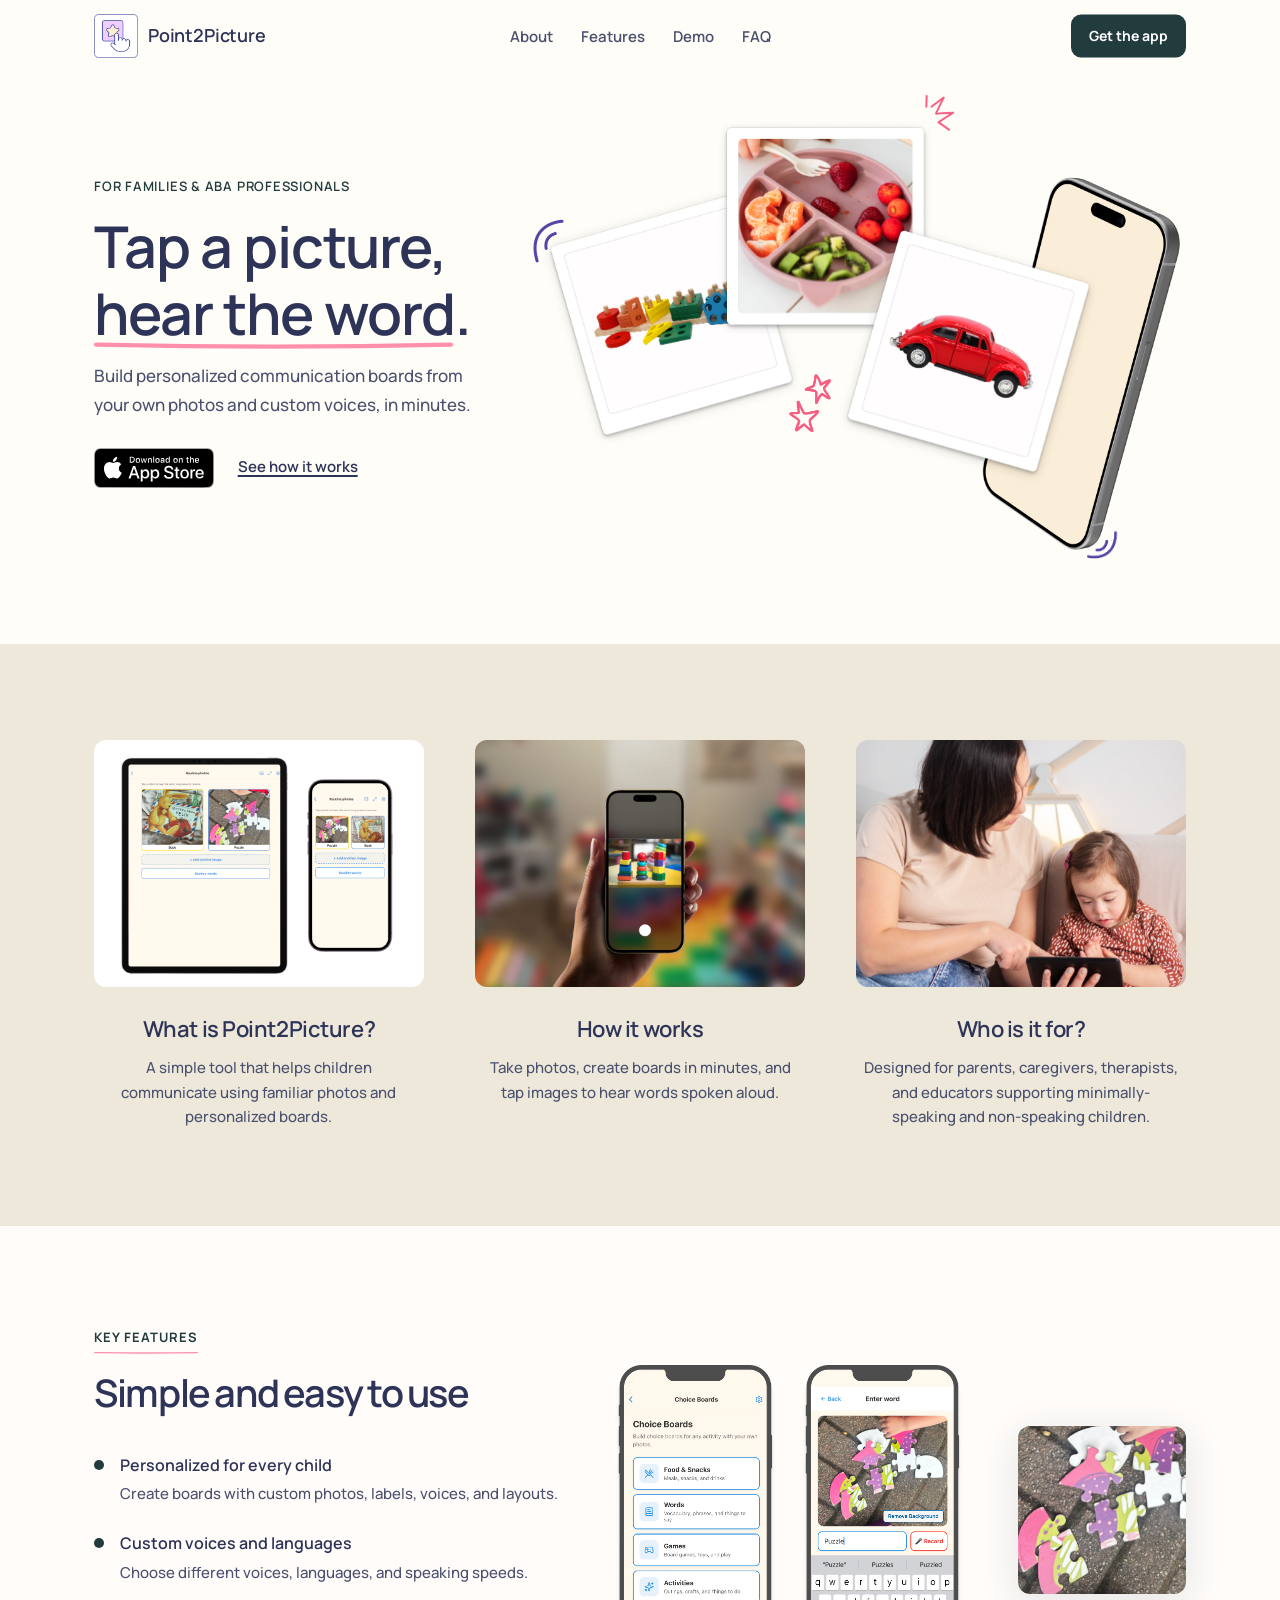
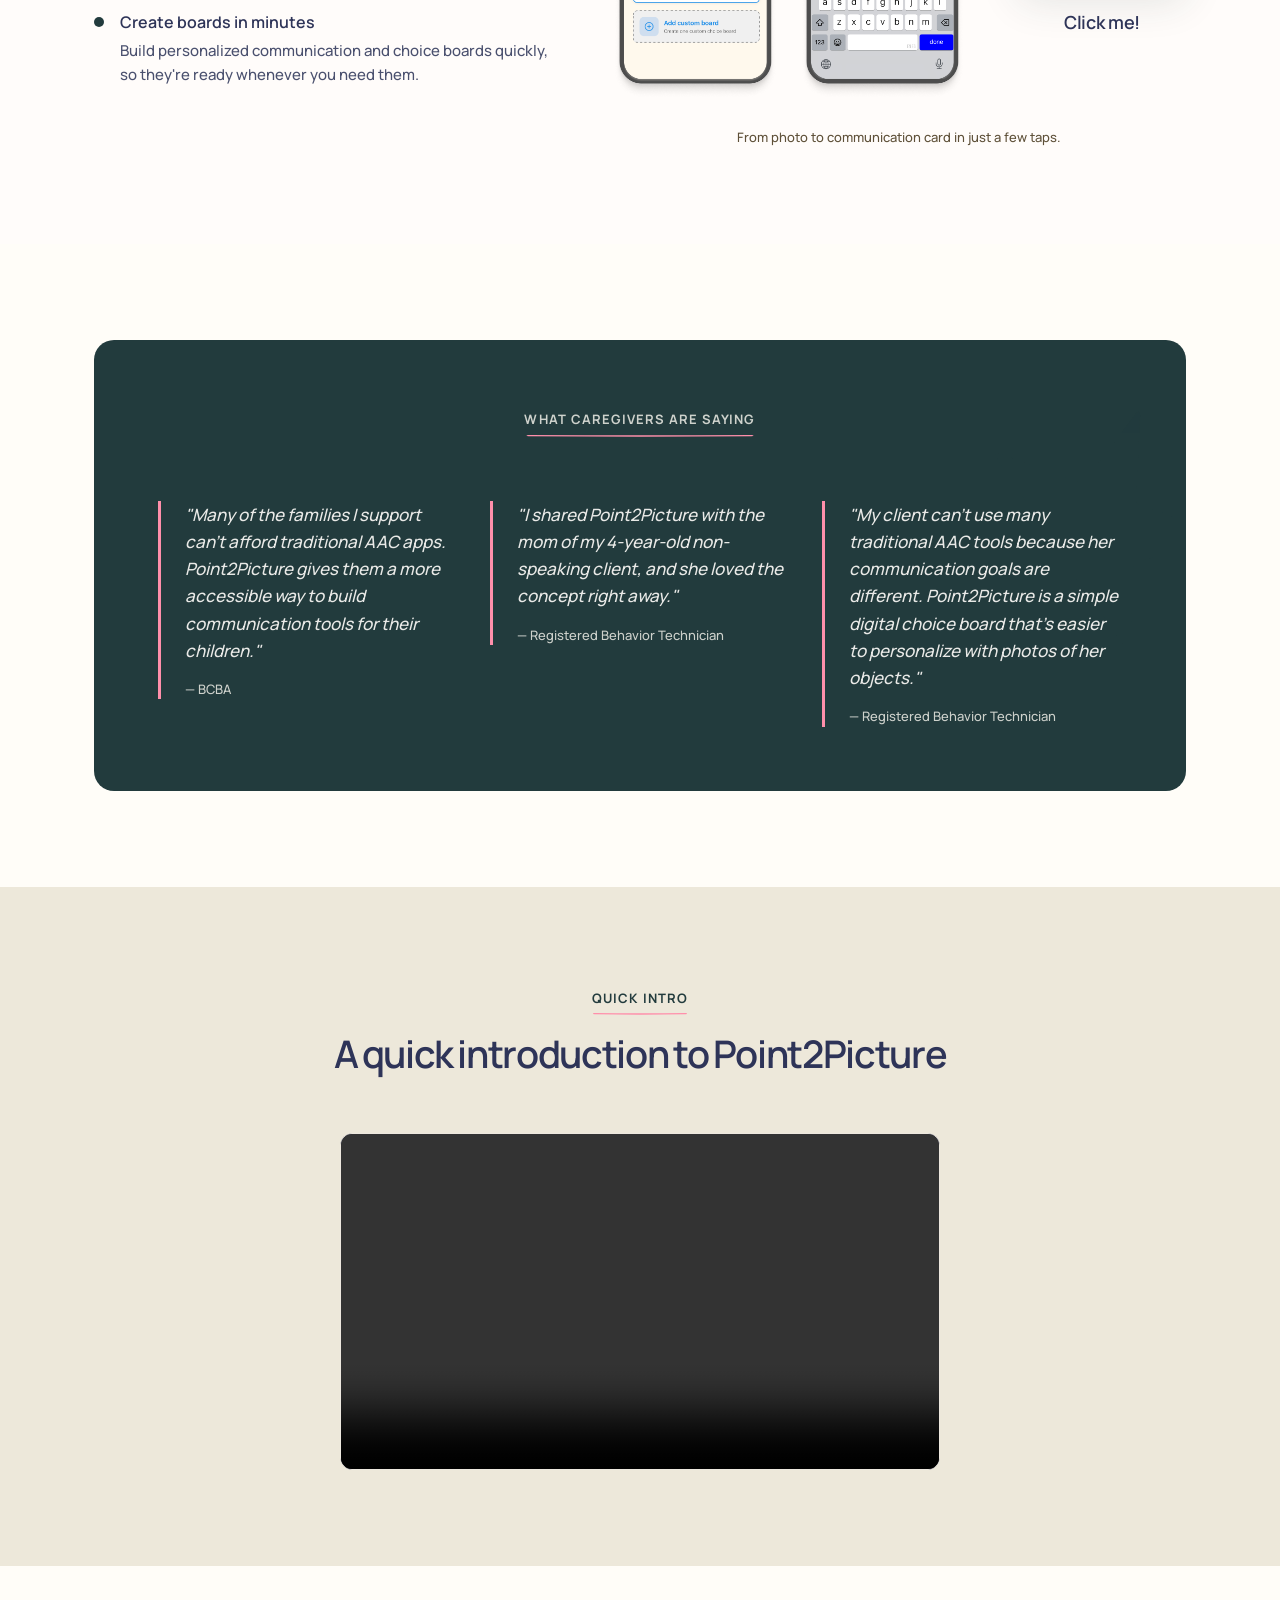
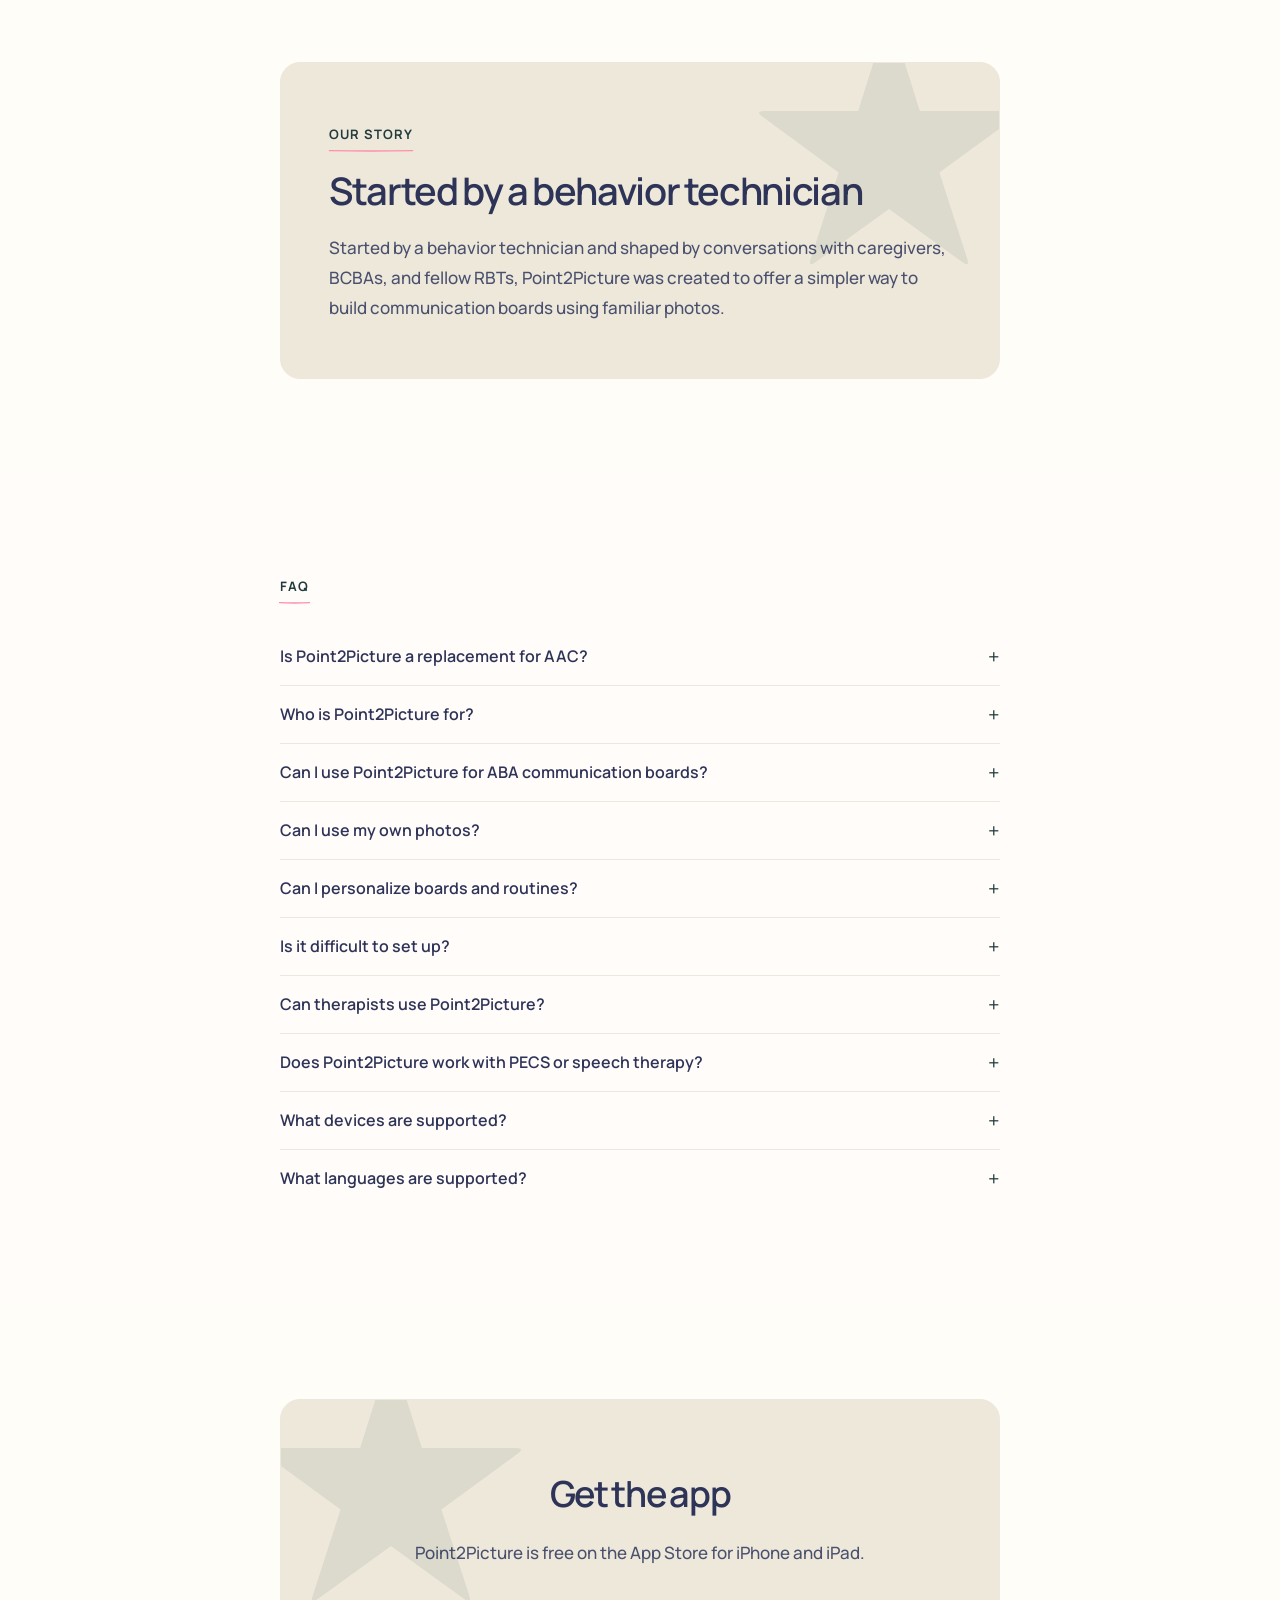
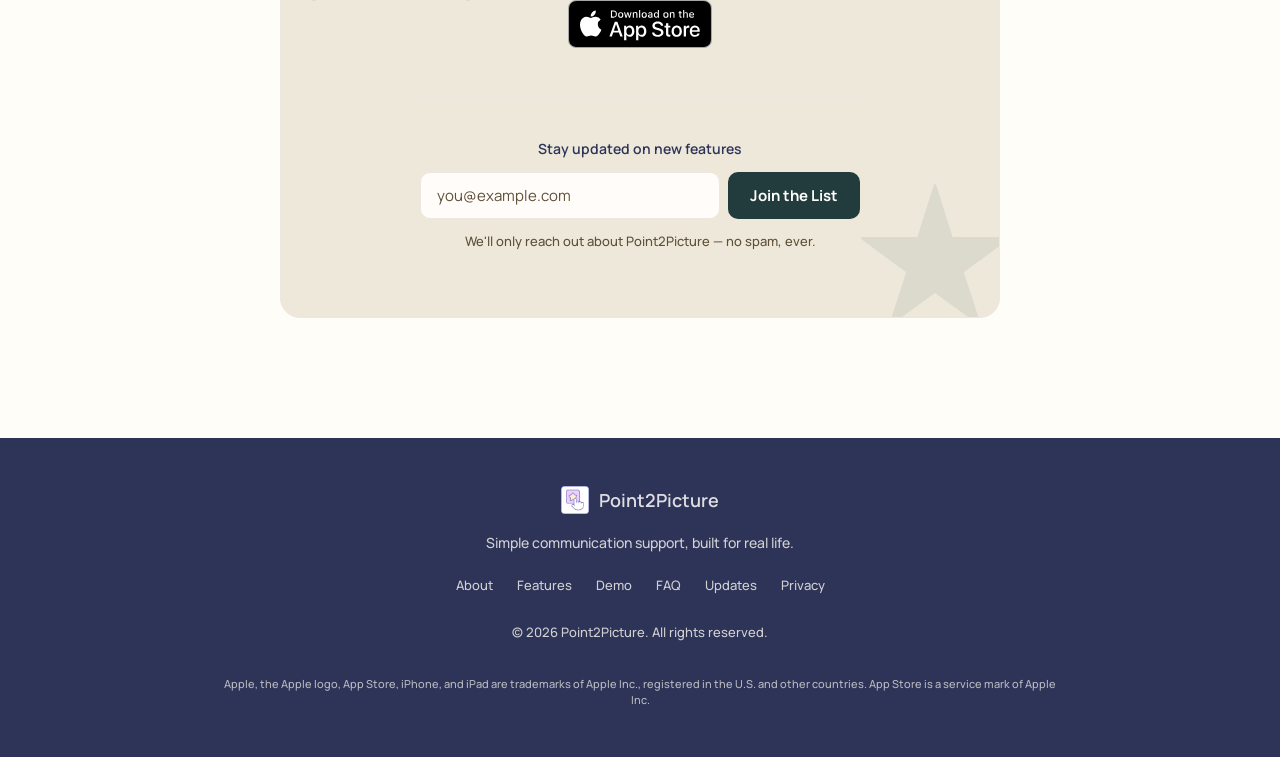
==== commit 0a300c68: "Tweak hero doodle placement and pink lines size. Co-authored-by: Cursor <cursoragent@cursor.com>" ====
--- a/index.html
+++ b/index.html
@@ -35,7 +35,7 @@
   <link rel="preconnect" href="https://fonts.googleapis.com">
   <link rel="preconnect" href="https://fonts.gstatic.com" crossorigin>
   <link href="https://fonts.googleapis.com/css2?family=Manrope:wght@400..700&display=swap" rel="stylesheet">
-  <link rel="stylesheet" href="css/main.css?v=153">
+  <link rel="stylesheet" href="css/main.css?v=160">
 
   <script type="application/ld+json">
   {
--- a/css/main.css
+++ b/css/main.css
@@ -471,9 +471,9 @@
 }
 
 .hero-doodle--pink-lines {
-  left: 50%;
-  top: -2%;
-  width: 7%;
+  left: calc(52% - 4px);
+  top: calc(-2% - 4px);
+  width: 5.75%;
 }
 
 .hero-doodle--purple-right {
